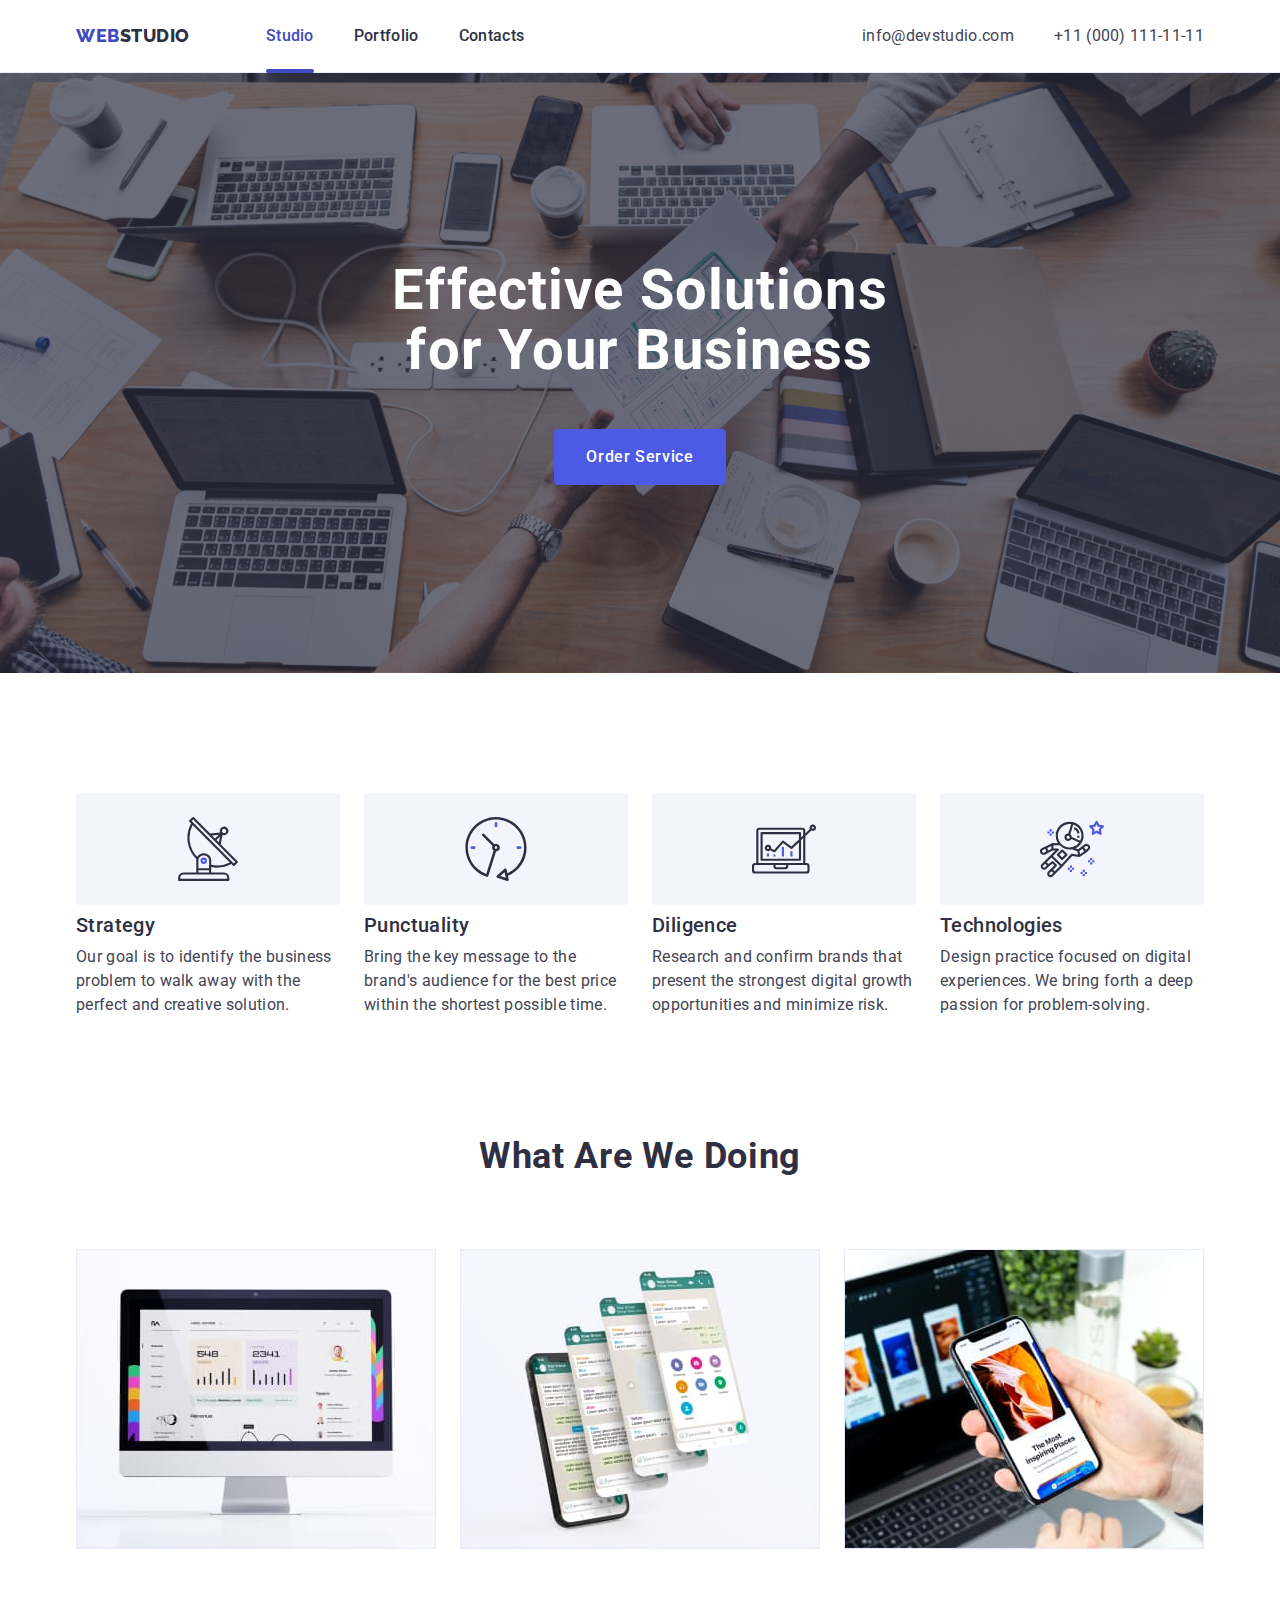
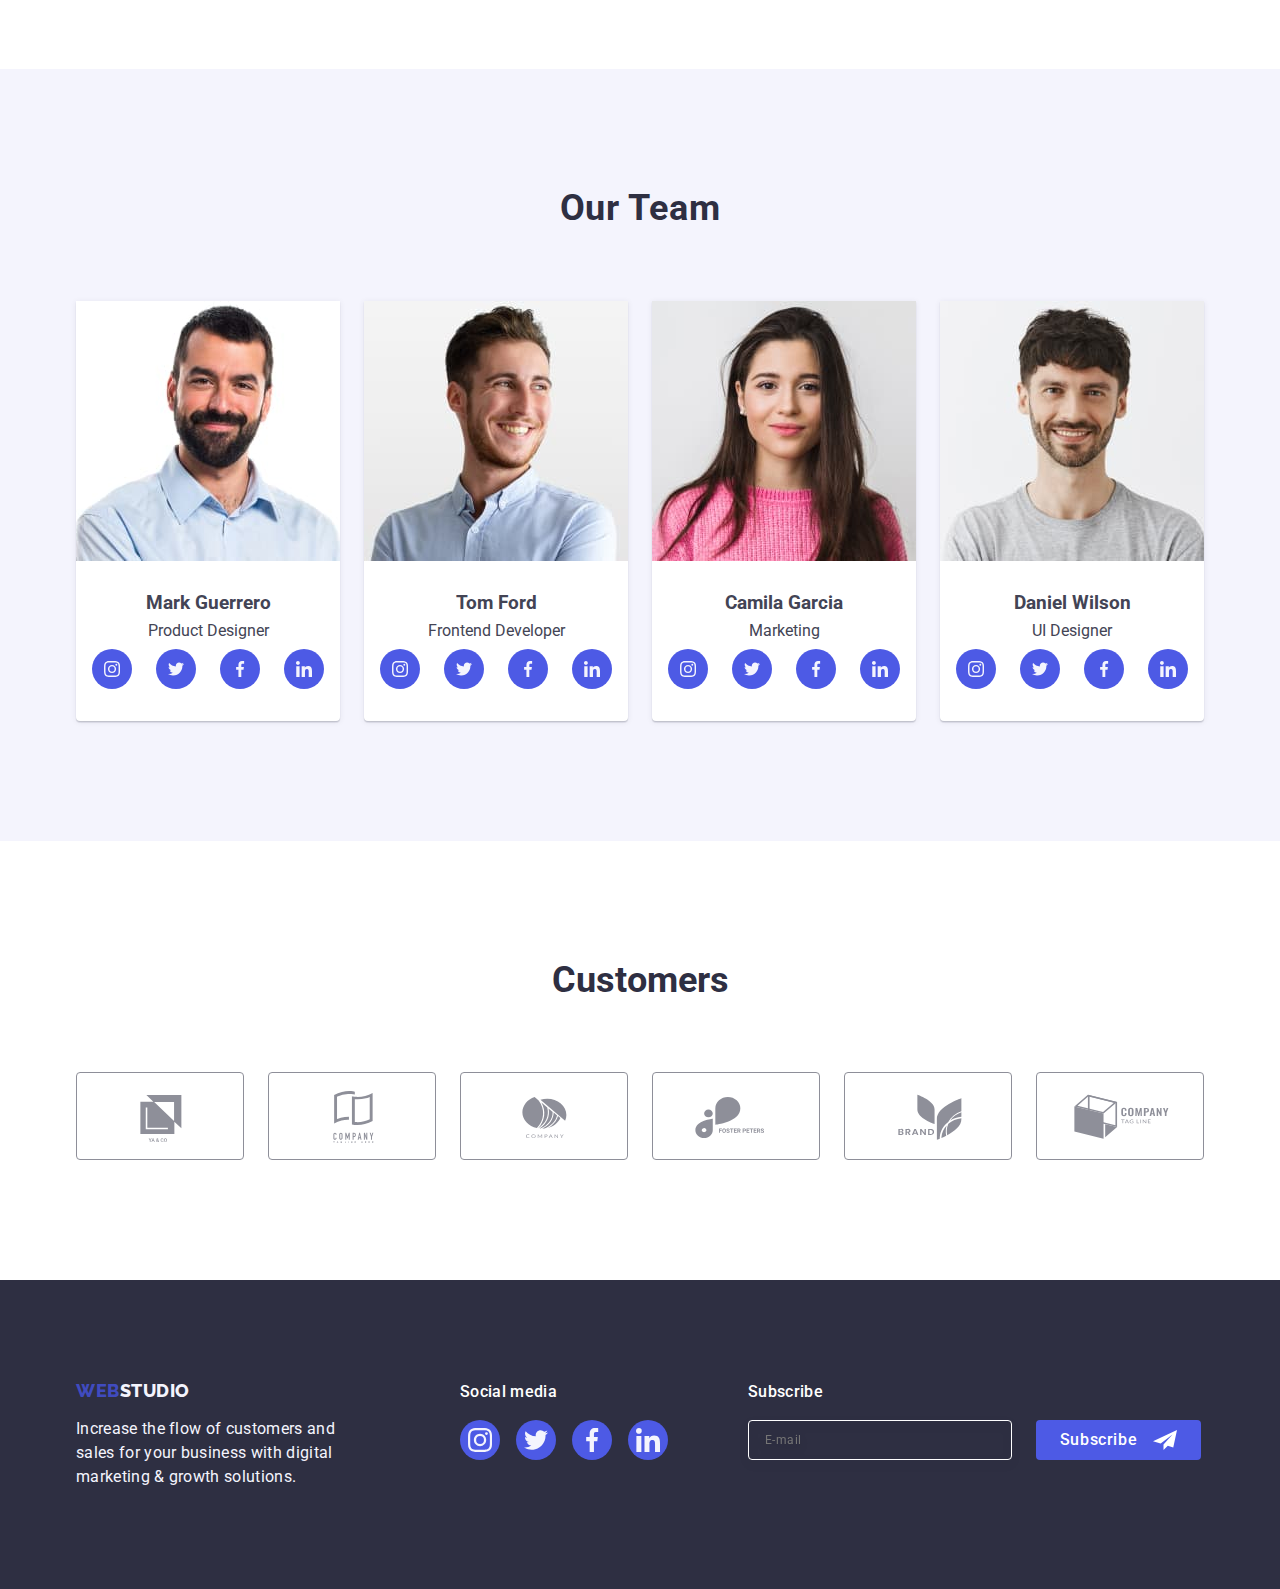
==== index.html @ 28d5193e "up" ====
<!DOCTYPE html>
<html lang="en">
<head>
    <meta charset="UTF-8">
    <meta http-equiv="X-UA-Compatible" content="IE=edge">
    <meta name="viewport" content="width=device-width, initial-scale=1.0">
    <title>Main-Page</title>
    <link rel="preconnect" href="https://fonts.googleapis.com">
    <link rel="preconnect" href="https://fonts.gstatic.com" crossorigin>
    <link href="https://fonts.googleapis.com/css2?family=Raleway:wght@800&family=Roboto:wght@400;500;700;900&display=swap"
        rel="stylesheet">
        <link rel="stylesheet" href="https://cdnjs.cloudflare.com/ajax/libs/modern-normalize/1.1.0/modern-normalize.min.css">
    <link rel="stylesheet" href="./css/styles.css">
</head>
<body>
        <header class="page-header">
            <div class="container page-header-container">
                <nav class="page-navigation">
                <a class="logo link" href="./index.html">Web<span class="logo-st">Studio</span></a>
                <ul class="menu list">
                <li class="menu-item"><a class="menu-link link line" href="./index.html">Studio</a></li>
                <li class="menu-item"><a class="menu-link link" href="./portfolio.html">Portfolio</a></li>
                <li class="menu-item"><a class="menu-link link " href="">Contacts</a></li>
            </ul>
        </nav>
            
        <address class="header-contact-list">
                <ul class="contact-list list">
                <li><a class="contact-link link" href="mailto:info@devstudio.com">info@devstudio.com</a></li>
                <li><a class="contact-link link" href="tel:+110001111111">+11 (000) 111-11-11</a></li>
            </ul>
            
        </address></div>
                
        </header>
        <main>
                <section class="hero">
                    <div class="container">
                        <h1 class="text-hero">Effective Solutions <br>
            for Your Business</h1>
                <button class="button-hero button" type="button" data-modal-open>Order Service</button></div>
               
            </section>
            
            <!--Наш напрямок-->
                <section class="our-way">
                    <div class="container">
                        <h2 hidden class="our-way-text visually-hidden">features</h2>
                <ul class="our-direction list">
                    <li class="list-our-way">
                    
                            <div class="icon-item">
                                <svg  width="64" height="64">
                                <use href="./images/icons.svg#icon-antenna"></use>
                            </svg></div>
                            
                        
                        <h3 class="text-main-our-way">Strategy</h3>
                        <p class="text-minor-our-way">Our goal is to identify the business
                        problem to walk away with the perfect and creative solution.</p>
                    </li>
                    <li class="list-our-way">
                        
                            <div class="icon-item">
                                <svg  width="64" height="64">
                                <use href="./images/icons.svg#icon-clock"></use>
                            </svg></div>
                            
                        
                        <h3 class="text-main-our-way">Punctuality</h3>
                        <p class="text-minor-our-way">Bring the key message to the brand's audience for the best price within the shortest possible time.</p>
                    </li>
                    <li class="list-our-way">
                        <div class="icon-item">
                            <svg  width="64" height="64">
                                <use href="./images/icons.svg#icon-diagram"></use>
                            </svg></div>
                            
                        
                        <h3 class="text-main-our-way">Diligence</h3>
                        <p class="text-minor-our-way">Research and confirm brands that present the strongest digital growth opportunities and minimize risk.</p>
                    </li>
                    <li class="list-our-way">
                        <div class="icon-item">
                            <svg  width="64" height="64">
                                <use href="./images/icons.svg#icon-astronaut"></use>
                            </svg></div>
                            
                        
                        <h3 class="text-main-our-way">Technologies</h3>
                        <p class="text-minor-our-way">Design practice focused on digital experiences. We bring forth a deep passion for problem-solving.</p>
                    </li>
                </ul></div>
                

            </section>
            
            <!--Що ми робимо-->
                <section class="section-our-works">
                    <div class="container">
                        <h2 class="our-works">  What are we doing </h2>
                <ul class="list list-our-work">
                    <li class="our-works-photo"><img src="./images/what-we-are-douing/rectangle.jpg" alt="що ми робимо" 
                        width="360" 
                        height="300">
                    </li>
                    <li class="our-works-photo"><img src="./images/what-we-are-douing/rectangle1.jpg" alt="що ми робимо"
                        width="360"
                         height="300">
                    </li>
                    <li class="our-works-photo"><img src="./images/what-we-are-douing/rectangle2.jpg" alt="що ми робимо"
                        width="360" 
                        height="300"></li>
                </ul></div>
            </section>
            
           <!--Наша команда-->
            <section class="main-team section-our-team">
                <div class="container">
                    <h2 class="text-main-team">Our Team</h2>
                 <ul class="list list-our-team">
                    <li class="team-list-item">
                        <img src="./images/our-team/mark.jpg" alt="наша команда" width="264"
                         height="260">
                         <div class="team-name">
                            <h3 class="text-main-our-team">Mark Guerrero</h3>
                        <p class="text-minor-our-team">Product Designer</p>
                    <ul class="list social-list social-list-team">
                        <li class="social-list-item">
                            <a  href="" class="social-list-link social-list-link-team">
                                <svg class="icons-social" width="16"
                        height="16">
                                <use href="./images/icons.svg#icon-instagram">
                                </use>
                            </svg></a>
                        </li>
                        <li class="social-list-item">
                            <a href="" class="social-list-link social-list-link-team">
                                <svg class="icons-social" width="16"
                        height="16">
                                <use href="./images/icons.svg#icon-twitter"></use>
                            </svg></a>
                            
                        </li>
                        <li class="social-list-item">
                            <a href="" class="social-list-link social-list-link-team"><svg class="icons-social" width="16"
                        height="16">
                                <use href="./images/icons.svg#icon-facebook"></use>
                            </svg></a>
                            
                        </li>
                        <li class="social-list-item">
                            <a href="" class="social-list-link social-list-link-team"><svg class="icons-social" width="16"
                        height="16">
                                <use href="./images/icons.svg#icon-linkedin"></use>
                            </svg></a>
                           
                        </li>
                    </ul>
                    </div>
                        
                        </li>
                    
                    <li class="team-list-item">
                        <img src="./images/our-team/tom.jpg" alt="наша команда"
                        width="264" 
                        height="260">
                        <div class="team-name">
                            <h3 class="text-main-our-team">Tom Ford</h3>
                        <p class="text-minor-our-team">Frontend Developer</p>
                        <ul class="list social-list social-list-team">
                            <li class="social-list-item">
                                <a href="" class="social-list-link social-list-link-team">
                                    <svg class="icons-social" width="16" height="16">
                                        <use href="./images/icons.svg#icon-instagram">
                                        </use>
                                    </svg></a>
                            </li>
                            <li class="social-list-item">
                                <a href="" class="social-list-link social-list-link-team">
                                    <svg class="icons-social" width="16" height="16">
                                        <use href="./images/icons.svg#icon-twitter"></use>
                                    </svg></a>
                        
                            </li>
                            <li class="social-list-item">
                                <a href="" class="social-list-link social-list-link-team"><svg class="icons-social" width="16" height="16">
                                        <use href="./images/icons.svg#icon-facebook"></use>
                                    </svg></a>
                        
                            </li>
                            <li class="social-list-item">
                                <a href="" class="social-list-link social-list-link-team"><svg class="icons-social" width="16" height="16">
                                        <use href="./images/icons.svg#icon-linkedin"></use>
                                    </svg></a>
                        
                            </li>
                        </ul>
                    </div>
                        
                    </li>
                    
                    <li class="team-list-item"><img src="./images/our-team/camila.jpg" alt="наша команда"
                        width="264" 
                        height="260">
                        <div class="team-name">
                            <h3 class="text-main-our-team">Camila Garcia</h3>
                        <p class="text-minor-our-team">Marketing</p>
                        <ul class="list social-list social-list-team">
                            <li class="social-list-item">
                                <a href="" class="social-list-link social-list-link-team">
                                    <svg class="icons-social" width="16" height="16">
                                        <use href="./images/icons.svg#icon-instagram">
                                        </use>
                                    </svg></a>
                            </li>
                            <li class="social-list-item">
                                <a href="" class="social-list-link social-list-link-team">
                                    <svg class="icons-social" width="16" height="16">
                                        <use href="./images/icons.svg#icon-twitter"></use>
                                    </svg></a>
                        
                            </li>
                            <li class="social-list-item">
                                <a href="" class="social-list-link social-list-link-team"><svg class="icons-social" width="16" height="16">
                                        <use href="./images/icons.svg#icon-facebook"></use>
                                    </svg></a>
                        
                            </li>
                            <li class="social-list-item">
                                <a href="" class="social-list-link social-list-link-team"><svg class="icons-social" width="16" height="16">
                                        <use href="./images/icons.svg#icon-linkedin"></use>
                                    </svg></a>
                        
                            </li>
                        </ul>
                    </div>
                        
                    </li>
                    
                    <li class="team-list-item"><img src="./images/our-team/daniel.jpg" alt="наша команда"
                        width="264" 
                        height="260">
                        <div class="team-name">
                            <h3 class="text-main-our-team">Daniel Wilson</h3>
                        <p class="text-minor-our-team">UI Designer</p>
                        <ul class="list social-list social-list-team">
                            <li class="social-list-item">
                                <a href="" class="social-list-link social-list-link-team">
                                    <svg class="icons-social" width="16" height="16">
                                        <use href="./images/icons.svg#icon-instagram">
                                        </use>
                                    </svg></a>
                            </li>
                            <li class="social-list-item">
                                <a href="" class="social-list-link social-list-link-team">
                                    <svg class="icons-social" width="16" height="16">
                                        <use href="./images/icons.svg#icon-twitter"></use>
                                    </svg></a>
                        
                            </li>
                            <li class="social-list-item">
                                <a href="" class="social-list-link social-list-link-team"><svg class="icons-social" width="16" height="16">
                                        <use href="./images/icons.svg#icon-facebook"></use>
                                    </svg></a>
                        
                            </li>
                            <li class="social-list-item">
                                <a href="" class="social-list-link social-list-link-team"><svg class="icons-social" width="16" height="16">
                                        <use href="./images/icons.svg#icon-linkedin"></use>
                                    </svg></a>
                        
                            </li>
                        </ul>
                    </div>
                        
                    </li>
                    
                 </ul></div>
            </section>

          <!--Клієнти-->
            <section class="customers">
                <div class="container">
                    <h2 class="customers-main">Customers</h2>
                    <ul class="list customers-list">
                        <li class="customers-item"> 
                            <a class="customers-id" href=""> <svg class="customers-bt" width="104"
                            height="56">
                            <use href="./images/icons.svg#icon-Logo">
                            </use>
                        </svg></a></li>
                        <li class="customers-item">
                            <a class="customers-id" href=""> <svg class="customers-bt" width="104"
                            height="56">
                            <use  href="./images/icons.svg#icon-Logo1"></use>
                        </svg></a></li>
                        <li class="customers-item">
                             <a class="customers-id" href=""> <svg class="customers-bt" width="104"
                            height="56">
                            <use  href="./images/icons.svg#icon-Logo2"></use>
                        </svg></a></li>
                        <li class="customers-item"> 
                            <a class="customers-id" href=""> <svg class="customers-bt" width="104"
                            height="56">
                            <use  href="./images/icons.svg#icon-Logo3"></use>
                        </svg></a></li>
                        <li class="customers-item"> 
                            <a class="customers-id" href=""> <svg class="customers-bt" width="104"
                            height="56">
                            <use  href="./images/icons.svg#icon-Logo4"></use>
                        </svg></a></li>
                        <li class="customers-item">
                            <a class="customers-id" href=""> <svg class="customers-bt" width="104"
                            height="56">
                            <use  href="./images/icons.svg#icon-Logo5"></use>
                        </svg></a></li>
                    </ul>
                </div>

            </section>
            
        </main>
            <footer class="page-footer">
                <div class="container footer-container">
                    <div class="footer-item">
                        <a class="logo link logo-footer-page " href="./index.html">Web<span class="logo-footer">Studio</span></a>
            <p class="text-footer">Increase the flow of customers and sales for your business with digital marketing & growth solutions.</p>
                    </div>
                   
                    <div>
                         <p class="footer-icon-title">Social media</p> 
                        <ul class="list footer-socials  social-list">
                            <li class="social-list-item">
                                <a href="" class="social-list-link social-list-link-footer">
                                    <svg class="icons-social" width="24" height="24">
                                        <use href="./images/icons.svg#icon-instagram">
                                        </use>
                                    </svg></a>
                            </li>
                            <li class="social-list-item">
                                <a href="" class="social-list-link social-list-link-footer">
                                    <svg class="icons-social" width="24" height="24">
                                        <use href="./images/icons.svg#icon-twitter"></use>
                                    </svg></a>
                        
                            </li>
                            <li class="social-list-item">
                                <a href="" class="social-list-link social-list-link-footer"><svg class="icons-social" width="24" height="24">
                                        <use href="./images/icons.svg#icon-facebook"></use>
                                    </svg></a>
                        
                            </li>
                            <li class="social-list-item">
                                <a href="" class="social-list-link social-list-link-footer"><svg class="icons-social" width="24" height="24">
                                        <use href="./images/icons.svg#icon-linkedin"></use>
                                    </svg></a>
                        
                            </li>
                        </ul>

                    </div>
                    <div class="subscribe-footer">
                        <p class="footer-icon-title">Subscribe</p>
                        <form class="form-subscribe-input">
                            <label class="subscribe-send">
                                <input class="contact-form-footer-input" type="email" name="user-email" required title="Email" placeholder="E-mail">
                        </label>
                        <button class="button-subscribe button-subscribe-footer" type="submit">Subscribe <svg class="icon-frame" width="24" height="24">
                            <use class="" href="./images/icons.svg#icon-Frame"></use>
                        </svg></button></form>
                        
                    </div>
                    </div>
            
                
        </footer>
        
        <div class="backdrop is-hidden " data-modal>
            <div class="modal-window">
                <button type="button" class="modal-close-btn button" data-modal-close><svg class="modal-close-icon" width="8" height="8">
                    <use href="./images/icons.svg#icon-x-end"></use>
                </svg></button>
                <p class="contact-form-text-main">Leave your contacts and we will call you back</p>
                <form class="contact-form">
                    <div class="label-contact"><label for="user-name" class="contact-form-field-wrapper" >Name</label>
                        <div class="contact-form-input-wrapper">
                        <input class="contact-form-input"
                        id="user-name"
                        type="text"
                        name="user-name"
                        required
                        pattern="[a-zA-Zа-яА-ЯЇІіїєЄ]+">
                        <svg class="svg-persona" width="18" height="24"><use href="./images/icons.svg#icon-person-black"></use></svg></div></div>
                        
                    <div class="label-contact"><label for="user-tel" class="contact-form-field-wrapper">Phone</label>
                        <div class="contact-form-input-wrapper">
                        <input class="contact-form-input" 
                        id="user-tel"
                        type="tel" 
                        name="usertel" 
                        required 
                        pattern="[0-9]{3}-[0-9]{3}-[0-9]{2}-[0-9]{2}"
                        title="xxx-xxx-xx-xx">
                        <svg class="svg-persona" width="18" height="24"><use href="./images/icons.svg#icon-phone-black"></use></svg></div></div>
                    
                        
                    <div class="label-contact"><label for="user-email" class="contact-form-field-wrapper">Email</label>
                        <div class="contact-form-input-wrapper">
                        <input class="contact-form-input" 
                        id="user-email"
                        type="tel" 
                        name="user-email" 
                        required
                        title="">
                        <svg class="svg-persona" width="18" height="24"><use href="./images/icons.svg#icon-email-black"></use></svg></div></div>
                        
                    <div class="label-contact-message"><label for="user-comment" class="contact-form-field-wrapper">Comment</label>
                        <textarea class="contact-form-message"
                       name="user-comment"
                       id="user-comment"
                       placeholder="Text input"></textarea>
                       </div>  

                    <div class="label-contact-checkbox">
                        <input class="contact-form-checkbox visually-hidden" 
                        value="true"
                        type="checkbox"
                        id="user-privacy"
                        name="user-privacy"
                        required>
                        <label for="user-privacy" class="contact-form-checkbox-wrapper ">
                        <span class="icon-checkbox">
                            <svg class="contact-form-own-chekbox" width="10" height="8"><use class="contact-form-checkmark-icon" href="./images/icons.svg#icon-checkbox"></use> </svg></span>
                        I accept the terms and conditions of the   
                        <a class="contact-privacy" href="">Privacy Policy</a>
                        </label>
                    </div>
                    <button class="contact-form-btn" type="submit">Send</button>
            
        </form>
                </div>

        </div>
        <script src="./js/modal.js"></script>
</body>
</html>
---- css/styles.css ----
:root {
    --previous-color-text: #2E2F42;
    --secondary-color-text: #434455;
    --third-color-text:#FFFFFF; 
    --footer-text-color:#F4F4FD;
    --button-color-text: #4D5AE5;
    --button-color-bg: #F4F4FD;
    --main-background-color: #FFFFFF;
    --hero-background-color:#2E2F42;
    --main-but-pf-border:#e7e9fc;
    --menu-contact-link-color:#404BBF;
    --color-lable-modal:#8e8f99;
    --transition-duration-and-func: 250ms cubic-bezier(0.4, 0, 0.2, 1); 
    --contact-form-text-main-color:#2E2F42;
    --contact-form-checkbox-wrapper-color:#8e8f99;
    --contact-form-btn-color:#ffffff;
    --contact-form-btn-background:#4D5AE5;
    --main-but-pf-color:#FFFFFF;
    --main-but-pf-background-color:#404BBF;
    --button-subscribe-color:#FFFFFF;
    --button-subscribe-color-background:#4D5AE5;

 }


h1,
h2,
h3,
h4,
p { margin-top: 0;
margin-bottom: 0;}
ul,
ol {margin-top: 0;
margin-bottom: 0;
padding-left: 0;}

img {display: block;}


body {font-family: 'Roboto', sans-serif;
color: var(--secondary-color-text);
background-color: var(--main-background-color);}

.list {list-style: none;}

.link{text-decoration: none;}

.button{cursor: pointer;}

.logo {font-family: 'Raleway',sans-serif;
font-weight: 800;
font-size: 18px;
letter-spacing: 0.03em;
line-height: 1.17;
margin-right: 76px;}

.logo {color: #404bbf;
text-transform: uppercase;}

.logo-st {color: #2E2F42;}

.header-contact-list{font-style:normal;}

.contact-link {font-size: 16px;
line-height: 1.5;
letter-spacing: 0.02em;
 padding: 24px 0;
margin-left: auto;
color: var(--secondary-color-text);
transition: color var(--transition-duration-and-func);}

.contact-link:hover,
.contact-link:focus{color: var(--menu-contact-link-color);}

.menu-link {
     position: relative;
    font-weight: 500;
font-size: 16px;
line-height: 1.5;
letter-spacing: 0.02em;
padding: 24px 0;
display: block;
color: #2e2f42;
transition: color var(--transition-duration-and-func);
}


.menu-link:hover,
.menu-link:focus{color: var(--menu-contact-link-color);}

.line::after{
   position: absolute;
    content: "";
    bottom: -1px;
        left: 0px;
    display: block;
    width: 100%;
        height: 4px;
        border-radius: 2px;
        background-color:#404BBF;
}

.line{
color: #404bbf;
}




.menu-link:hover,
.menu-link:focus{
    transition: transform;
}


.button-hero:hover,
.button-hero:focus{background-color: #404BBF; }

/* ================= HEADER ================= */
.page-header {display: flex;
align-items: center;
border-bottom: 1px solid #e7e9fc;
box-shadow:0px 2px 1px rgba(46, 47, 66, 0.08),
    0px 1px 1px rgba(46, 47, 66, 0.16),
    0px 1px 6px rgba(46, 47, 66, 0.08);
}

.page-header-container {display: flex;
align-items: center;
justify-content: space-between;}



.contact-list {display: flex;
align-items: center;
gap: 40px;}

.page-navigation {display: flex;
align-items: center;}

.menu {display: flex;
gap: 40px;}

/* ================= HERO ================= */


/*line::after {
    content: "";
    width: 100%;
    height: 4px;
    left: 0;
    bottom: 0;
    display: block;
    background-color: var(--button-h-f);
    border-radius: 2px;
    transition: var(--curent-color);
    margin-top: 24px;}*/


/*наш напрямок*/

.page-our-way {display: flex;
align-items: center;}

.list-our-way{width: calc((100% - 72px) / 4);}

.our-way-text{margin-bottom: 8px;}

.our-way{
padding-top: 120px;
padding-bottom: 120px;}

.our-direction {display: flex;
gap: 24px;}


/*наш напрямок*/

.icon-item {display: flex;
align-items: center;
height: 112px;
justify-content:center;
background: #F4F4FD;
border-radius: 4px;
margin-bottom: 8px;}



.text-main-our-way {font-weight: 500;
font-size: 20px;
line-height: 1.2;
letter-spacing: 0.02em;
margin-bottom: 8px;
color: var(--previous-color-text);}

.text-minor-our-way{
font-size: 16px;
line-height: 1.5;
letter-spacing: 0.02em;
color: var(--secondary-color-text);}

.visually-hidden {position: absolute;
white-space: nowrap;
width: 1px;
height: 1px;
overflow: hidden;
border: 0;
padding: 0;
clip: rect(0 0 0 0);
clip-path: inset(50%);
margin: -1px;}


.container{
width: 1158px;
margin-left: auto;
margin-right: auto;
padding-left: 15px;
padding-right: 15px;}


.text-hero{
font-weight: 700;
font-size: 56px;
line-height: 1.07;
letter-spacing: 0.02em;
text-align: center;
color: var(--third-color-text);
margin-left: auto;
margin-right: auto;
max-width: 496px;}

/*секція-герой-головна*/

.hero{
text-align: center;
padding: 188px 0 188px 0;
background-image: linear-gradient(rgba(46, 47, 66, 0.7), rgba(46, 47, 66, 0.7)), url('../images/people-office.jpg');
background-repeat: no-repeat;
background-position: center; 
background-size: cover;
max-width: 1440px;
margin-left: auto;
margin-right: auto;
background-color:var(--hero-background-color);}

/*кнопка-головна*/

.button-hero{
display: block;
min-width: 169px;
margin-left: auto;
margin-right: auto;
font-family: 'Roboto', sans-serif;
font-weight: 500;
font-size: 16px;
line-height: 1.5;
letter-spacing: 0.04em;
padding: 16px 32px;
border: none;
border-radius: 4px ;
color: #FFFFFF;
background-color: #4D5AE5;
transition: background-color 250ms cubic-bezier(0.4, 0, 0.2, 1);}


/*головний текст на банері*/

.text-hero{
margin-bottom: 48px;
color: var(--third-color-text);}


/*Що ми робимо*/

.list-our-work{
display: flex;
gap: 24px;}

.section-our-works {
padding-bottom: 120px;}

.our-works-photo{
 
}

.our-works{
font-weight: 700;
font-size: 36px;
line-height: 1.11;
text-align: center;
letter-spacing: 0.02em;
text-transform: capitalize;
margin-bottom: 72px;
color: var(--previous-color-text);}

/*Наша команда*/

.team-name{
padding: 32px 0;
text-align: center;}

.text-main-our-team{
}

.text-minor-our-team{
margin-top: 8px;}

.section-our-team{
padding-bottom: 120px;
padding-top: 120px;}

.list-our-team{
display: flex;
gap: 24px;
align-items: center;}

.team-list-item{
box-shadow: 0px 1px 6px rgba(46, 47, 66, 0.08),
    0px 1px 1px rgba(46, 47, 66, 0.16),
    0px 2px 1px rgba(46, 47, 66, 0.08);;
border-radius: 0px 0px 4px 4px;}


.text-main-team{
font-weight: 700;
font-size: 36px;
line-height: 1.11;
text-align: center;
letter-spacing: 0.02em;
text-transform: capitalize;
margin-bottom:72px;
color: var(--previous-color-text);}

.main-team{
background: #F4F4FD;}

.social-list{
display: flex;
justify-content: center;
gap: 24px;}

.social-list-link-team:hover ,
.social-list-link-team:focus {background-color:  #404BBF;}

.social-list-item{
width: 40px;
height: 40px;}

.social-list-team{
margin-top: 8px;}

.social-list-link{
display: flex;
align-items: center;
justify-content: center;
width: 100%;
height: 100%;
border-radius: 50%;
background-color:#4D5AE5;
transition: background-color 250ms cubic-bezier(0.4, 0, 0.2, 1);}

.our-team-icons{
display: flex;
align-items: center;
padding: 0px;
gap: 24px;
width: 232px;
height: 40px;}

.icons-social{
fill: #F4F4FD;}


/* Клієнти*/

.customers{
    padding-top: 120px;
    padding-bottom: 120px;
}

.customers-main{
display: flex;
align-items: center;
justify-content: center;
font-family: 'Roboto' sans-serif;
font-style: normal;
font-weight: 700;
font-size: 36px;
line-height: 1.1;
margin-bottom: 72px;
color: var(--previous-color-text);}

.customers-list{
display: flex;
flex-direction: row;
align-items: flex-start;
align-items: center;
justify-content:center;
padding: 0px;
gap: 24px;
margin-top: 72px;}

.customers-id{
display: flex;
align-items: center;
justify-content: center;
border: 1px solid rgb(142, 143, 153);
border-radius: 4px;
color: rgb(142, 143, 153);
height: 100%;
width: 100%;
transition: border-color 250ms cubic-bezier(0.4, 0, 0.2, 1),
    color 250ms cubic-bezier(0.4, 0, 0.2, 1);
}

.customers-item{
width: calc((100% - 120px) / 6);
height: 88px;}

.customers-bt{fill: currentColor;}

.customers-id:hover,
.customers-id:focus{border-color: rgb(64, 75, 191);color:rgb(64, 75, 191);;}

        
/*текст футера*/
.footer-item{
margin-right: 120px;}

.footer-container{
display: flex;
flex-direction: row;
align-items: baseline;}

.footer-icon-title{
font-weight: 500;
font-size: 16px;
line-height: 1.5;
letter-spacing: 0.02em;
margin-bottom: 16px;
color: var(--third-color-text);}

.social-list-link-footer {
    
    
}
.social-list-link-footer:hover,
.social-list-link-footer:focus{ background-color: rgb(49, 208, 170);;}

.footer-socials{margin-top: 16px;
gap: 16px;}

.subscribe-footer{
margin-left: 80px;
}

.subscribe-send{
margin-right: 24px;
}

.button-subscribe{
    font-weight: 500;
    line-height: 1.5;
    width: 165px;
    height: 40px;    
    border: none;
    border-radius: 4px;
    cursor: pointer;
    color: var(--button-subscribe-color);
    background-color: var(--button-subscribe-color-background);
    transition: background-color 250ms cubic-bezier(0.4, 0, 0.2, 1);}

    .form-subscribe-input{
        display: flex;
    }
.icon-frame{
    margin-left: 16px;
}

.button-subscribe-footer{
    display: flex;
    justify-content: center;
    min-width: 165px;
    align-items: center;
    text-align: center;
    letter-spacing: 0.04em;  
}

.contact-form-footer-input{
    padding: 16px;
    width: 264px;
    height: 40px;
    border: 1px solid #FFFFFF;
    font-size: 12px;
    line-height: 1.5;
    letter-spacing: 0.04em;
    filter: drop-shadow(0px 4px 4px rgba(0, 0, 0, 0.15));
    border-radius: 4px;
    background-color:rgb(46, 47, 66);
    color:#FFFFFF;
    background-color: transparent;
    
}

.contact-form-footer{
    padding-left: 38px;
        width: 100%;
        height: 40px;
        border: 1px solid rgba(46, 47, 66, 0.4);
        border-radius: 4px;
}
    



.text-footer{
font-size: 16px;
line-height: 1.5;
letter-spacing: 0.02em;
max-width: 264px;
color: var(--footer-text-color);}

.page-footer{
padding-top: 100px ;
padding-bottom: 100px ;
background-color: #2e2f42;}

.logo-footer{color: #F4F4FD;}

.logo-footer-page{
margin-bottom: 16px;
display: inline-block;}

/* модальне вікно*/

.backdrop{
    position: fixed;
    top: 0;
    left: 0;
    width: 100%;
    height: 100%;
    transition: opacity 250ms cubic-bezier(0.4, 0, 0.2, 1), visibility 250ms cubic-bezier(0.4, 0, 0.2, 1);
    background-color: rgba(46, 47, 66, 0.4);;
}

.modal-window{
    position: absolute;
    width: 408px;
    min-height: 576px;
    top: 50%;
    left: 50%;
    transform: translate(-50%, -50%) scale(1) rotate(1turn);
    padding: 72px 24px 24px 24px;
    background-color: rgb(252, 252, 252);
    border-radius: 4px;
    transition: transform 250ms cubic-bezier(0.4, 0, 0.2, 1);
    box-shadow: 0px 1px 1px rgba(0, 0, 0, 0.14),
        0px 1px 3px rgba(0, 0, 0, 0.12),
        0px 2px 1px rgba(0, 0, 0, 0.2);;
    
}

    .modal-close-btn{
    position: absolute;
    top: 24px;
    right: 24px;
    display: flex;
    align-items: center;
    justify-content: center;
    border-radius: 50%;
    width: 24px;
    height: 24px;
    padding: 0;
    color: rgb(46, 47, 66);
    background: rgb(231, 233, 252);
    border: 1px solid rgba(0, 0, 0, 0.1);
    transition: background-color 250ms cubic-bezier(0.4, 0, 0.2, 1),
        border 250ms cubic-bezier(0.4, 0, 0.2, 1);
    }

    .modal-close-btn:hover ,
    .modal-close-btn:focus{
        border: none;
        color: rgb(255, 255, 255);
        background-color: rgb(64, 75, 191);
    }

    .modal-close-icon{
       
        fill: currentColor;
         transition: fill 250ms cubic-bezier(0.4, 0, 0.2, 1);
    }

    .is-hidden{
        opacity: 0;
        visibility: hidden;
        pointer-events: none;
    }

    .backdrop.is-hidden .modal-window{
    transform: translate(-50%, -50%) scale(1.5) ;
    }


/*кнопки-портфоліо*/

.button-pf{color: #4D5AE5;}
.main-but{
font-family: 'Roboto',sans-serif;
font-style: normal;
font-weight: 500;
font-size: 16px;
line-height: 1.5;
display: flex;
align-items: center;
text-align: center;
letter-spacing: 0.04em;
color: var(--button-color-text);
background-color: var(--button-color-bg);}

/* Портфоліо*/
.employees-list-img-wrapper{
    position: relative;
    overflow: hidden;
}

.img-pf-item:hover .overlay,
.img-pf-item:focus .overlay{
    transform: translateY(0%);
}

.overlay{
    position: absolute;
    top: 0;
    left: 0;
    width: 100%;
    height: 100%;
    font-family: 'Roboto',sans-serif;
    font-style: normal;
    font-weight: 400;
    font-size: 16px;
    line-height: 24px;
    letter-spacing: 0.02em;
    padding: 40px 32px;
    color: rgb(244, 244, 253);
    background: rgb(77, 90, 229);
    overflow: auto;
    transform: translate(0px,100%);
    transition:transform 250ms cubic-bezier(0.4, 0, 0.2, 1);
}

.pf-main-but{padding: 72px;}

.text-main-pf{
font-weight: 500;
font-size: 20px;
line-height: 1.2;
letter-spacing: 0.02em;
margin-bottom: 8px;
color: var(--previous-color-text);}

.text-minor{
       
}


.text-minor-pf{
margin-top: 8px;
font-size: 16px;
line-height: 1.5;
letter-spacing: 0.02em;
color: var(--previous-color-text);}


.list-portfolio-buttom{
display: flex;
gap: 24px;
justify-content: center;
margin-bottom: 72px;}

.item {flex-basis: calc((100% - 48px) / 3);}


.button-pf{
align-items: center;
text-align: center;      
letter-spacing: 0.04em;
padding: 12px 24px;
border: 1px;
border-radius: 4px;
flex-direction: row;}

.list-portfolio{
display: flex;
flex-wrap: wrap;
gap: 24px;
row-gap: 48px;}

.list-pf{
border-width: 1px ;
border-style: solid ;
border-top: none;
border-color: #E7E9FC;
padding: 32px 16px;}

.hero-portfolio{
    
}

.img-pf-item{
    display: block;
    transition: box-shadow 250ms cubic-bezier(0.4, 0, 0.2, 1);
}

.img-pf-item:hover,
.img-pf-item:focus{
    box-shadow: 0px 1px 6px rgba(46, 47, 66, 0.08),
        0px 1px 1px rgba(46, 47, 66, 0.16),
        0px 2px 1px rgba(46, 47, 66, 0.08);;
}

.img-pf{
padding-top: 96px;
padding-bottom: 120px;}


.main-but-pf{
font-family: 'Roboto', sans-serif;
font-style: normal;
font-weight: 500;
font-size: 16px;
line-height: 1.5;
display: flex;
align-items: center;
text-align: center;
letter-spacing: 0.04em;
border: 1px solid var(--main-but-pf-border);
color: var(--button-color-text);
background-color: var(--button-color-bg);
transition: color 250ms cubic-bezier(0.4, 0, 0.2, 1),
    background-color 250ms cubic-bezier(0.4, 0, 0.2, 1),
    border-color 250ms cubic-bezier(0.4, 0, 0.2, 1),
    box-shadow 250ms cubic-bezier(0.4, 0, 0.2, 1);
}

.team-list-item{ background-color: var(--main-background-color);}

.main-but-pf:hover,
.main-but-pf:focus{
box-shadow: 0px 3px 1px rgba(0, 0, 0, 0.1),
    0px 2px 1px rgba(0, 0, 0, 0.08),
    0px 2px 2px rgba(0, 0, 0, 0.12);
    border-color: transparent;
color: var(--main-but-pf-color);
background-color: var(--main-but-pf-background-color);}



.contact-form{
   
}

.label-contact{
margin-bottom: 8px;
}

.label-contact-message{
margin-bottom: 16px;
}
.label-contact-checkbox{
    margin-bottom: 24px;
}


.contact-form-input{
    padding-left:38px;
    width: 100%;
    height: 40px;
    outline: transparent;
    border: 1px solid rgba(46, 47, 66, 0.4);
    border-radius: 4px;
    transition: border-color 250ms cubic-bezier(0.4, 0, 0.2, 1);
    background-color: transparent;

}

.contact-form-input:focus{
    outline: none;
    border-color: rgb(77, 90, 229);
}

.contact-form-input:focus+.svg-persona{
    fill: #4D5AE5;
}

.contact-form-input-wrapper{
    position: relative;
    display: block;
}

.contact-form-field-desc{
    
    
}

.contact-form-message{
width: 100%;
height: 120px;
font-size: 12px;
line-height: 1.17;
letter-spacing: 0.04em;
border-radius: 4px;
outline: transparent;
resize: none;
padding: 8px 16px;
border: 1px solid rgba(46, 47, 66, 0.2);
color: rgba(46, 47, 66, 0.4);
background-color: transparent;
transition: border-color 250ms cubic-bezier(0.4, 0, 0.2, 1);

}

.contact-form-message::placeholder{
}

.contact-form-message:focus{
    outline: none;
    border-color:rgb(77, 90, 229); 

}

.contact-form-btn-wrapper{
    display: flex;
justify-content: center;
}
.contact-form-field-wrapper{
    display: block;
    font-size: 12px;
    line-height: 14px;
    line-height: 1.17;
    letter-spacing: 0.04em;
    margin-bottom: 4px;
    color:var(--color-lable-modal);

}

.contact-form-checkbox{
    appearance: none;
    position: absolute;
}

.icon-checkbox{
    margin-right: 8px;
    display: inline-flex;
    align-items: center;
    justify-content: center;
    width: 16px;
    height: 16px;
    border: 1px solid rgba(46, 47, 66, 0.4);
    border-radius: 2px;
    fill: transparent;

}

.contact-form-own-chekbox{
    cursor: pointer;
    
}

.contact-form-checkmark-icon{
}

.contact-privacy{
    color: rgba(77, 90, 229, 1);
}
    


.contact-form-checkbox-wrapper{
    font-size: 13px;
    font-size: 12px;
    line-height: 1.17;
    letter-spacing: 0.04em;
    color: var(--contact-form-checkbox-wrapper-color);
}

.contact-form-checkbox:checked + .contact-form-checkbox-wrapper .icon-checkbox {
   border: none;
    background-color:#404bbf;
    fill:#ffffff;
    border-color:#404bbf;
}

.contact-form-field-wrapper,
.contact-form-chekbox-wrapper{
    /*display: block;*/
}

.svg-persona{
    position: absolute;
    display: block;
    top: 50%;
    left: 16px;
    transform: translateY(-50%);
    width: 18px;
    height: 24px;
    transition: fill 250ms cubic-bezier(0.4, 0, 0.2, 1);
    fill: #2E2F42;
    
}

.contact-form-btn{
    display: block;
    margin-left: auto;
    margin-right: auto;
        cursor: pointer;
        min-width: 169px;
        height: 56px;
        font-family: "Roboto", sans-serif;
        font-size: 16px;
        font-weight: 500;
        line-height: 1.5;
        letter-spacing: 0.04em;
        padding: 16px 32px;
        border: none;
        gap: 10px;
        color: var(--contact-form-btn-color);
        background: var(--contact-form-btn-background);
        box-shadow: 0px 4px 4px rgba(0, 0, 0, 0.15);
        border-radius: 4px;
        transition: background-color 250ms cubic-bezier(0.4, 0, 0.2, 1);

}

.contact-form-text-main{
        font-weight: 500;
        font-size: 16px;
        line-height: 1.5;
        text-align: center;
        letter-spacing: 0.02em;
        margin-bottom: 16px;
        color: var(--contact-form-text-main-color);
}
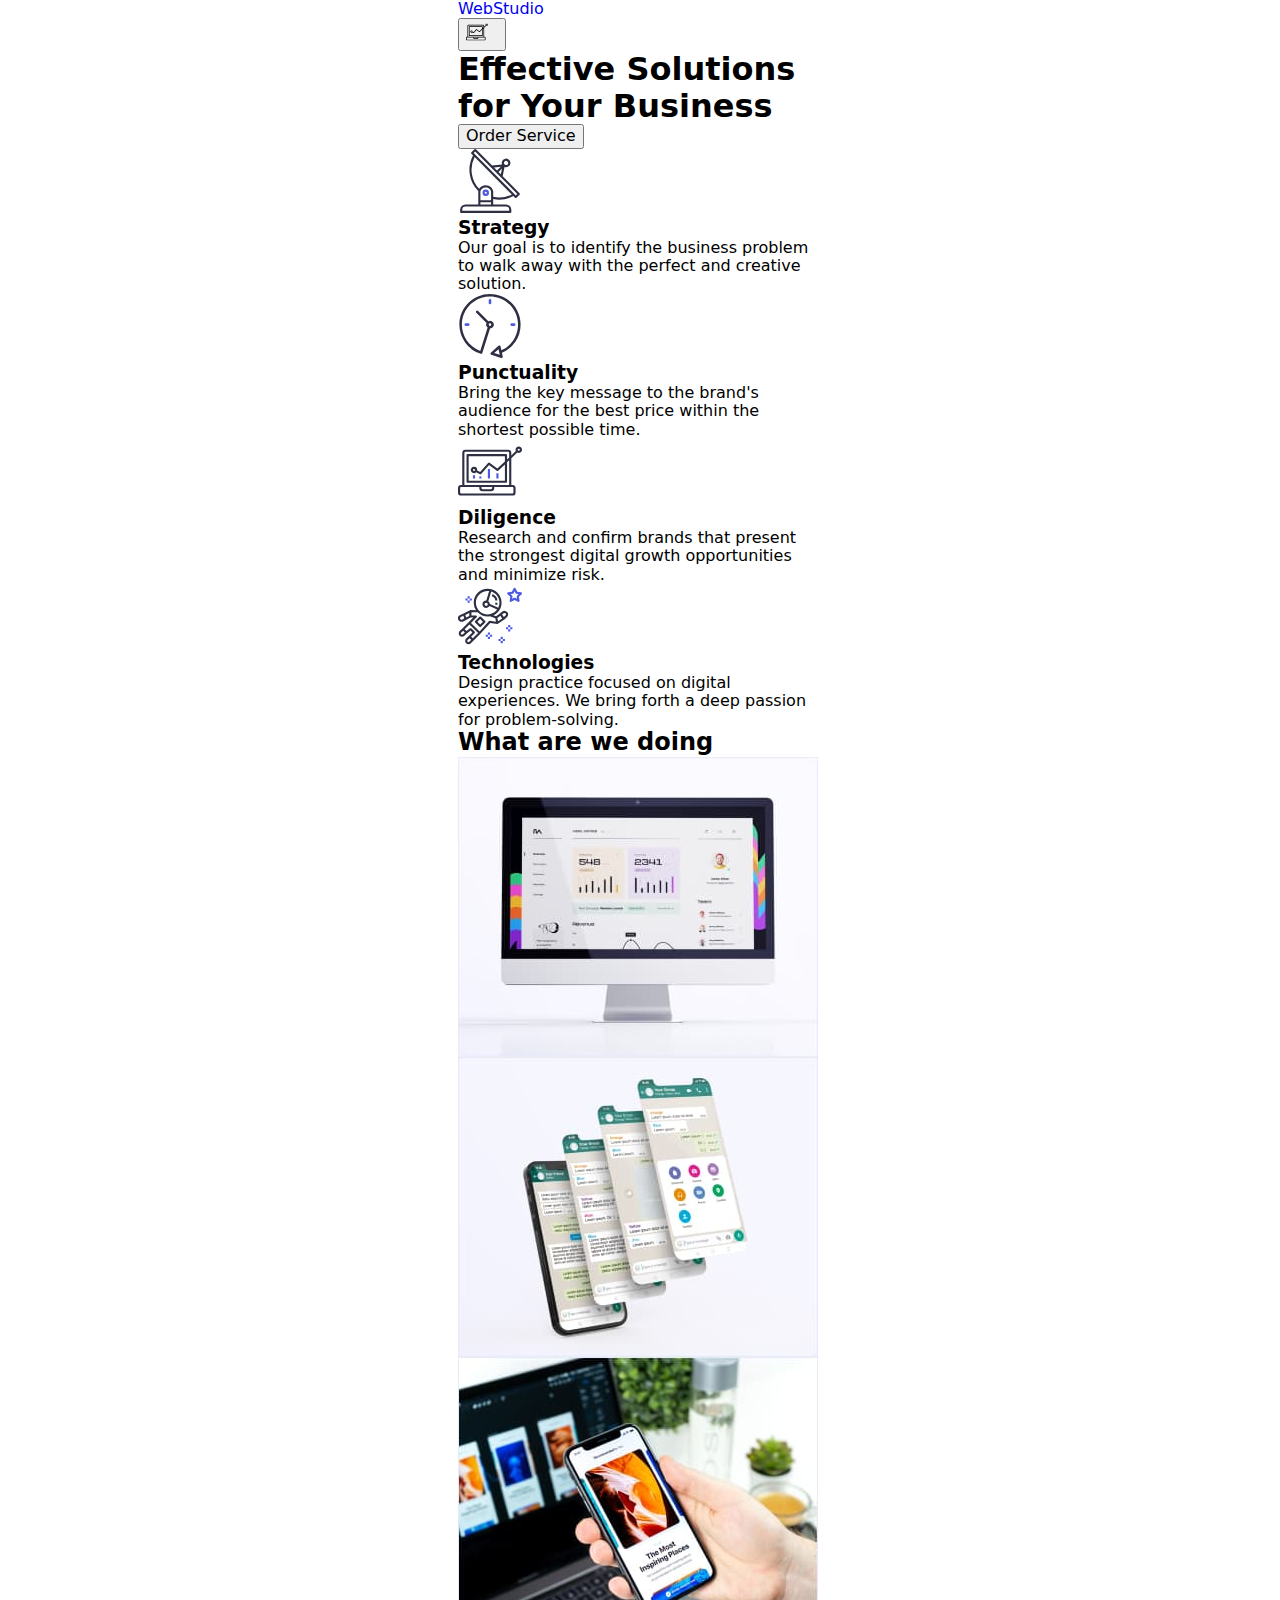
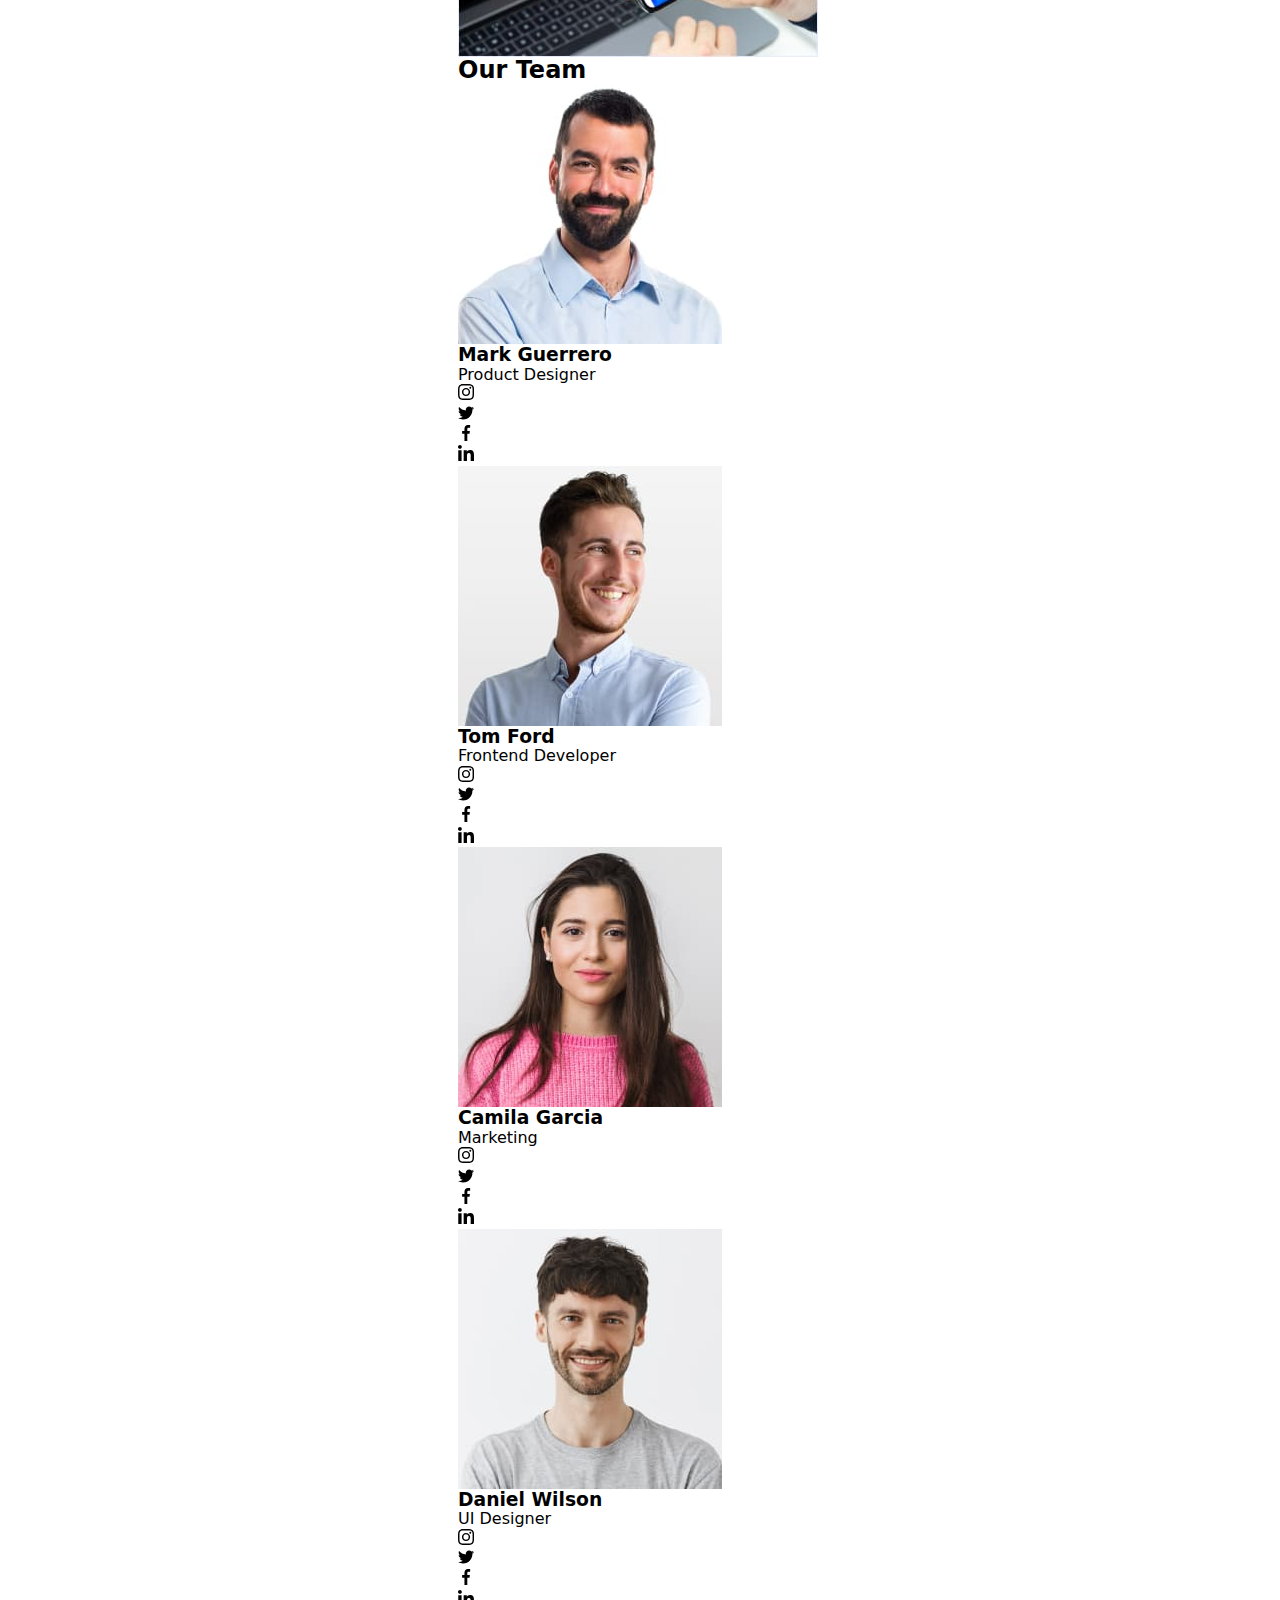
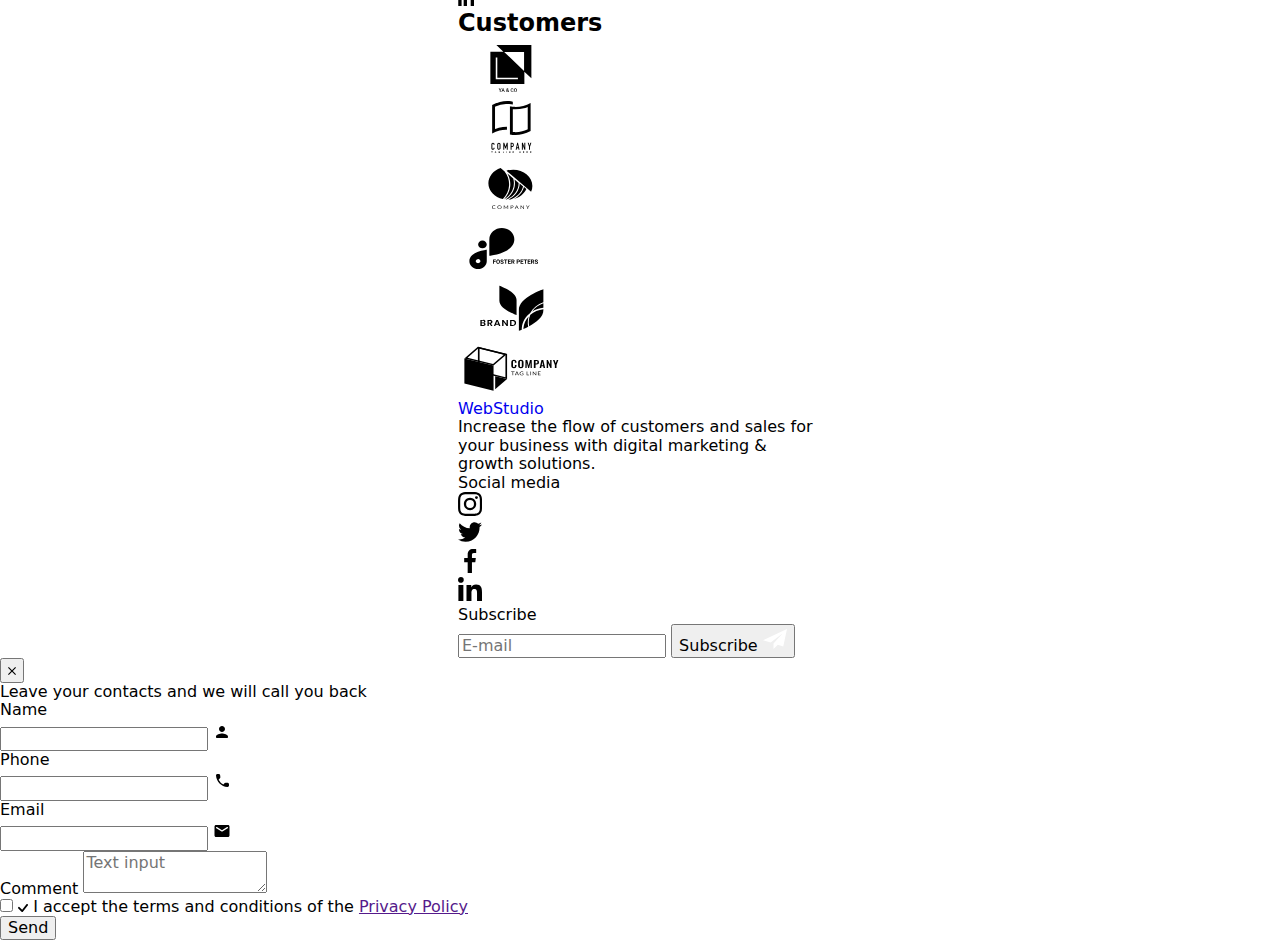
==== commit 93e60cd4: "update" ====
--- a/index.html
+++ b/index.html
@@ -13,6 +13,7 @@
     <link rel="stylesheet" href="./css/styles.css">
 </head>
 <body>
+    <!--Header-->
         <header class="page-header">
             <div class="container page-header-container">
                 <nav class="page-navigation">
@@ -23,6 +24,10 @@
                 <li class="menu-item"><a class="menu-link link " href="">Contacts</a></li>
             </ul>
         </nav>
+        <button type="button" class="mobile-menu-open-btn" >
+            <svg class="mobile-menu-open-btn-icon"width="32" height="22">
+            <use href="./images/icons.svg#icon-menu-hamburger"></use>
+        </svg></button>
             
         <address class="header-contact-list">
                 <ul class="contact-list list">
--- a/css/styles.css
+++ b/css/styles.css
@@ -1,945 +1,49 @@
-:root {
-    --previous-color-text: #2E2F42;
-    --secondary-color-text: #434455;
-    --third-color-text:#FFFFFF; 
-    --footer-text-color:#F4F4FD;
-    --button-color-text: #4D5AE5;
-    --button-color-bg: #F4F4FD;
-    --main-background-color: #FFFFFF;
-    --hero-background-color:#2E2F42;
-    --main-but-pf-border:#e7e9fc;
-    --menu-contact-link-color:#404BBF;
-    --color-lable-modal:#8e8f99;
-    --transition-duration-and-func: 250ms cubic-bezier(0.4, 0, 0.2, 1); 
-    --contact-form-text-main-color:#2E2F42;
-    --contact-form-checkbox-wrapper-color:#8e8f99;
-    --contact-form-btn-color:#ffffff;
-    --contact-form-btn-background:#4D5AE5;
-    --main-but-pf-color:#FFFFFF;
-    --main-but-pf-background-color:#404BBF;
-    --button-subscribe-color:#FFFFFF;
-    --button-subscribe-color-background:#4D5AE5;
-
- }
-
-
 h1,
 h2,
 h3,
 h4,
-p { margin-top: 0;
-margin-bottom: 0;}
+p { margin-top: 0; margin-bottom: 0;}
+
 ul,
-ol {margin-top: 0;
+ol {
+margin-top: 0;
 margin-bottom: 0;
 padding-left: 0;}
 
 img {display: block;}
 
-
-body {font-family: 'Roboto', sans-serif;
-color: var(--secondary-color-text);
-background-color: var(--main-background-color);}
-
 .list {list-style: none;}
 
-.link{text-decoration: none;}
+.link {text-decoration: none;}
 
-.button{cursor: pointer;}
+.button {cursor: pointer;}
 
-.logo {font-family: 'Raleway',sans-serif;
-font-weight: 800;
-font-size: 18px;
-letter-spacing: 0.03em;
-line-height: 1.17;
-margin-right: 76px;}
-
-.logo {color: #404bbf;
-text-transform: uppercase;}
-
-.logo-st {color: #2E2F42;}
-
-.header-contact-list{font-style:normal;}
-
-.contact-link {font-size: 16px;
-line-height: 1.5;
-letter-spacing: 0.02em;
- padding: 24px 0;
-margin-left: auto;
-color: var(--secondary-color-text);
-transition: color var(--transition-duration-and-func);}
-
-.contact-link:hover,
-.contact-link:focus{color: var(--menu-contact-link-color);}
-
-.menu-link {
-     position: relative;
-    font-weight: 500;
-font-size: 16px;
-line-height: 1.5;
-letter-spacing: 0.02em;
-padding: 24px 0;
-display: block;
-color: #2e2f42;
-transition: color var(--transition-duration-and-func);
+.container{
+    padding-left: 16px;
+    padding-right: 16px;
 }
 
-
-.menu-link:hover,
-.menu-link:focus{color: var(--menu-contact-link-color);}
-
-.line::after{
-   position: absolute;
-    content: "";
-    bottom: -1px;
-        left: 0px;
-    display: block;
-    width: 100%;
-        height: 4px;
-        border-radius: 2px;
-        background-color:#404BBF;
-}
-
-.line{
-color: #404bbf;
-}
-
-
-
-
-.menu-link:hover,
-.menu-link:focus{
-    transition: transform;
-}
-
-
-.button-hero:hover,
-.button-hero:focus{background-color: #404BBF; }
-
-/* ================= HEADER ================= */
-.page-header {display: flex;
-align-items: center;
-border-bottom: 1px solid #e7e9fc;
-box-shadow:0px 2px 1px rgba(46, 47, 66, 0.08),
-    0px 1px 1px rgba(46, 47, 66, 0.16),
-    0px 1px 6px rgba(46, 47, 66, 0.08);
-}
-
-.page-header-container {display: flex;
-align-items: center;
-justify-content: space-between;}
-
-
-
-.contact-list {display: flex;
-align-items: center;
-gap: 40px;}
-
-.page-navigation {display: flex;
-align-items: center;}
-
-.menu {display: flex;
-gap: 40px;}
-
-/* ================= HERO ================= */
-
-
-/*line::after {
-    content: "";
-    width: 100%;
-    height: 4px;
-    left: 0;
-    bottom: 0;
-    display: block;
-    background-color: var(--button-h-f);
-    border-radius: 2px;
-    transition: var(--curent-color);
-    margin-top: 24px;}*/
-
-
-/*наш напрямок*/
-
-.page-our-way {display: flex;
-align-items: center;}
-
-.list-our-way{width: calc((100% - 72px) / 4);}
-
-.our-way-text{margin-bottom: 8px;}
-
-.our-way{
-padding-top: 120px;
-padding-bottom: 120px;}
-
-.our-direction {display: flex;
-gap: 24px;}
-
-
-/*наш напрямок*/
-
-.icon-item {display: flex;
-align-items: center;
-height: 112px;
-justify-content:center;
-background: #F4F4FD;
-border-radius: 4px;
-margin-bottom: 8px;}
-
-
-
-.text-main-our-way {font-weight: 500;
-font-size: 20px;
-line-height: 1.2;
-letter-spacing: 0.02em;
-margin-bottom: 8px;
-color: var(--previous-color-text);}
-
-.text-minor-our-way{
-font-size: 16px;
-line-height: 1.5;
-letter-spacing: 0.02em;
-color: var(--secondary-color-text);}
-
-.visually-hidden {position: absolute;
-white-space: nowrap;
-width: 1px;
-height: 1px;
-overflow: hidden;
-border: 0;
-padding: 0;
-clip: rect(0 0 0 0);
-clip-path: inset(50%);
-margin: -1px;}
-
-
-.container{
-width: 1158px;
-margin-left: auto;
-margin-right: auto;
-padding-left: 15px;
-padding-right: 15px;}
-
-
-.text-hero{
-font-weight: 700;
-font-size: 56px;
-line-height: 1.07;
-letter-spacing: 0.02em;
-text-align: center;
-color: var(--third-color-text);
-margin-left: auto;
-margin-right: auto;
-max-width: 496px;}
-
-/*секція-герой-головна*/
-
-.hero{
-text-align: center;
-padding: 188px 0 188px 0;
-background-image: linear-gradient(rgba(46, 47, 66, 0.7), rgba(46, 47, 66, 0.7)), url('../images/people-office.jpg');
-background-repeat: no-repeat;
-background-position: center; 
-background-size: cover;
-max-width: 1440px;
-margin-left: auto;
-margin-right: auto;
-background-color:var(--hero-background-color);}
-
-/*кнопка-головна*/
-
-.button-hero{
-display: block;
-min-width: 169px;
-margin-left: auto;
-margin-right: auto;
-font-family: 'Roboto', sans-serif;
-font-weight: 500;
-font-size: 16px;
-line-height: 1.5;
-letter-spacing: 0.04em;
-padding: 16px 32px;
-border: none;
-border-radius: 4px ;
-color: #FFFFFF;
-background-color: #4D5AE5;
-transition: background-color 250ms cubic-bezier(0.4, 0, 0.2, 1);}
-
-
-/*головний текст на банері*/
-
-.text-hero{
-margin-bottom: 48px;
-color: var(--third-color-text);}
-
-
-/*Що ми робимо*/
-
-.list-our-work{
-display: flex;
-gap: 24px;}
-
-.section-our-works {
-padding-bottom: 120px;}
-
-.our-works-photo{
- 
-}
-
-.our-works{
-font-weight: 700;
-font-size: 36px;
-line-height: 1.11;
-text-align: center;
-letter-spacing: 0.02em;
-text-transform: capitalize;
-margin-bottom: 72px;
-color: var(--previous-color-text);}
-
-/*Наша команда*/
-
-.team-name{
-padding: 32px 0;
-text-align: center;}
-
-.text-main-our-team{
-}
-
-.text-minor-our-team{
-margin-top: 8px;}
-
-.section-our-team{
-padding-bottom: 120px;
-padding-top: 120px;}
-
-.list-our-team{
-display: flex;
-gap: 24px;
-align-items: center;}
-
-.team-list-item{
-box-shadow: 0px 1px 6px rgba(46, 47, 66, 0.08),
-    0px 1px 1px rgba(46, 47, 66, 0.16),
-    0px 2px 1px rgba(46, 47, 66, 0.08);;
-border-radius: 0px 0px 4px 4px;}
-
-
-.text-main-team{
-font-weight: 700;
-font-size: 36px;
-line-height: 1.11;
-text-align: center;
-letter-spacing: 0.02em;
-text-transform: capitalize;
-margin-bottom:72px;
-color: var(--previous-color-text);}
-
-.main-team{
-background: #F4F4FD;}
-
-.social-list{
-display: flex;
-justify-content: center;
-gap: 24px;}
-
-.social-list-link-team:hover ,
-.social-list-link-team:focus {background-color:  #404BBF;}
-
-.social-list-item{
-width: 40px;
-height: 40px;}
-
-.social-list-team{
-margin-top: 8px;}
-
-.social-list-link{
-display: flex;
-align-items: center;
-justify-content: center;
-width: 100%;
-height: 100%;
-border-radius: 50%;
-background-color:#4D5AE5;
-transition: background-color 250ms cubic-bezier(0.4, 0, 0.2, 1);}
-
-.our-team-icons{
-display: flex;
-align-items: center;
-padding: 0px;
-gap: 24px;
-width: 232px;
-height: 40px;}
-
-.icons-social{
-fill: #F4F4FD;}
-
-
-/* Клієнти*/
-
-.customers{
-    padding-top: 120px;
-    padding-bottom: 120px;
-}
-
-.customers-main{
-display: flex;
-align-items: center;
-justify-content: center;
-font-family: 'Roboto' sans-serif;
-font-style: normal;
-font-weight: 700;
-font-size: 36px;
-line-height: 1.1;
-margin-bottom: 72px;
-color: var(--previous-color-text);}
-
-.customers-list{
-display: flex;
-flex-direction: row;
-align-items: flex-start;
-align-items: center;
-justify-content:center;
-padding: 0px;
-gap: 24px;
-margin-top: 72px;}
-
-.customers-id{
-display: flex;
-align-items: center;
-justify-content: center;
-border: 1px solid rgb(142, 143, 153);
-border-radius: 4px;
-color: rgb(142, 143, 153);
-height: 100%;
-width: 100%;
-transition: border-color 250ms cubic-bezier(0.4, 0, 0.2, 1),
-    color 250ms cubic-bezier(0.4, 0, 0.2, 1);
-}
-
-.customers-item{
-width: calc((100% - 120px) / 6);
-height: 88px;}
-
-.customers-bt{fill: currentColor;}
-
-.customers-id:hover,
-.customers-id:focus{border-color: rgb(64, 75, 191);color:rgb(64, 75, 191);;}
-
-        
-/*текст футера*/
-.footer-item{
-margin-right: 120px;}
-
-.footer-container{
-display: flex;
-flex-direction: row;
-align-items: baseline;}
-
-.footer-icon-title{
-font-weight: 500;
-font-size: 16px;
-line-height: 1.5;
-letter-spacing: 0.02em;
-margin-bottom: 16px;
-color: var(--third-color-text);}
-
-.social-list-link-footer {
-    
-    
-}
-.social-list-link-footer:hover,
-.social-list-link-footer:focus{ background-color: rgb(49, 208, 170);;}
-
-.footer-socials{margin-top: 16px;
-gap: 16px;}
-
-.subscribe-footer{
-margin-left: 80px;
-}
-
-.subscribe-send{
-margin-right: 24px;
-}
-
-.button-subscribe{
-    font-weight: 500;
-    line-height: 1.5;
-    width: 165px;
-    height: 40px;    
-    border: none;
-    border-radius: 4px;
-    cursor: pointer;
-    color: var(--button-subscribe-color);
-    background-color: var(--button-subscribe-color-background);
-    transition: background-color 250ms cubic-bezier(0.4, 0, 0.2, 1);}
-
-    .form-subscribe-input{
-        display: flex;
+@media screen and (min-width: 428px) {
+    .container{
+        width: 396px;
+        margin-left: auto;
+        margin-right: auto;
     }
-.icon-frame{
-    margin-left: 16px;
-}
-
-.button-subscribe-footer{
-    display: flex;
-    justify-content: center;
-    min-width: 165px;
-    align-items: center;
-    text-align: center;
-    letter-spacing: 0.04em;  
-}
-
-.contact-form-footer-input{
-    padding: 16px;
-    width: 264px;
-    height: 40px;
-    border: 1px solid #FFFFFF;
-    font-size: 12px;
-    line-height: 1.5;
-    letter-spacing: 0.04em;
-    filter: drop-shadow(0px 4px 4px rgba(0, 0, 0, 0.15));
-    border-radius: 4px;
-    background-color:rgb(46, 47, 66);
-    color:#FFFFFF;
-    background-color: transparent;
     
 }
 
-.contact-form-footer{
-    padding-left: 38px;
-        width: 100%;
-        height: 40px;
-        border: 1px solid rgba(46, 47, 66, 0.4);
-        border-radius: 4px;
-}
-    
+/*Header*/
 
-
-
-.text-footer{
-font-size: 16px;
-line-height: 1.5;
-letter-spacing: 0.02em;
-max-width: 264px;
-color: var(--footer-text-color);}
-
-.page-footer{
-padding-top: 100px ;
-padding-bottom: 100px ;
-background-color: #2e2f42;}
-
-.logo-footer{color: #F4F4FD;}
-
-.logo-footer-page{
-margin-bottom: 16px;
-display: inline-block;}
-
-/* модальне вікно*/
-
-.backdrop{
-    position: fixed;
-    top: 0;
-    left: 0;
-    width: 100%;
-    height: 100%;
-    transition: opacity 250ms cubic-bezier(0.4, 0, 0.2, 1), visibility 250ms cubic-bezier(0.4, 0, 0.2, 1);
-    background-color: rgba(46, 47, 66, 0.4);;
+.mobile-menu-open-btn-icon{
+    stroke-width: 3px;
+    stroke-linecap: round;
+    stroke-linejoin: round;
+    color: rgba(46, 47, 66, 1);
 }
 
-.modal-window{
-    position: absolute;
-    width: 408px;
-    min-height: 576px;
-    top: 50%;
-    left: 50%;
-    transform: translate(-50%, -50%) scale(1) rotate(1turn);
-    padding: 72px 24px 24px 24px;
-    background-color: rgb(252, 252, 252);
-    border-radius: 4px;
-    transition: transform 250ms cubic-bezier(0.4, 0, 0.2, 1);
-    box-shadow: 0px 1px 1px rgba(0, 0, 0, 0.14),
-        0px 1px 3px rgba(0, 0, 0, 0.12),
-        0px 2px 1px rgba(0, 0, 0, 0.2);;
-    
+.menu{
+    display: none;
 }
-
-    .modal-close-btn{
-    position: absolute;
-    top: 24px;
-    right: 24px;
-    display: flex;
-    align-items: center;
-    justify-content: center;
-    border-radius: 50%;
-    width: 24px;
-    height: 24px;
-    padding: 0;
-    color: rgb(46, 47, 66);
-    background: rgb(231, 233, 252);
-    border: 1px solid rgba(0, 0, 0, 0.1);
-    transition: background-color 250ms cubic-bezier(0.4, 0, 0.2, 1),
-        border 250ms cubic-bezier(0.4, 0, 0.2, 1);
-    }
-
-    .modal-close-btn:hover ,
-    .modal-close-btn:focus{
-        border: none;
-        color: rgb(255, 255, 255);
-        background-color: rgb(64, 75, 191);
-    }
-
-    .modal-close-icon{
-       
-        fill: currentColor;
-         transition: fill 250ms cubic-bezier(0.4, 0, 0.2, 1);
-    }
-
-    .is-hidden{
-        opacity: 0;
-        visibility: hidden;
-        pointer-events: none;
-    }
-
-    .backdrop.is-hidden .modal-window{
-    transform: translate(-50%, -50%) scale(1.5) ;
-    }
-
-
-/*кнопки-портфоліо*/
-
-.button-pf{color: #4D5AE5;}
-.main-but{
-font-family: 'Roboto',sans-serif;
-font-style: normal;
-font-weight: 500;
-font-size: 16px;
-line-height: 1.5;
-display: flex;
-align-items: center;
-text-align: center;
-letter-spacing: 0.04em;
-color: var(--button-color-text);
-background-color: var(--button-color-bg);}
-
-/* Портфоліо*/
-.employees-list-img-wrapper{
-    position: relative;
-    overflow: hidden;
-}
-
-.img-pf-item:hover .overlay,
-.img-pf-item:focus .overlay{
-    transform: translateY(0%);
-}
-
-.overlay{
-    position: absolute;
-    top: 0;
-    left: 0;
-    width: 100%;
-    height: 100%;
-    font-family: 'Roboto',sans-serif;
-    font-style: normal;
-    font-weight: 400;
-    font-size: 16px;
-    line-height: 24px;
-    letter-spacing: 0.02em;
-    padding: 40px 32px;
-    color: rgb(244, 244, 253);
-    background: rgb(77, 90, 229);
-    overflow: auto;
-    transform: translate(0px,100%);
-    transition:transform 250ms cubic-bezier(0.4, 0, 0.2, 1);
-}
-
-.pf-main-but{padding: 72px;}
-
-.text-main-pf{
-font-weight: 500;
-font-size: 20px;
-line-height: 1.2;
-letter-spacing: 0.02em;
-margin-bottom: 8px;
-color: var(--previous-color-text);}
-
-.text-minor{
-       
-}
-
-
-.text-minor-pf{
-margin-top: 8px;
-font-size: 16px;
-line-height: 1.5;
-letter-spacing: 0.02em;
-color: var(--previous-color-text);}
-
-
-.list-portfolio-buttom{
-display: flex;
-gap: 24px;
-justify-content: center;
-margin-bottom: 72px;}
-
-.item {flex-basis: calc((100% - 48px) / 3);}
-
-
-.button-pf{
-align-items: center;
-text-align: center;      
-letter-spacing: 0.04em;
-padding: 12px 24px;
-border: 1px;
-border-radius: 4px;
-flex-direction: row;}
-
-.list-portfolio{
-display: flex;
-flex-wrap: wrap;
-gap: 24px;
-row-gap: 48px;}
-
-.list-pf{
-border-width: 1px ;
-border-style: solid ;
-border-top: none;
-border-color: #E7E9FC;
-padding: 32px 16px;}
-
-.hero-portfolio{
-    
-}
-
-.img-pf-item{
-    display: block;
-    transition: box-shadow 250ms cubic-bezier(0.4, 0, 0.2, 1);
-}
-
-.img-pf-item:hover,
-.img-pf-item:focus{
-    box-shadow: 0px 1px 6px rgba(46, 47, 66, 0.08),
-        0px 1px 1px rgba(46, 47, 66, 0.16),
-        0px 2px 1px rgba(46, 47, 66, 0.08);;
-}
-
-.img-pf{
-padding-top: 96px;
-padding-bottom: 120px;}
-
-
-.main-but-pf{
-font-family: 'Roboto', sans-serif;
-font-style: normal;
-font-weight: 500;
-font-size: 16px;
-line-height: 1.5;
-display: flex;
-align-items: center;
-text-align: center;
-letter-spacing: 0.04em;
-border: 1px solid var(--main-but-pf-border);
-color: var(--button-color-text);
-background-color: var(--button-color-bg);
-transition: color 250ms cubic-bezier(0.4, 0, 0.2, 1),
-    background-color 250ms cubic-bezier(0.4, 0, 0.2, 1),
-    border-color 250ms cubic-bezier(0.4, 0, 0.2, 1),
-    box-shadow 250ms cubic-bezier(0.4, 0, 0.2, 1);
-}
-
-.team-list-item{ background-color: var(--main-background-color);}
-
-.main-but-pf:hover,
-.main-but-pf:focus{
-box-shadow: 0px 3px 1px rgba(0, 0, 0, 0.1),
-    0px 2px 1px rgba(0, 0, 0, 0.08),
-    0px 2px 2px rgba(0, 0, 0, 0.12);
-    border-color: transparent;
-color: var(--main-but-pf-color);
-background-color: var(--main-but-pf-background-color);}
-
-
-
-.contact-form{
-   
-}
-
-.label-contact{
-margin-bottom: 8px;
-}
-
-.label-contact-message{
-margin-bottom: 16px;
-}
-.label-contact-checkbox{
-    margin-bottom: 24px;
-}
-
-
-.contact-form-input{
-    padding-left:38px;
-    width: 100%;
-    height: 40px;
-    outline: transparent;
-    border: 1px solid rgba(46, 47, 66, 0.4);
-    border-radius: 4px;
-    transition: border-color 250ms cubic-bezier(0.4, 0, 0.2, 1);
-    background-color: transparent;
-
-}
-
-.contact-form-input:focus{
-    outline: none;
-    border-color: rgb(77, 90, 229);
-}
-
-.contact-form-input:focus+.svg-persona{
-    fill: #4D5AE5;
-}
-
-.contact-form-input-wrapper{
-    position: relative;
-    display: block;
-}
-
-.contact-form-field-desc{
-    
-    
-}
-
-.contact-form-message{
-width: 100%;
-height: 120px;
-font-size: 12px;
-line-height: 1.17;
-letter-spacing: 0.04em;
-border-radius: 4px;
-outline: transparent;
-resize: none;
-padding: 8px 16px;
-border: 1px solid rgba(46, 47, 66, 0.2);
-color: rgba(46, 47, 66, 0.4);
-background-color: transparent;
-transition: border-color 250ms cubic-bezier(0.4, 0, 0.2, 1);
-
-}
-
-.contact-form-message::placeholder{
-}
-
-.contact-form-message:focus{
-    outline: none;
-    border-color:rgb(77, 90, 229); 
-
-}
-
-.contact-form-btn-wrapper{
-    display: flex;
-justify-content: center;
-}
-.contact-form-field-wrapper{
-    display: block;
-    font-size: 12px;
-    line-height: 14px;
-    line-height: 1.17;
-    letter-spacing: 0.04em;
-    margin-bottom: 4px;
-    color:var(--color-lable-modal);
-
-}
-
-.contact-form-checkbox{
-    appearance: none;
-    position: absolute;
-}
-
-.icon-checkbox{
-    margin-right: 8px;
-    display: inline-flex;
-    align-items: center;
-    justify-content: center;
-    width: 16px;
-    height: 16px;
-    border: 1px solid rgba(46, 47, 66, 0.4);
-    border-radius: 2px;
-    fill: transparent;
-
-}
-
-.contact-form-own-chekbox{
-    cursor: pointer;
-    
-}
-
-.contact-form-checkmark-icon{
-}
-
-.contact-privacy{
-    color: rgba(77, 90, 229, 1);
-}
-    
-
-
-.contact-form-checkbox-wrapper{
-    font-size: 13px;
-    font-size: 12px;
-    line-height: 1.17;
-    letter-spacing: 0.04em;
-    color: var(--contact-form-checkbox-wrapper-color);
-}
-
-.contact-form-checkbox:checked + .contact-form-checkbox-wrapper .icon-checkbox {
-   border: none;
-    background-color:#404bbf;
-    fill:#ffffff;
-    border-color:#404bbf;
-}
-
-.contact-form-field-wrapper,
-.contact-form-chekbox-wrapper{
-    /*display: block;*/
-}
-
-.svg-persona{
-    position: absolute;
-    display: block;
-    top: 50%;
-    left: 16px;
-    transform: translateY(-50%);
-    width: 18px;
-    height: 24px;
-    transition: fill 250ms cubic-bezier(0.4, 0, 0.2, 1);
-    fill: #2E2F42;
-    
-}
-
-.contact-form-btn{
-    display: block;
-    margin-left: auto;
-    margin-right: auto;
-        cursor: pointer;
-        min-width: 169px;
-        height: 56px;
-        font-family: "Roboto", sans-serif;
-        font-size: 16px;
-        font-weight: 500;
-        line-height: 1.5;
-        letter-spacing: 0.04em;
-        padding: 16px 32px;
-        border: none;
-        gap: 10px;
-        color: var(--contact-form-btn-color);
-        background: var(--contact-form-btn-background);
-        box-shadow: 0px 4px 4px rgba(0, 0, 0, 0.15);
-        border-radius: 4px;
-        transition: background-color 250ms cubic-bezier(0.4, 0, 0.2, 1);
-
-}
-
-.contact-form-text-main{
-        font-weight: 500;
-        font-size: 16px;
-        line-height: 1.5;
-        text-align: center;
-        letter-spacing: 0.02em;
-        margin-bottom: 16px;
-        color: var(--contact-form-text-main-color);
-}
-    +.header-contact-list{
+    display: none;
+}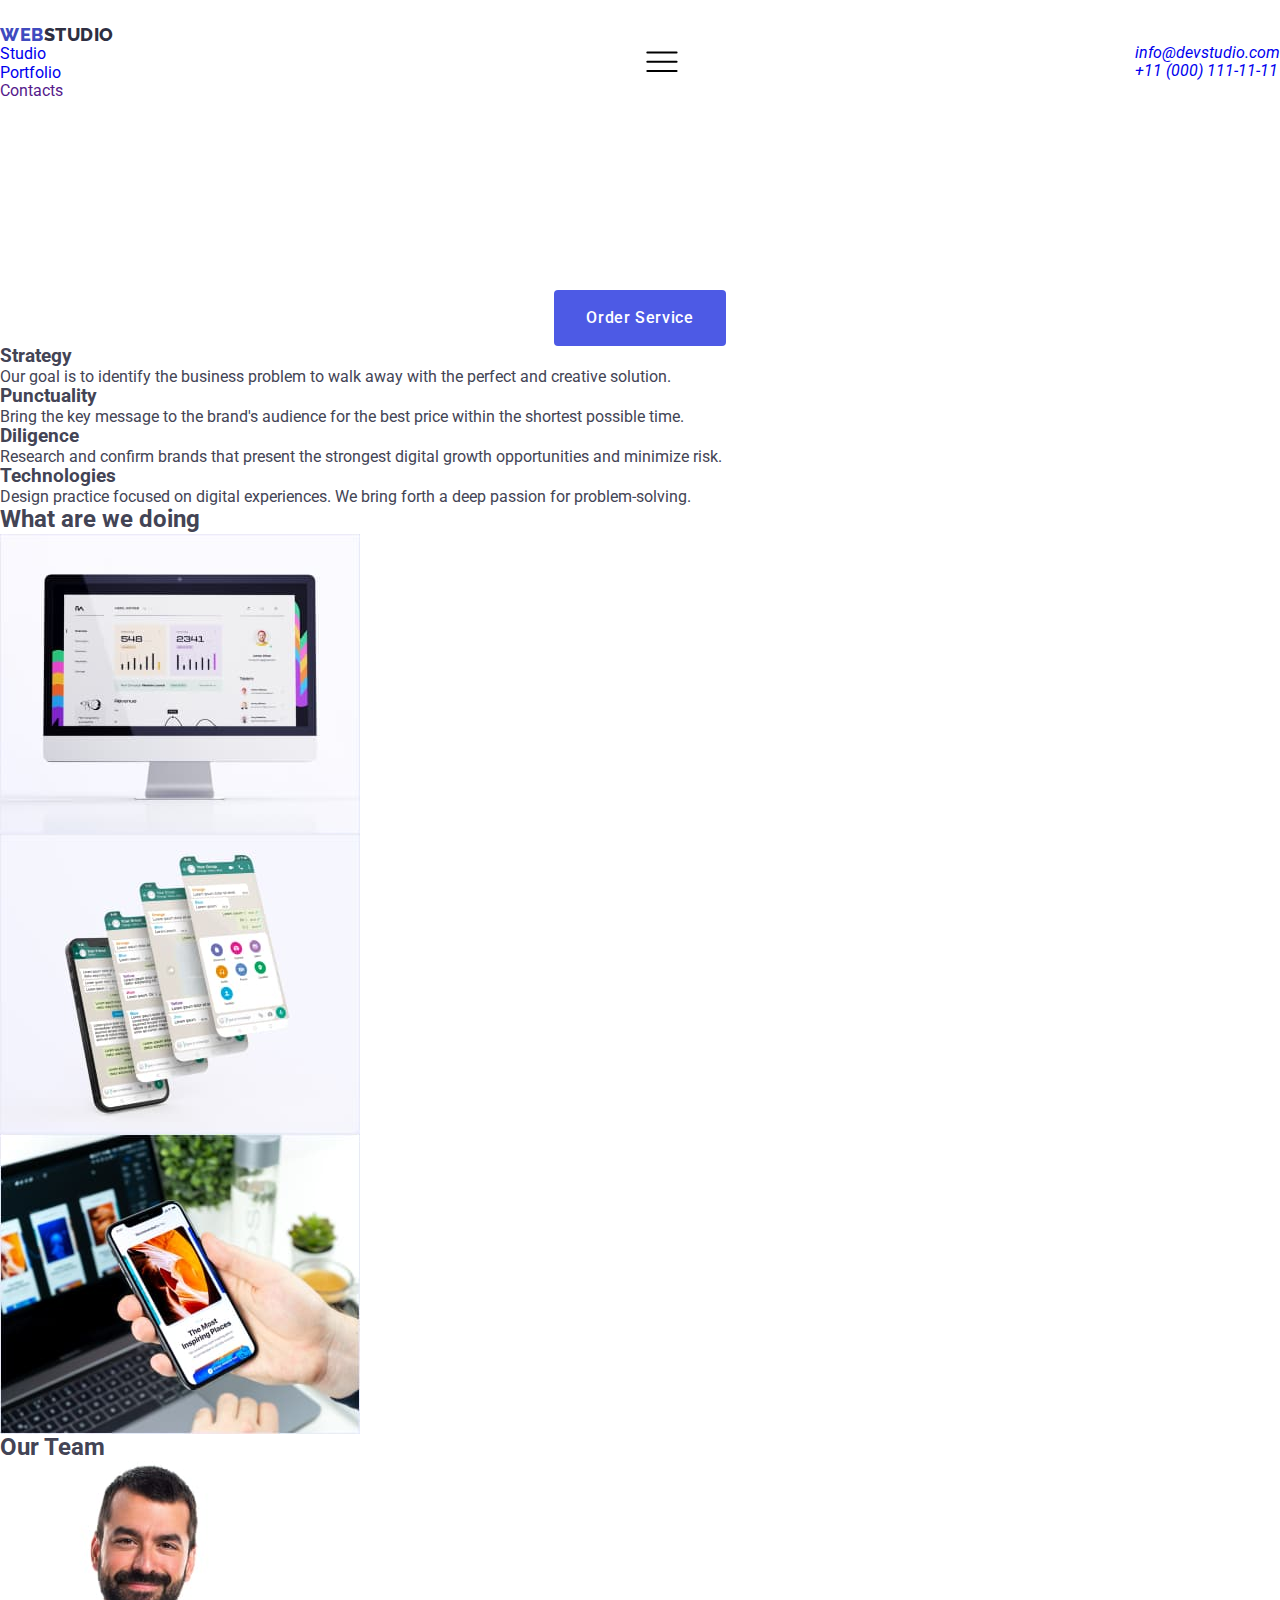
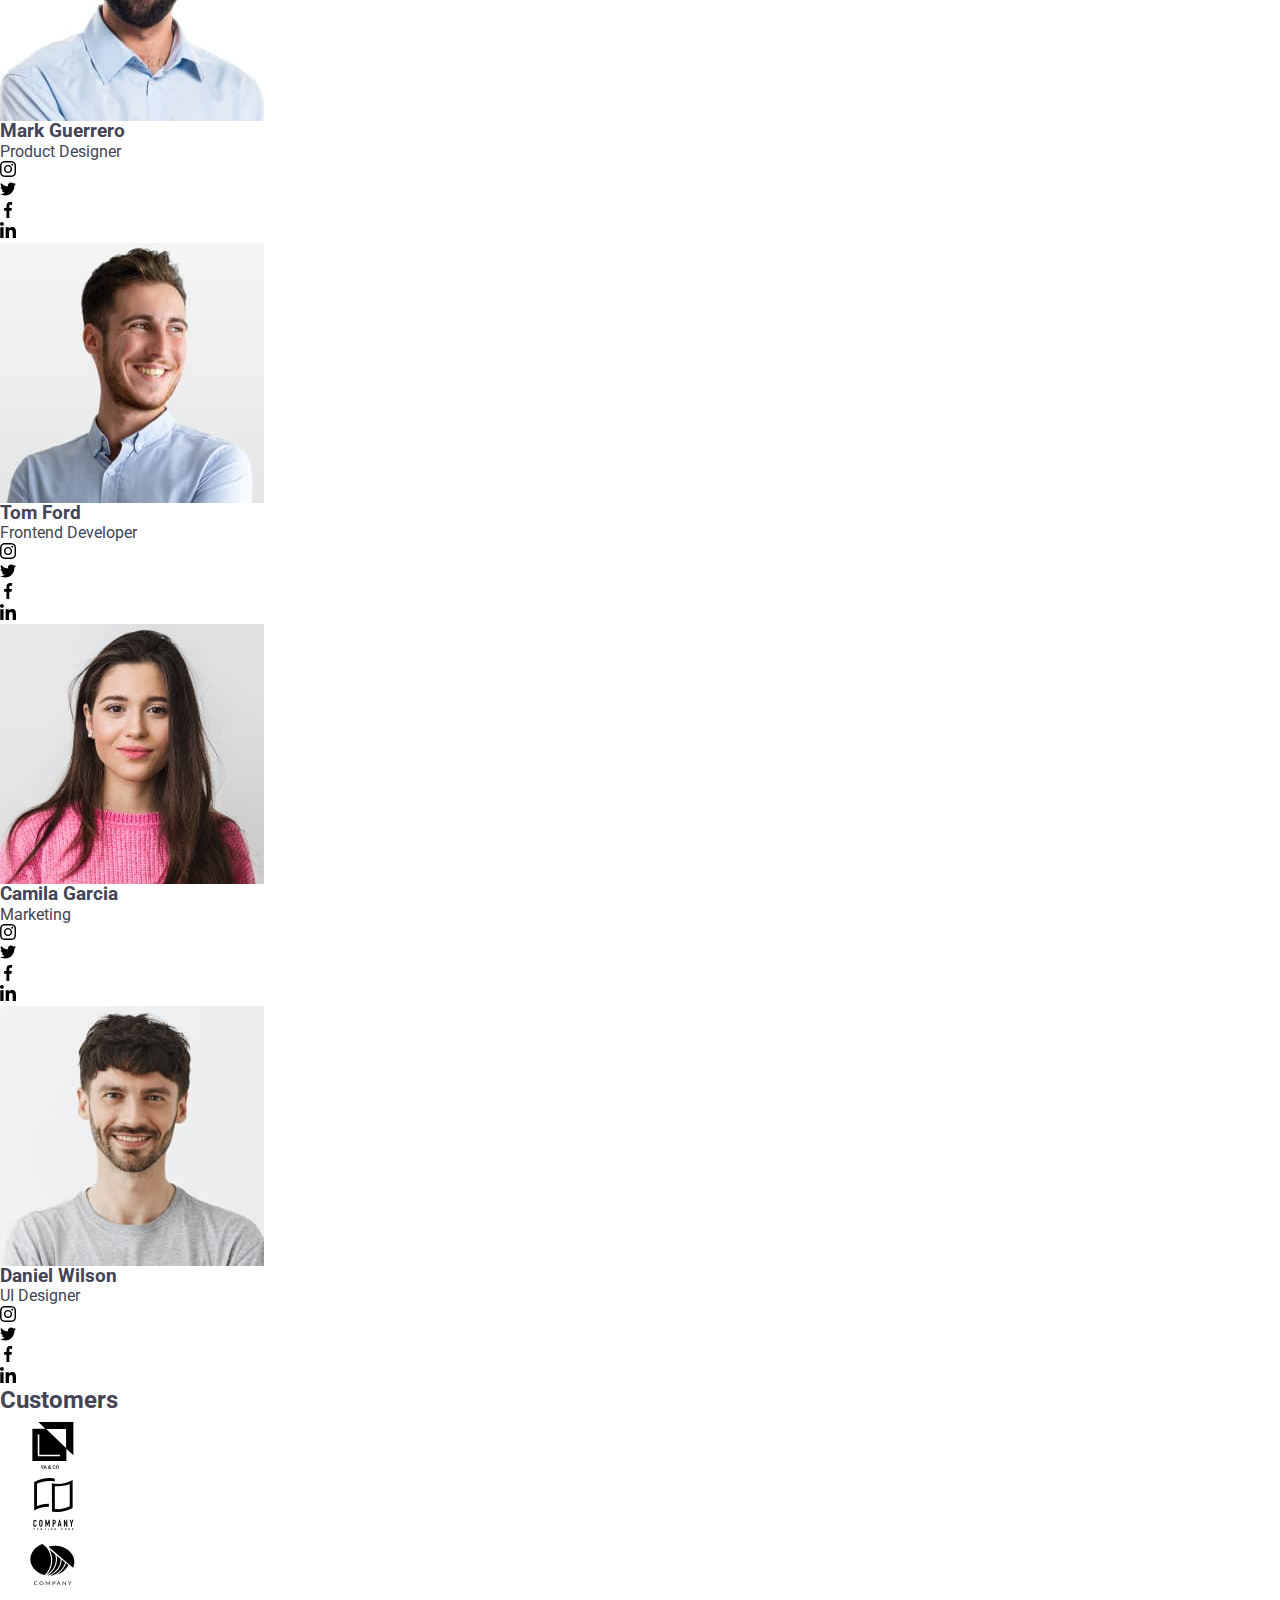
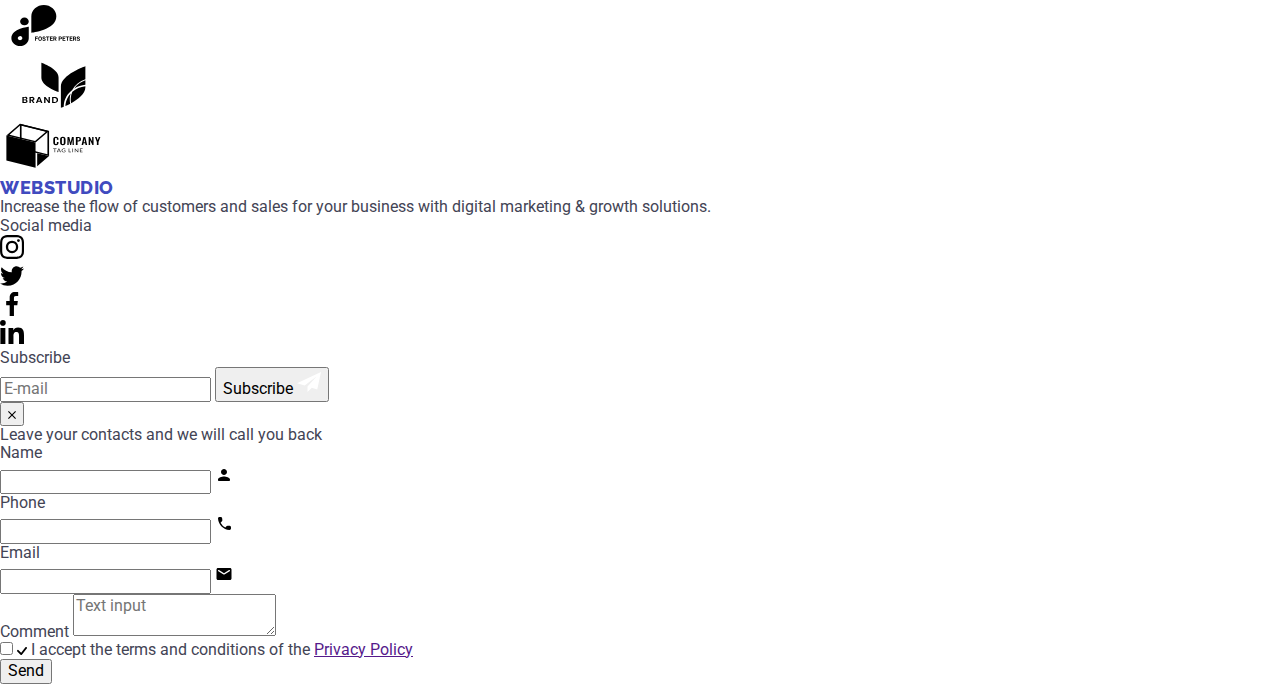
==== commit 688002a8: "update" ====
--- a/index.html
+++ b/index.html
@@ -24,8 +24,8 @@
                 <li class="menu-item"><a class="menu-link link " href="">Contacts</a></li>
             </ul>
         </nav>
-        <button type="button" class="mobile-menu-open-btn" >
-            <svg class="mobile-menu-open-btn-icon"width="32" height="22">
+        <button type="button" class="mobile-menu-open-btn js-open-menu" aria-expanded="false" aria-controls="mobile-menu" >
+            <svg class="mobile-menu-open-btn-icon" width="32" height="22">
             <use href="./images/icons.svg#icon-menu-hamburger"></use>
         </svg></button>
             
@@ -36,12 +36,60 @@
             </ul>
             
         </address></div>
+        <div class="mobile-menu js-menu-container">
+            <div class="container mobile-menu-container">
+            <button type="button" class="mobile-menu-close-btn js-close-menu">
+            <svg class="menu-mobile-close-icon" width="8" height="8">
+            <use href="./images/icons.svg#icon-x-end"></use>
+            </svg>
+            </button>
+            <ul class="mobile-menu-list list">
+            <li class="mobile-menu-item"><a class="link" href="./index.html">Studio</a></li>
+            <li class="mobile-menu-item"><a class="link" href="./portfolio.html">Portfolio</a></li>
+            <li class="mobile-menu-item"><a class="link" href="">Contacts</a></li>
+            </ul>
+            <div>
+            <ul class="mobile-contact-list list">
+            <li><a class="contact-link link" href="mailto:info@devstudio.com">info@devstudio.com</a></li>
+            <li><a class="contact-link link" href="tel:+110001111111">+11 (000) 111-11-11</a></li>
+            </ul>
+            <ul class="list social-list social-list-team">
+                <li class="social-list-item">
+                    <a href="" class="social-list-link social-list-link-team">
+                        <svg class="icons-social" width="16" height="16">
+                            <use href="./images/icons.svg#icon-instagram">
+                            </use>
+                        </svg></a>
+                </li>
+                <li class="social-list-item">
+                    <a href="" class="social-list-link social-list-link-team">
+                        <svg class="icons-social" width="16" height="16">
+                            <use href="./images/icons.svg#icon-twitter"></use>
+                        </svg></a>
+            
+                </li>
+                <li class="social-list-item">
+                    <a href="" class="social-list-link social-list-link-team"><svg class="icons-social" width="16" height="16">
+                            <use href="./images/icons.svg#icon-facebook"></use>
+                        </svg></a>
+            
+                </li>
+                <li class="social-list-item">
+                    <a href="" class="social-list-link social-list-link-team"><svg class="icons-social" width="16" height="16">
+                            <use href="./images/icons.svg#icon-linkedin"></use>
+                        </svg></a>
+            
+                </li>
+            </ul>
+            </div>
+            </div>
+        </div>
                 
         </header>
         <main>
                 <section class="hero">
                     <div class="container">
-                        <h1 class="text-hero">Effective Solutions <br>
+                        <h1 class="text-hero mobile-text-hero">Effective Solutions <br>
             for Your Business</h1>
                 <button class="button-hero button" type="button" data-modal-open>Order Service</button></div>
                
@@ -384,7 +432,7 @@
         <div class="backdrop is-hidden " data-modal>
             <div class="modal-window">
                 <button type="button" class="modal-close-btn button" data-modal-close><svg class="modal-close-icon" width="8" height="8">
-                    <use href="./images/icons.svg#icon-x-end"></use>
+                <use href="./images/icons.svg#icon-x-end"></use>
                 </svg></button>
                 <p class="contact-form-text-main">Leave your contacts and we will call you back</p>
                 <form class="contact-form">
@@ -448,5 +496,6 @@
 
         </div>
         <script src="./js/modal.js"></script>
+        <script src="./js/mobile-menu.js"></script>
 </body>
 </html>--- a/css/styles.css
+++ b/css/styles.css
@@ -1,49 +1,244 @@
-h1,
-h2,
-h3,
-h4,
-p { margin-top: 0; margin-bottom: 0;}
-
-ul,
-ol {
+:root {
+    --previous-color-text: #2E2F42;
+    --secondary-color-text: #434455;
+    --third-color-text: #FFFFFF;
+    --footer-text-color: #F4F4FD;
+    --button-color-text: #4D5AE5;
+    --button-color-bg: #F4F4FD;
+    --main-background-color: #FFFFFF;
+    --hero-background-color: #2E2F42;
+    --main-but-pf-border: #e7e9fc;
+    --menu-contact-link-color: #404BBF;
+    --color-lable-modal: #8e8f99;
+    --transition-duration-and-func: 250ms cubic-bezier(0.4, 0, 0.2, 1);
+    --contact-form-text-main-color: #2E2F42;
+    --contact-form-checkbox-wrapper-color: #8e8f99;
+    --contact-form-btn-color: #ffffff;
+    --contact-form-btn-background: #4D5AE5;
+    --main-but-pf-color: #FFFFFF;
+    --main-but-pf-background-color: #404BBF;
+    --button-subscribe-color: #FFFFFF;
+    --button-subscribe-color-background: #4D5AE5;
+
+}
+h1,h2,h3,h4,p { margin-top: 0; margin-bottom: 0;}
+
+ul,ol {
 margin-top: 0;
 margin-bottom: 0;
 padding-left: 0;}
 
 img {display: block;}
 
+body {
+    font-family: 'Roboto', sans-serif;
+    color: var(--secondary-color-text);
+    background-color: var(--main-background-color);
+}
+
 .list {list-style: none;}
 
 .link {text-decoration: none;}
 
 .button {cursor: pointer;}
 
+
+/* Стилі загальні */
 .container{
-    padding-left: 16px;
+    margin-left: auto;
+    margin-right: auto;
+    
+}
+/*Header*/
+
+.page-header-container{
+    display: flex;
+    justify-content: space-between;
+    align-items: center;
+}
+
+.logo {
+    font-family: 'Raleway', sans-serif;
+    font-weight: 800;
+    font-size: 18px;
+    letter-spacing: 0.03em;
+    line-height: 1.17;
+    margin-right: 76px;
+    color: #404bbf;
+    text-transform: uppercase;
+}
+
+.logo-st { color: #2E2F42;}
+
+.button-hero {
+    display: block;
+    min-width: 169px;
+    margin-left: auto;
+    margin-right: auto;
+    font-family: 'Roboto', sans-serif;
+    font-weight: 500;
+    font-size: 16px;
+    line-height: 1.5;
+    letter-spacing: 0.04em;
+    padding: 16px 32px;
+    border: none;
+    border-radius: 4px;
+    color: #FFFFFF;
+    background-color: #4D5AE5;
+    transition: background-color 250ms cubic-bezier(0.4, 0, 0.2, 1);
+}
+
+.button-hero:hover,
+.button-hero:focus {
+    background-color: #404BBF;
+}
+
+
+/* Стилі мобілка */
+@media screen and (max-width: 767px) {
+    /*загальні*/
+    .container {
+    max-width: 428px;
+     }
+    /*header*/
+    .menu {display: none;}
+    .header-contact-list {display: none;}
+.mobile-text-hero{
+    font-family: 'Roboto';
+        font-style: normal;
+        font-weight: 700;
+        font-size: 56px;
+        line-height: 60px;
+        text-align: center;
+        letter-spacing: 0.02em;
+        color: #FFFFFF;
+}
+
+
+
+}
+
+/* Стилі мобілка+планшет */
+@media screen and (max-width: 1157px) {
+    .container {
+     padding-left: 16px;
     padding-right: 16px;
-}
-
-@media screen and (min-width: 428px) {
+        
+    }
+}
+/* Стилі decktop */
+@media screen and (min-width:1158px) {
     .container{
-        width: 396px;
-        margin-left: auto;
-        margin-right: auto;
+        
     }
-    
-}
-
-/*Header*/
+    .text-hero {
+    font-weight: 700;
+    font-size: 56px;
+    line-height: 1.07;
+    letter-spacing: 0.02em;
+    text-align: center;
+    color: var(--third-color-text);
+    margin-left: auto;
+    margin-right: auto;
+    max-width: 496px;
+    margin-bottom: 48px;
+    color: var(--third-color-text);}
+}
+
+
+
+.page-header{
+    padding-top: 24px;
+    padding-bottom: 22px;
+}
+/*mobile-menu*/
+.mobile-menu-open-btn{
+     border: none;
+     background-color: transparent;
+     padding: 0;
+     line-height: 0;
+}
 
 .mobile-menu-open-btn-icon{
     stroke-width: 3px;
     stroke-linecap: round;
     stroke-linejoin: round;
-    color: rgba(46, 47, 66, 1);
-}
-
-.menu{
-    display: none;
-}
-.header-contact-list{
+    stroke:black;
+}
+
+.mobile-menu{
+    position: fixed;
+    top: 0;
+    left: 0;
+    width: 100%;
+    height: 100%;
+    background: #FFFFFF;
+    box-shadow: 0px 2px 1px rgba(46, 47, 66, 0.08), 0px 1px 1px rgba(46, 47, 66, 0.16), 0px 1px 6px rgba(46, 47, 66, 0.08);
+    
+    opacity: 0;
+    visibility: hidden;
+    pointer-events: none;
+}
+
+.mobile-menu.is-open{
+    opacity: 1;
+        visibility:visible;
+        pointer-events:auto;
+
+}
+
+.mobile-menu-container{
+    position: relative;
+    padding-top: 80px;
+    padding-left: 24px;
+}
+
+.menu-mobile-close-icon{
+    fill: currentColor;
+    transition: fill 250ms cubic-bezier(0.4, 0, 0.2, 1);
+}
+
+.mobile-menu-close-btn{
+    position: absolute;
+    top: 24px;
+    right: 23px;
+    display: flex;
+    align-items: center;
+    justify-content: center;
+    width: 24px;
+    height: 24px;
+    padding: 0;
+    border-radius: 50%;
+    background: #E7E9FC;
+    opacity: 0.1;
+    border: 1px solid #2E2F42;
+
+}
+
+.mobile-menu-list{
+    display: flex;
+        flex-direction: column;
+        align-items: flex-start;
+        padding: 0px;
+        gap: 40px;
+}
+
+.mobile-menu-item{
+font-family: 'Roboto';
+    font-style: normal;
+    font-weight: 700;
+    font-size: 36px;
+    line-height: 40px;
+    letter-spacing: 0.02em;
+    color: #2E2F42;
+}
+
+.mobile-contact-list{
+    display: flex;
+
+
+}
+
+.icon-item{
     display: none;
 }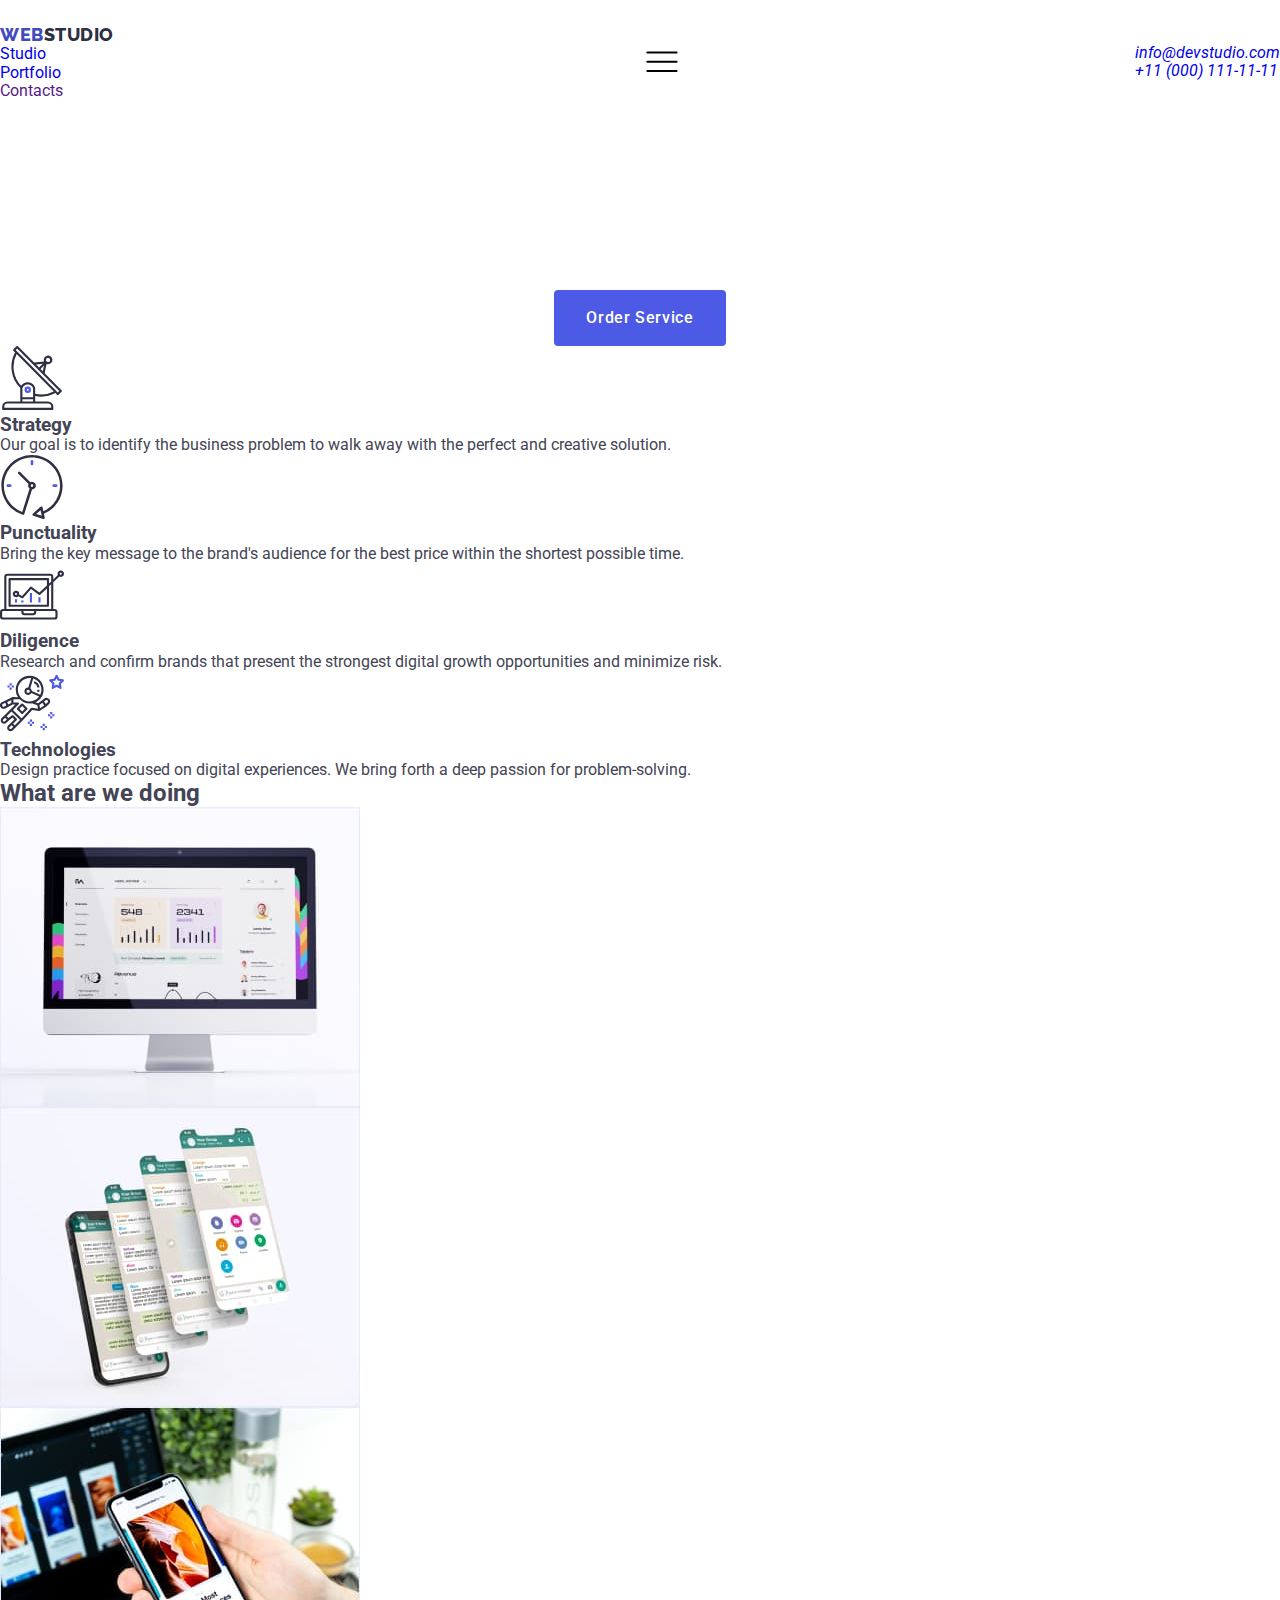
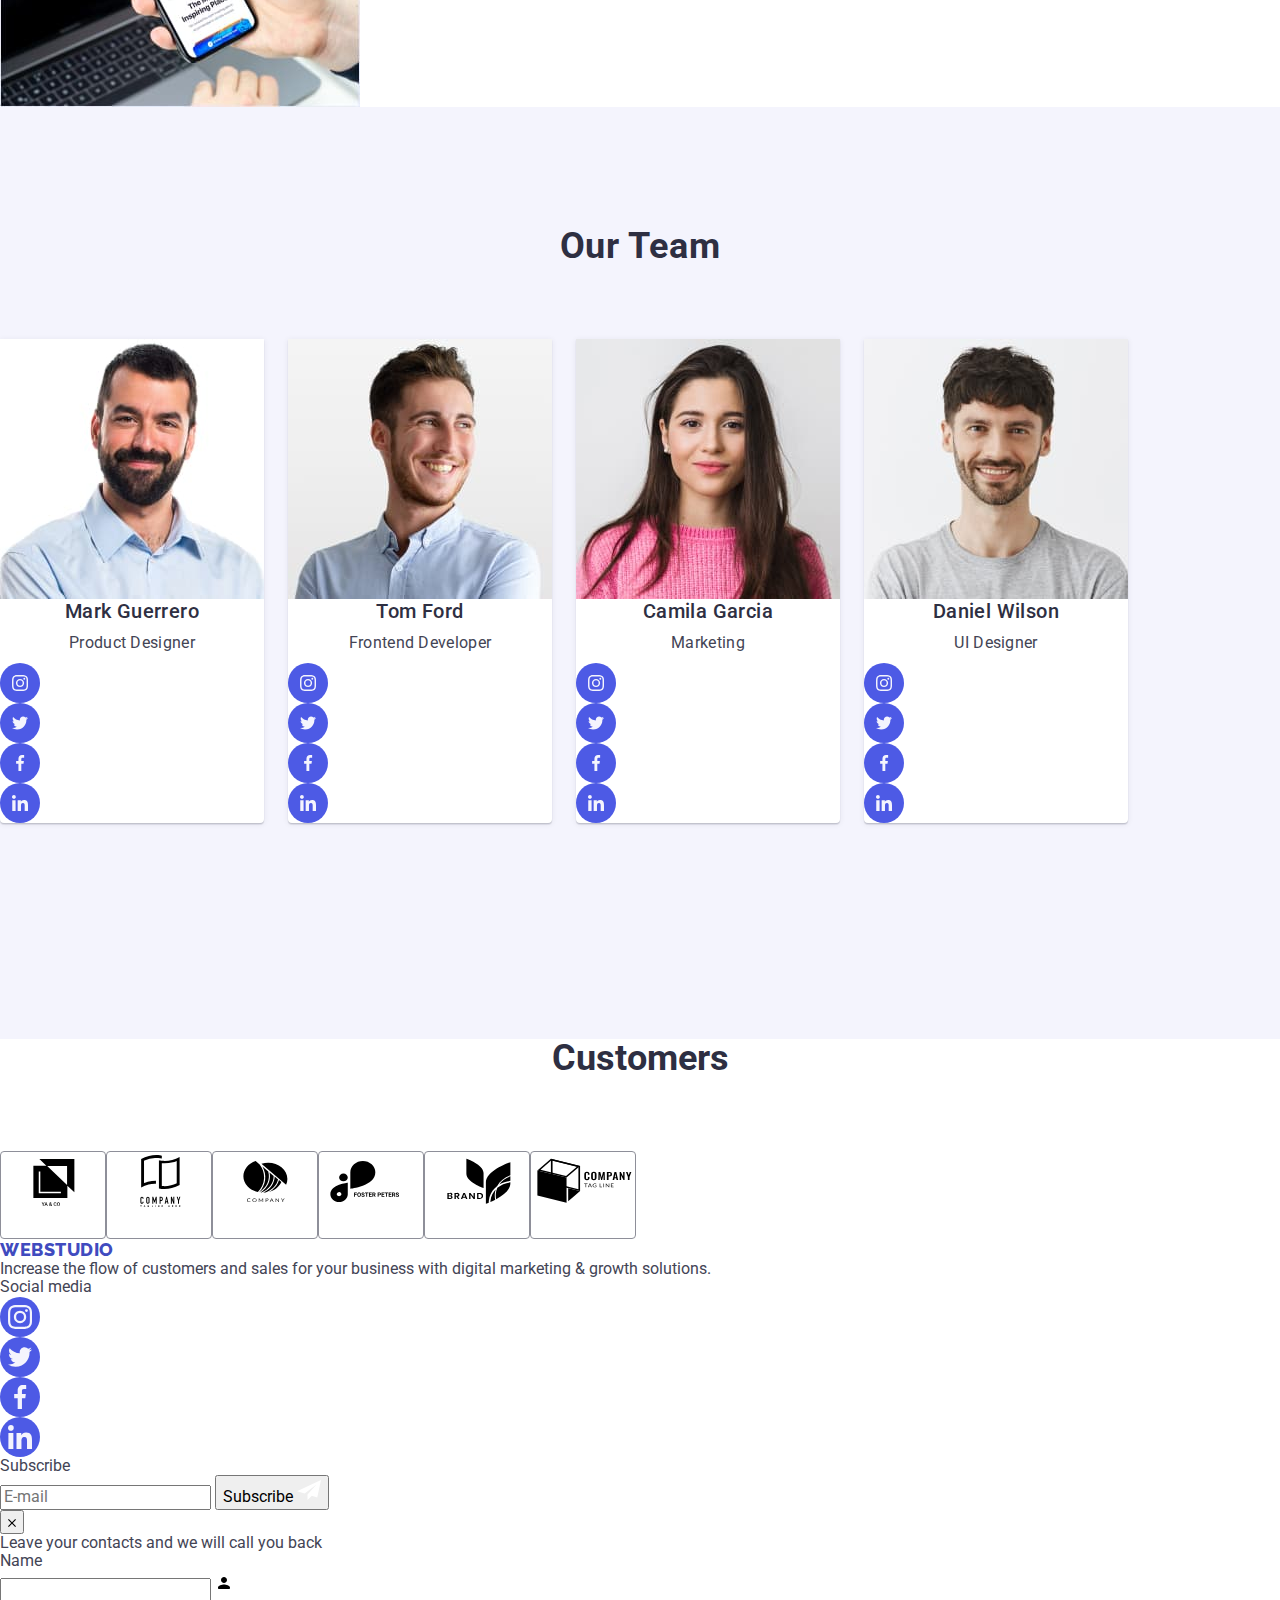
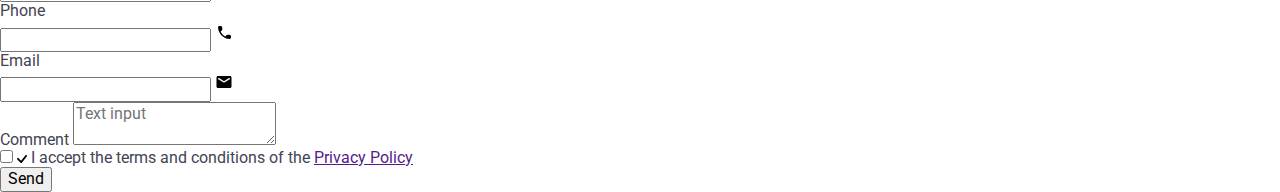
==== commit b0eec61f: "update" ====
--- a/index.html
+++ b/index.html
@@ -87,15 +87,15 @@
                 
         </header>
         <main>
-                <section class="hero">
+                <section class="hero mobile-hero">
                     <div class="container">
                         <h1 class="text-hero mobile-text-hero">Effective Solutions <br>
-            for Your Business</h1>
+            For Your Business</h1>
                 <button class="button-hero button" type="button" data-modal-open>Order Service</button></div>
                
             </section>
             
-            <!--Наш напрямок-->
+            <!--Наш напрямок Our-Direction-->
                 <section class="our-way">
                     <div class="container">
                         <h2 hidden class="our-way-text visually-hidden">features</h2>
@@ -167,7 +167,7 @@
                 </ul></div>
             </section>
             
-           <!--Наша команда-->
+           <!--Наша команда Our-Team-->
             <section class="main-team section-our-team">
                 <div class="container">
                     <h2 class="text-main-team">Our Team</h2>
--- a/css/styles.css
+++ b/css/styles.css
@@ -43,12 +43,43 @@
 .button {cursor: pointer;}
 
 
-/* Стилі загальні */
+/* СТИЛІ ЗАГАЛЬНІ */
 .container{
     margin-left: auto;
     margin-right: auto;
     
 }
+/*Social-icon*/
+.social-list-link-team:hover,
+.social-list-link-team:focus {
+    background-color: #404BBF;
+}
+
+.social-list-item {
+    width: 40px;
+    height: 40px;
+}
+
+.social-list-team {
+    margin-top: 8px;
+}
+
+.social-list-link {
+    display: flex;
+    align-items: center;
+    justify-content: center;
+    width: 100%;
+    height: 100%;
+    border-radius: 50%;
+    background-color: #4D5AE5;
+    transition: background-color 250ms cubic-bezier(0.4, 0, 0.2, 1);
+}
+
+.list-our-team{
+    padding-bottom: 96px;
+}
+.icons-social {fill: #F4F4FD;}
+
 /*Header*/
 
 .page-header-container{
@@ -92,28 +123,175 @@
 .button-hero:focus {
     background-color: #404BBF;
 }
-
-
+ /*Our-Team*/
+
+.text-main-team{
+    font-weight: 700;
+    font-size: 36px;
+    line-height: 1.11;
+    text-align: center;
+    letter-spacing: 0.02em;
+    text-transform: capitalize;
+    margin-bottom: 72px;
+    color: var(--previous-color-text);}
+
+    .team-list-item {
+    box-shadow: 0px 1px 6px rgba(46, 47, 66, 0.08),
+    0px 1px 1px rgba(46, 47, 66, 0.16),
+    0px 2px 1px rgba(46, 47, 66, 0.08);
+    border-radius: 0px 0px 4px 4px;
+    background-color: var(--main-background-color);}
+
+
+    .main-team {background: #F4F4FD;}
+
+    .text-main-team {
+    font-weight: 700;
+    font-size: 36px;
+    line-height: 1.11;
+    text-align: center;
+    letter-spacing: 0.02em;
+    text-transform: capitalize;
+    margin-bottom: 72px;
+    color: var(--previous-color-text);
+    }
+
+    .text-main-our-team{
+    font-family: 'Roboto';
+    font-weight: 500;
+    font-style: normal;
+    font-size: 20px;
+    line-height: 24px;
+    text-align: center;
+    letter-spacing: 0.02em;
+    color: #2E2F42;
+    }
+
+    .text-minor-our-team{
+    margin-top: 8px;
+    font-family: 'Roboto' , sans-serif;
+    font-style: normal;
+    font-weight: 400;
+    font-size: 16px;
+    line-height: 24px;
+    text-align: center;
+    letter-spacing: 0.02em;
+    color: #434455;
+    }
+
+    /*Customers Клієнти*/
+
+    .customers-main{
+        display: flex;
+            align-items: center;
+            justify-content: center;
+            font-family: 'Roboto' , sans-serif;
+            font-style: normal;
+            font-weight: 700;
+            font-size: 36px;
+            line-height: 1.1;
+            margin-bottom: 72px;
+            color: var(--previous-color-text);
+    }
+        .customers-list {display: flex;}
+
+    .customers-item{height: 88px;}
+
+        .customers-id {
+            display: block;
+            border: 1px solid rgb(142, 143, 153);
+            border-radius: 4px;
+            color: rgb(142, 143, 153);
+            height: 100%;
+            width: 100%;
+            transition: border-color 250ms cubic-bezier(0.4, 0, 0.2, 1),
+                color 250ms cubic-bezier(0.4, 0, 0.2, 1);
+        }
+
+        .customers-bt{
+            display: flex;
+            align-items: center;
+        }
+
+    
 /* Стилі мобілка */
+
 @media screen and (max-width: 767px) {
     /*загальні*/
-    .container {
-    max-width: 428px;
-     }
+    .container {max-width: 428px;}
     /*header*/
-    .menu {display: none;}
+    .menu {display: none;} 
+
     .header-contact-list {display: none;}
-.mobile-text-hero{
+
+        /*Hero*/
+    .mobile-text-hero{
+        padding-top: 112px;
     font-family: 'Roboto';
-        font-style: normal;
-        font-weight: 700;
-        font-size: 56px;
-        line-height: 60px;
-        text-align: center;
-        letter-spacing: 0.02em;
-        color: #FFFFFF;
-}
-
+    font-style: normal;
+    font-weight: 700;
+    font-size: 36px;
+    line-height: 40px;
+    text-align: center;
+    letter-spacing: 0.02em;
+    color: #FFFFFF;}
+
+    .mobile-hero{height: 432px; background: rgba(46, 47, 66, 0.7);}
+    .button-hero{margin-top: 72px; }
+
+        /*Our-Direction*/
+    .our-direction{
+    display: flex;
+    flex-direction: column;
+    align-items: flex-start;
+    padding: 0px;
+    gap: 72px;
+    margin-top: 96px;
+    margin-bottom: 96px;}
+
+        /*Our-Team*/
+        .team-list-item{
+            display: flex;
+                flex-direction: column;
+                justify-content: center;
+                align-items: center;
+                padding: 0px 0px 32px;
+                gap: 32px;
+}
+    .list-our-team{
+    display: flex;
+    flex-direction: column;
+    align-items: center;
+    gap: 72px;
+}
+    .team-name {
+    display: flex;
+    flex-direction: column;
+    justify-content: center;
+    align-items: center;
+    padding: 0px;
+    gap: 8px;
+}
+.social-list{
+    display: flex;
+        flex-direction: row;
+        justify-content: center;
+        align-items: center;
+        padding: 0px;
+        gap: 24px;
+}
+
+/*Customers Клієнти*/
+
+.customers-list{
+    display: flex;
+    column-gap: 16px;
+    
+}
+.customers-item{
+    width: calc((100% - 16px) / 2);
+    
+}
 
 
 }
@@ -122,14 +300,52 @@
 @media screen and (max-width: 1157px) {
     .container {
      padding-left: 16px;
-    padding-right: 16px;
-        
-    }
-}
-/* Стилі decktop */
+    padding-right: 16px;}
+
+    .icon-item{display: none;}
+
+    .section-our-works{display: none;}
+
+    .text-main-our-way{
+    font-family: 'Roboto';
+    font-style: normal;
+    font-weight: 700;
+    font-size: 36px;
+    line-height: 40px;
+    text-align: center;
+    letter-spacing: 0.02em;
+    color: #2E2F42;}
+
+    .text-minor-our-way {
+    font-family: 'Roboto';
+    font-style: normal;
+    font-weight: 500;
+    font-size: 16px;
+    line-height: 24px;
+    letter-spacing: 0.02em;}
+
+    .text-main-team{
+        padding-top: 96px;
+
+    }
+
+        /*Customers Клієнти*/
+    .customers{
+        padding-top: 96px;
+        padding-bottom: 96px;
+    }
+        /*Customers Клієнти*/
+    
+        .customers-list {
+            display: flex;
+            row-gap: 72px;
+            flex-wrap: wrap;
+            }
+        }
+/* Стилі desktop*/
 @media screen and (min-width:1158px) {
     .container{
-        
+
     }
     .text-hero {
     font-weight: 700;
@@ -143,6 +359,16 @@
     max-width: 496px;
     margin-bottom: 48px;
     color: var(--third-color-text);}
+
+     /*Our-Team*/
+    .section-our-team {
+    padding-bottom: 120px;
+    padding-top: 120px;}
+
+        .list-our-team {
+        display: flex;
+        gap: 24px;
+        align-items: center;}
 }
 
 
@@ -239,6 +465,3 @@
 
 }
 
-.icon-item{
-    display: none;
-}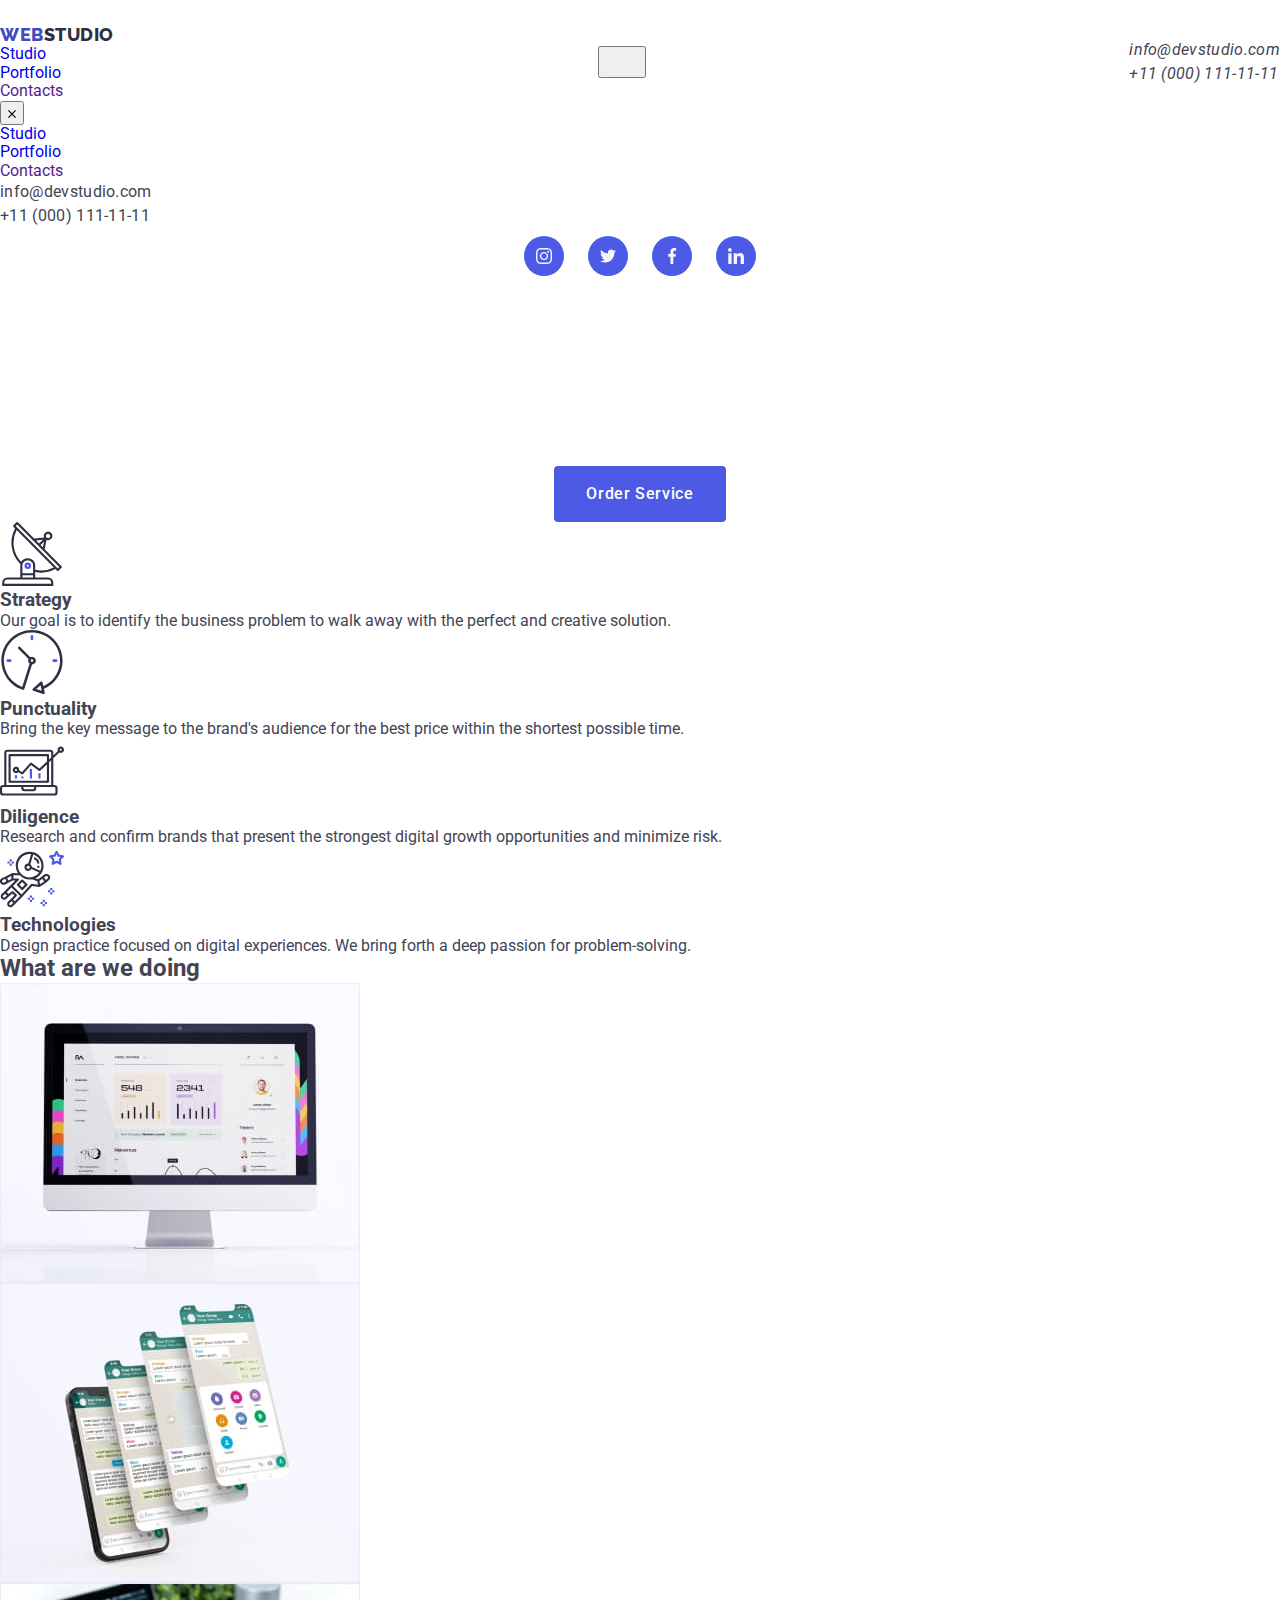
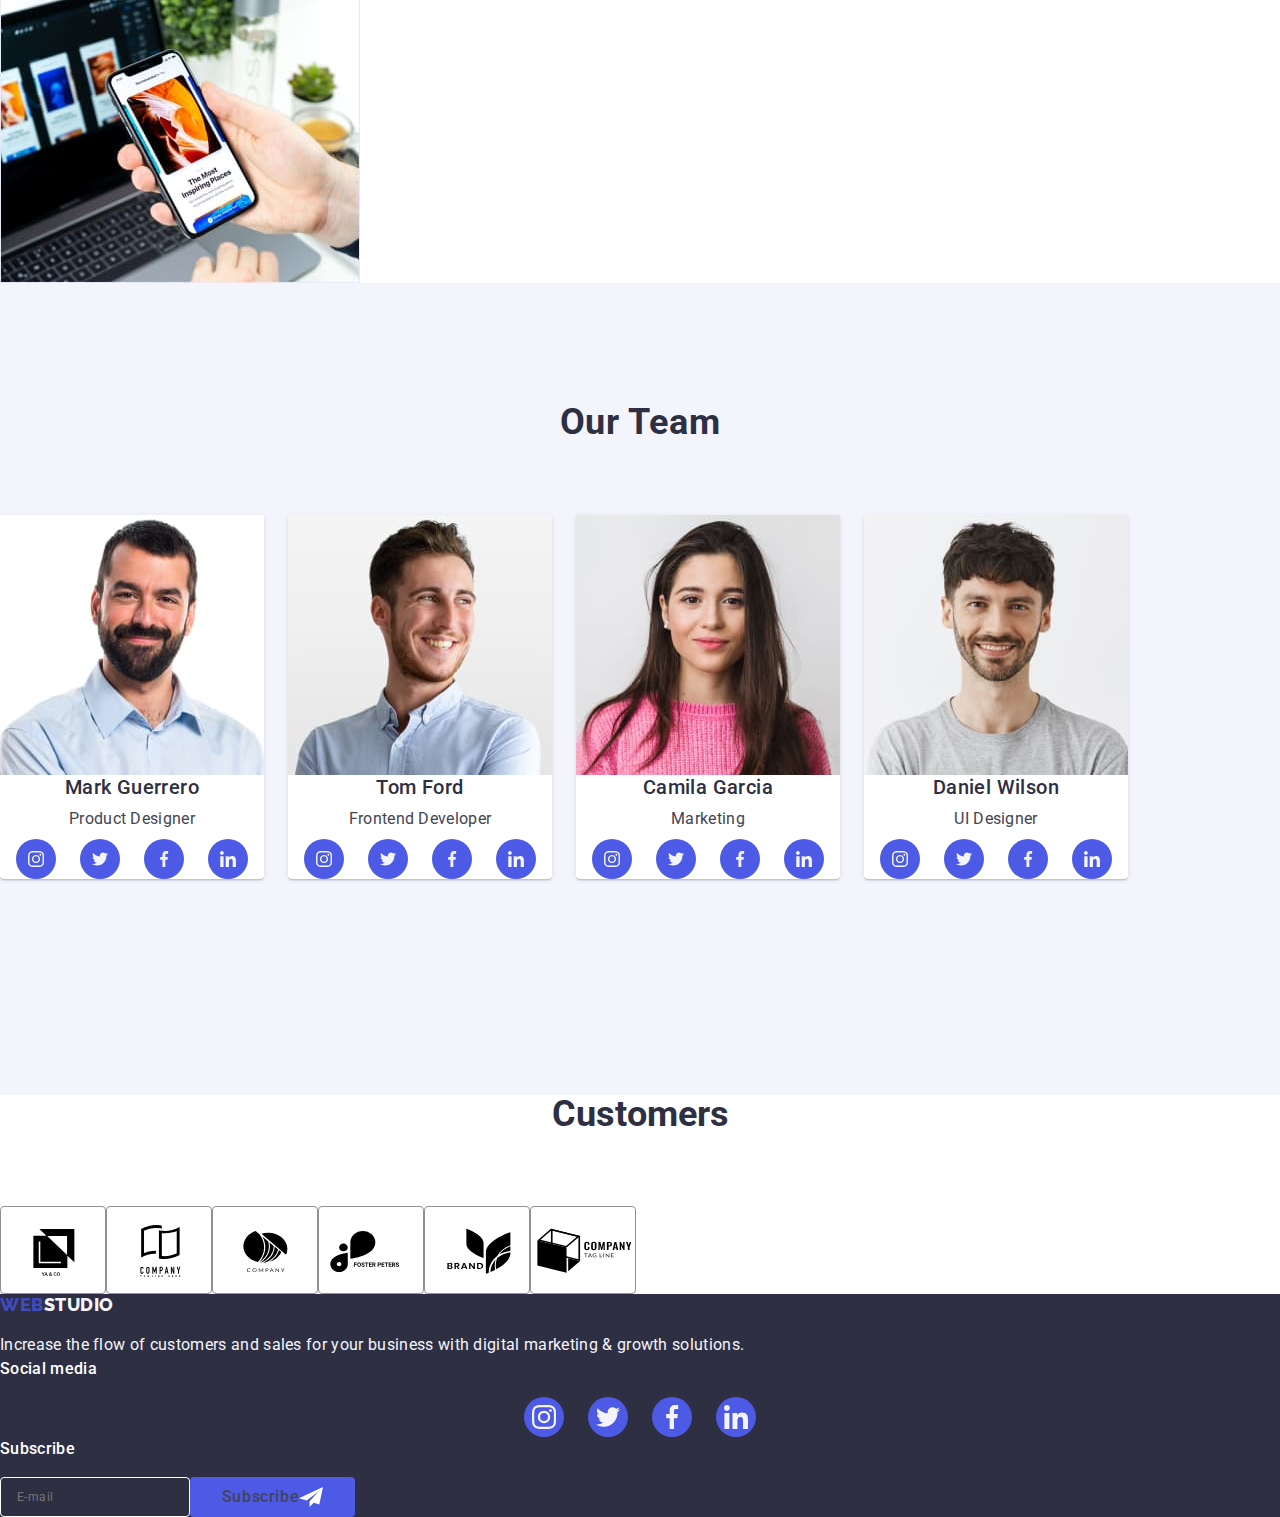
==== commit 11916f1e: "update" ====
--- a/index.html
+++ b/index.html
@@ -48,12 +48,12 @@
             <li class="mobile-menu-item"><a class="link" href="./portfolio.html">Portfolio</a></li>
             <li class="mobile-menu-item"><a class="link" href="">Contacts</a></li>
             </ul>
-            <div>
+            <div class="mobile-menu-contact-list">
             <ul class="mobile-contact-list list">
-            <li><a class="contact-link link" href="mailto:info@devstudio.com">info@devstudio.com</a></li>
-            <li><a class="contact-link link" href="tel:+110001111111">+11 (000) 111-11-11</a></li>
+            <li><a class="contact-link mobile-contact-link link" href="mailto:info@devstudio.com">info@devstudio.com</a></li>
+            <li><a class="contact-link mobile-contact-link link" href="tel:+110001111111">+11 (000) 111-11-11</a></li>
             </ul>
-            <ul class="list social-list social-list-team">
+            <ul class="list social-list social-list-team mobile-menu-social-list">
                 <li class="social-list-item">
                     <a href="" class="social-list-link social-list-link-team">
                         <svg class="icons-social" width="16" height="16">
--- a/css/styles.css
+++ b/css/styles.css
@@ -75,10 +75,18 @@
     transition: background-color 250ms cubic-bezier(0.4, 0, 0.2, 1);
 }
 
-.list-our-team{
-    padding-bottom: 96px;
-}
+.list-our-team{padding-bottom: 96px;}
+
 .icons-social {fill: #F4F4FD;}
+
+.social-list {
+    display: flex;
+    flex-direction: row;
+    justify-content: center;
+    align-items: center;
+    padding: 0px;
+    gap: 24px;
+}
 
 /*Header*/
 
@@ -94,13 +102,25 @@
     font-size: 18px;
     letter-spacing: 0.03em;
     line-height: 1.17;
-    margin-right: 76px;
     color: #404bbf;
     text-transform: uppercase;
 }
 
 .logo-st { color: #2E2F42;}
 
+
+/*Контакти*/
+
+.contact-link {font-size: 16px;
+line-height: 1.5;
+letter-spacing: 0.02em;
+color: var(--secondary-color-text);
+transition: color var(--transition-duration-and-func);}
+
+.contact-link:hover,
+.contact-link:focus{color: var(--menu-contact-link-color);}
+
+/*Кнопка Героя*/
 .button-hero {
     display: block;
     min-width: 169px;
@@ -121,8 +141,10 @@
 
 .button-hero:hover,
 .button-hero:focus {
-    background-color: #404BBF;
-}
+    background-color: #404BBF;}
+
+
+    
  /*Our-Team*/
 
 .text-main-team{
@@ -182,39 +204,277 @@
     /*Customers Клієнти*/
 
     .customers-main{
-        display: flex;
-            align-items: center;
-            justify-content: center;
-            font-family: 'Roboto' , sans-serif;
-            font-style: normal;
-            font-weight: 700;
-            font-size: 36px;
-            line-height: 1.1;
-            margin-bottom: 72px;
-            color: var(--previous-color-text);
-    }
-        .customers-list {display: flex;}
+    display: flex;
+    align-items: center;
+    justify-content: center;
+    font-family: 'Roboto' , sans-serif;
+    font-style: normal;
+    font-weight: 700;
+    font-size: 36px;
+    line-height: 1.1;
+    margin-bottom: 72px;
+    color: var(--previous-color-text);}
+
+    .customers-list {display: flex;}
 
     .customers-item{height: 88px;}
 
-        .customers-id {
-            display: block;
-            border: 1px solid rgb(142, 143, 153);
-            border-radius: 4px;
-            color: rgb(142, 143, 153);
-            height: 100%;
-            width: 100%;
-            transition: border-color 250ms cubic-bezier(0.4, 0, 0.2, 1),
-                color 250ms cubic-bezier(0.4, 0, 0.2, 1);
-        }
-
-        .customers-bt{
-            display: flex;
-            align-items: center;
-        }
-
+    .customers-id {
+    display: flex;
+    align-items: center;
+    justify-content: center;
+    border: 1px solid rgb(142, 143, 153);
+    border-radius: 4px;
+    color: rgb(142, 143, 153);
+    height: 100%;
+    width: 100%;
+    transition: border-color 250ms cubic-bezier(0.4, 0, 0.2, 1),
+    color 250ms cubic-bezier(0.4, 0, 0.2, 1);}
+
+    .customers-bt{display: flex;}
+
+
+   /* Footer */
+
+   .logo-footer {color: #F4F4FD;}
+
+   .footer-container {background: #2E2F42;}
+
+   .text-footer {
+    text-align: start;
+    font-family: 'Roboto', sans-serif;
+    font-style: normal;
+    font-weight: 400;
+    font-size: 16px;
+    line-height: 1.5;
+    letter-spacing: 0.02em;
+    margin-top: 17.5px;
+    color: var(--footer-text-color); }
+
+    .footer-icon-title {
+    font-weight: 500;
+    font-size: 16px;
+    line-height: 1.5;
+    letter-spacing: 0.02em;
+    margin-bottom: 16px;
+    color: var(--third-color-text);}
+
+    .form-subscribe-input {display: flex;}
+
+    .contact-form-footer-input {
+    display: flex;
+    height: 40px;
+    padding: 16px;
+    border: 1px solid #FFFFFF;
+    font-size: 12px;
+    line-height: 1.5;
+    letter-spacing: 0.04em;
+    filter: drop-shadow(0px 4px 4px rgba0, 0.15));
+    border-radius: 4px;
+    background-color: rgb(46, 47, 66);
+    color: #FFFFFF;
+    background-color: transparent;}
+
+    /* Footer-Button */
+
+    .button-subscribe {
+    font-weight: 500;
+    line-height: 1.5;
+    width: 165px;
+    height: 40px;
+    border: none;
+    border-radius: 4px;
+    cursor: pointer;
+    color: var(--button-social-list-teamribe-color);
+    background-color: var(--button-subscribe-color-background);
+    transition: background-color 250ms cubic-bezier(0.4, 0, 0.2, 1);}
+
+    .button-subscribe-footer {
+    display: flex;
+    justify-content: center;
+    min-width: 165px;
+    align-items: center;
+    text-align: center;
+    letter-spacing: 0.04em;}
+
+
+
+
+/* МОДАЛЬНЕ ВІКНО*/
+
+.backdrop {
+    position: fixed;
+    top: 0;
+    left: 0;
+    width: 100%;
+    height: 100%;
+    transition: opacity 250ms cubic-bezier(0.4, 0, 0.2, 1), visibility 250ms cubic-bezier(0.4, 0, 0.2, 1);
+    background-color: rgba(46, 47, 66, 0.4);}
+
+.modal-window {
+    position: absolute;
+    width: 408px;
+    min-height: 576px;
+    top: 50%;
+    left: 50%;
+    transform: translate(-50%, -50%) scale(1) rotate(1turn);
+    padding: 72px 24px 24px 24px;
+    background-color: rgb(252, 252, 252);
+    border-radius: 4px;
+    transition: transform 250ms cubic-bezier(0.4, 0, 0.2, 1);
+    box-shadow: 0px 1px 1px rgba(0, 0, 0, 0.14),
+        0px 1px 3px rgba(0, 0, 0, 0.12),
+        0px 2px 1px rgba(0, 0, 0, 0.2);}
+
+.modal-close-btn {
+    position: absolute;
+    top: 24px;
+    right: 24px;
+    display: flex;
+    align-items: center;
+    justify-content: center;
+    border-radius: 50%;
+    width: 24px;
+    height: 24px;
+    padding: 0;
+    color: rgb(46, 47, 66);
+    background: rgb(231, 233, 252);
+    border: 1px solid rgba(0, 0, 0, 0.1);
+    transition: background-color 250ms cubic-bezier(0.4, 0, 0.2, 1),
+    border 250ms cubic-bezier(0.4, 0, 0.2, 1);}
+
+.modal-close-btn:hover,
+.modal-close-btn:focus {
+    border: none;
+    color: rgb(255, 255, 255);
+    background-color: rgb(64, 75, 191);}
+
+.modal-close-icon {
+    fill: currentColor;
+    transition: fill 250ms cubic-bezier(0.4, 0, 0.2, 1);}
+
+.is-hidden {
+    opacity: 0;
+    visibility: hidden;
+    pointer-events: none;}
+
+.backdrop.is-hidden .modal-window {transform: translate(-50%, -50%) scale(1.5);}
+
+.contact-form-text-main{
+    font-weight: 500;
+    font-size: 16px;
+    line-height: 1.5;
+    text-align: center;
+    letter-spacing: 0.02em;
+    margin-bottom: 16px;
+    color: var(--contact-form-text-main-color);}
     
-/* Стилі мобілка */
+.contact-form-own-chekbox{cursor: pointer;}
+
+.label-contact{margin-bottom: 8px;}
+
+.label-contact-message{ margin-bottom: 16px;}
+
+.label-contact-checkbox{  margin-bottom: 24px;}
+
+.contact-form-field-wrapper {
+    display: block;
+    font-size: 12px;
+    line-height: 14px;
+    line-height: 1.17;
+    letter-spacing: 0.04em;
+    margin-bottom: 4px;
+    color: var(--color-lable-modal);}
+
+.contact-form-input-wrapper {
+     position: relative;
+    display: block; }
+
+.contact-form-input {
+    padding-left: 38px;
+    width: 100%;
+    height: 40px;
+    outline: transparent;
+    border: 1px solid rgba(46, 47, 66, 0.4);
+    border-radius: 4px;
+    transition: border-color 250ms cubic-bezier(0.4, 0, 0.2, 1);
+    background-color: transparent;}
+
+.contact-form-input:focus {
+    outline: none;
+    border-color: rgb(77, 90, 229);}
+
+.contact-form-input:focus+.svg-persona {fill: #4D5AE5;}
+
+.contact-form-message{
+width: 100%;
+height: 120px;
+font-size: 12px;
+line-height: 1.17;
+letter-spacing: 0.04em;
+border-radius: 4px;
+outline: transparent;
+resize: none;
+padding: 8px 16px;
+border: 1px solid rgba(46, 47, 66, 0.2);
+color: rgba(46, 47, 66, 0.4);
+background-color: transparent;
+transition: border-color 250ms cubic-bezier(0.4, 0, 0.2, 1);}
+
+.contact-form-message:focus{
+    outline: none;
+    border-color:rgb(77, 90, 229);}
+
+.contact-form-checkbox {
+    appearance: none;
+    position: absolute;}
+
+.contact-form-checkbox:checked + .contact-form-checkbox-wrapper .icon-checkbox {
+   border: none;
+    background-color:#404bbf;
+    fill:#ffffff;
+    border-color:#404bbf;}
+
+.contact-form-checkbox-wrapper {
+    font-size: 13px;
+    font-size: 12px;
+    line-height: 1.17;
+    letter-spacing: 0.04em;
+    color: var(--contact-form-checkbox-wrapper-color);}
+
+.contact-privacy {color: rgba(77, 90, 229, 1);}
+
+.contact-form-btn{
+    display: block;
+    margin-left: auto;
+    margin-right: auto;
+    cursor: pointer;
+    min-width: 169px;
+    height: 56px;
+    font-family: "Roboto", sans-serif;
+    font-size: 16px;
+    font-weight: 500;
+    line-height: 1.5;
+    letter-spacing: 0.04em;
+    padding: 16px 32px;
+    border: none;
+    gap: 10px;
+    color: var(--contact-form-btn-color);
+    background: var(--contact-form-btn-background);
+    box-shadow: 0px 4px 4px rgba(0, 0, 0, 0.15);
+    border-radius: 4px;
+    transition: background-color 250ms cubic-bezier(0.4, 0, 0.2, 1);}
+
+.contact-form-btn-wrapper{
+    display: flex;
+    justify-content: center;}    
+
+
+
+
+
+
+   /* Стилі мобілка */
 
 @media screen and (max-width: 767px) {
     /*загальні*/
@@ -224,9 +484,9 @@
 
     .header-contact-list {display: none;}
 
-        /*Hero*/
+    /*Hero*/
     .mobile-text-hero{
-        padding-top: 112px;
+    padding-top: 112px;
     font-family: 'Roboto';
     font-style: normal;
     font-weight: 700;
@@ -234,12 +494,106 @@
     line-height: 40px;
     text-align: center;
     letter-spacing: 0.02em;
-    color: #FFFFFF;}
+    color: #FFFFFF;    }
+
 
     .mobile-hero{height: 432px; background: rgba(46, 47, 66, 0.7);}
-    .button-hero{margin-top: 72px; }
-
-        /*Our-Direction*/
+    .button-hero {margin-top: 72px; }
+
+    /*Button-Gamburger-Mobile-Menu*/
+
+    .mobile-menu-open-btn {
+    border: none;
+    background-color: transparent;
+    padding: 0;
+    line-height: 0;}
+
+    .mobile-menu-open-btn-icon {
+    stroke-width: 3px;
+    stroke-linecap: round;
+    stroke-linejoin: round;
+    stroke: black;}
+    
+    .mobile-menu {
+    position: fixed;
+    top: 0;
+    left: 0;
+    width: 100%;
+    height: 100%;
+    background: #FFFFFF;
+    box-shadow: 0px 2px 1px rgba(46, 47, 66, 0.08), 0px 1px 1px rg(46, 47, 66, 0.16), 0px 1px 6px rgba(46, 47, 66, 0.08);
+    opacity: 0;
+    visibility: hidden;
+    pointer-events: none;}
+    
+    .mobile-menu.is-open {
+    opacity: 1;
+    visibility: visible;
+    pointer-events: auto;}
+
+    .mobile-menu-container {
+    position: relative;
+    padding-top: 80px;
+    padding-left: 24px;}
+
+    .menu-mobile-close-icon {
+    fill: currentColor;
+    transition: fill 250ms cubic-bezier(0.4, 0, 0.2, 1);}
+
+    .mobile-menu-close-btn {
+    position: absolute;
+    top: 24px;
+    right: 23px;
+    display: flex;
+    align-items: center;
+    justify-content: center;
+    width: 24px;
+    height: 24px;
+    padding: 0;
+    border-radius: 50%;
+    background: #E7E9FC;
+    opacity: 0.1;
+    border: 1px solid #2E2F42;}
+
+
+    .mobile-menu-list {
+    display: flex;
+    flex-direction: column;
+    align-items: flex-start;
+    padding: 0px;
+    gap: 40px;}
+    
+    .mobile-menu-item {
+    font-family: 'Roboto';
+    font-style: normal;
+    font-weight: 700;
+    font-size: 36px;
+    line-height: 40px;
+    letter-spacing: 0.02em;
+    color: #2E2F42;}
+
+    .mobile-menu-contact-list{ 
+    display: flex;
+    flex-direction: column;}
+
+    .mobile-contact-link{
+        
+    }
+
+    .mobile-menu-social-list{
+    gap: 56px;
+    padding-top: 48px;
+        }
+
+    .social-list-team{
+    margin-top: 0px;
+        }
+
+    .mobile-contact-list {
+    display: flex;
+    flex-direction: column;}
+
+    /*Our-Direction*/
     .our-direction{
     display: flex;
     flex-direction: column;
@@ -250,51 +604,69 @@
     margin-bottom: 96px;}
 
         /*Our-Team*/
-        .team-list-item{
-            display: flex;
-                flex-direction: column;
-                justify-content: center;
-                align-items: center;
-                padding: 0px 0px 32px;
-                gap: 32px;
-}
-    .list-our-team{
-    display: flex;
-    flex-direction: column;
-    align-items: center;
-    gap: 72px;
-}
-    .team-name {
+    .team-list-item{
     display: flex;
     flex-direction: column;
     justify-content: center;
     align-items: center;
+    padding: 0px 0px 32px;
+    gap: 32px;}
+
+    .list-our-team{
+    display: flex;
+    flex-direction: column;
+    align-items: center;
+    gap: 72px;}
+
+    .team-name {
+    display: flex;
+    flex-direction: column;
+    justify-content: center;
+    align-items: center;
     padding: 0px;
-    gap: 8px;
-}
-.social-list{
-    display: flex;
-        flex-direction: row;
-        justify-content: center;
-        align-items: center;
-        padding: 0px;
-        gap: 24px;
-}
+    gap: 8px;}
+
+
 
 /*Customers Клієнти*/
-
 .customers-list{
-    display: flex;
-    column-gap: 16px;
-    
-}
-.customers-item{
-    width: calc((100% - 16px) / 2);
-    
-}
-
-
-}
+display: flex;
+column-gap: 16px;}
+
+.customers-item{width: calc((100% - 16px) / 2);}
+
+/*Footer*/
+.text-footer{
+max-width: 268px;
+margin-left: auto;
+margin-right: auto;}
+
+.footer-item {text-align: center;}
+
+.footer-icon-title{
+text-align: center;
+margin-top: 72px;}
+
+.contact-form-footer-input{
+    width: 100%;}
+
+  
+.form-subscribe-input{
+display: flex;
+flex-direction: column;
+}
+
+/*Footer-Button*/
+.button-subscribe{
+    display: flex;
+    margin-left: auto;
+    margin-right: auto;
+margin-top: 16px;}
+
+
+
+}
+
 
 /* Стилі мобілка+планшет */
 @media screen and (max-width: 1157px) {
@@ -341,12 +713,28 @@
             row-gap: 72px;
             flex-wrap: wrap;
             }
-        }
+
+
+/*Footer*/
+
+    .text-footer { margin-bottom: 72px;}
+
+    .footer-item{}
+
+    .footer-container{
+    padding-bottom: 96px;
+    padding-top: 97.5px;}
+
+    
+
+}
+
+
 /* Стилі desktop*/
 @media screen and (min-width:1158px) {
-    .container{
-
-    }
+
+    .container {}
+
     .text-hero {
     font-weight: 700;
     font-size: 56px;
@@ -360,108 +748,66 @@
     margin-bottom: 48px;
     color: var(--third-color-text);}
 
-     /*Our-Team*/
+    /*Our-Team*/
     .section-our-team {
     padding-bottom: 120px;
     padding-top: 120px;}
 
-        .list-our-team {
-        display: flex;
-        gap: 24px;
-        align-items: center;}
-}
-
-
-
-.page-header{
+    .list-our-team {
+    display: flex;
+    gap: 24px;
+    align-items: center;}
+    .page-header {
     padding-top: 24px;
-    padding-bottom: 22px;
-}
-/*mobile-menu*/
-.mobile-menu-open-btn{
-     border: none;
-     background-color: transparent;
-     padding: 0;
-     line-height: 0;
-}
-
-.mobile-menu-open-btn-icon{
-    stroke-width: 3px;
-    stroke-linecap: round;
-    stroke-linejoin: round;
-    stroke:black;
-}
-
-.mobile-menu{
-    position: fixed;
-    top: 0;
-    left: 0;
-    width: 100%;
-    height: 100%;
-    background: #FFFFFF;
-    box-shadow: 0px 2px 1px rgba(46, 47, 66, 0.08), 0px 1px 1px rgba(46, 47, 66, 0.16), 0px 1px 6px rgba(46, 47, 66, 0.08);
+    padding-bottom: 22px;}
+
+.visually-hidden {
+    position: absolute;
+    white-space: nowrap;
+    width: 1px;
+    height: 1px;
+    overflow: hidden;
+    border: 0;
+    padding: 0;
+    clip: rect(0 0 0 0);
+    clip-path: inset(50%);
+    margin: -1px;}
+
+    .contact-link{
+       padding: 24px 0;
+margin-left: auto; 
+    }
+
+}
+
+
+/* Стилі планшет */
+
+@media screen and (min width: 768px) and (max-width: 1157px) {
+    .container {
+
+    }
+
+}
+
+/* Стилі планшет+десктоп */
+
+@media screen and (min width: 768px) {
+    .container {
+ }
+
+ .subscribe-send {margin-right: 24px;}
+
+ .contact-form-footer-input {
+    width: 264px;
+    height: 40px;}
     
-    opacity: 0;
-    visibility: hidden;
-    pointer-events: none;
-}
-
-.mobile-menu.is-open{
-    opacity: 1;
-        visibility:visible;
-        pointer-events:auto;
-
-}
-
-.mobile-menu-container{
-    position: relative;
-    padding-top: 80px;
-    padding-left: 24px;
-}
-
-.menu-mobile-close-icon{
-    fill: currentColor;
-    transition: fill 250ms cubic-bezier(0.4, 0, 0.2, 1);
-}
-
-.mobile-menu-close-btn{
-    position: absolute;
-    top: 24px;
-    right: 23px;
-    display: flex;
-    align-items: center;
-    justify-content: center;
-    width: 24px;
-    height: 24px;
-    padding: 0;
-    border-radius: 50%;
-    background: #E7E9FC;
-    opacity: 0.1;
-    border: 1px solid #2E2F42;
-
-}
-
-.mobile-menu-list{
-    display: flex;
-        flex-direction: column;
-        align-items: flex-start;
-        padding: 0px;
-        gap: 40px;
-}
-
-.mobile-menu-item{
-font-family: 'Roboto';
-    font-style: normal;
-    font-weight: 700;
-    font-size: 36px;
-    line-height: 40px;
-    letter-spacing: 0.02em;
-    color: #2E2F42;
-}
-
-.mobile-contact-list{
-    display: flex;
-
-
-}
-
+
+
+
+}
+
+
+
+
+
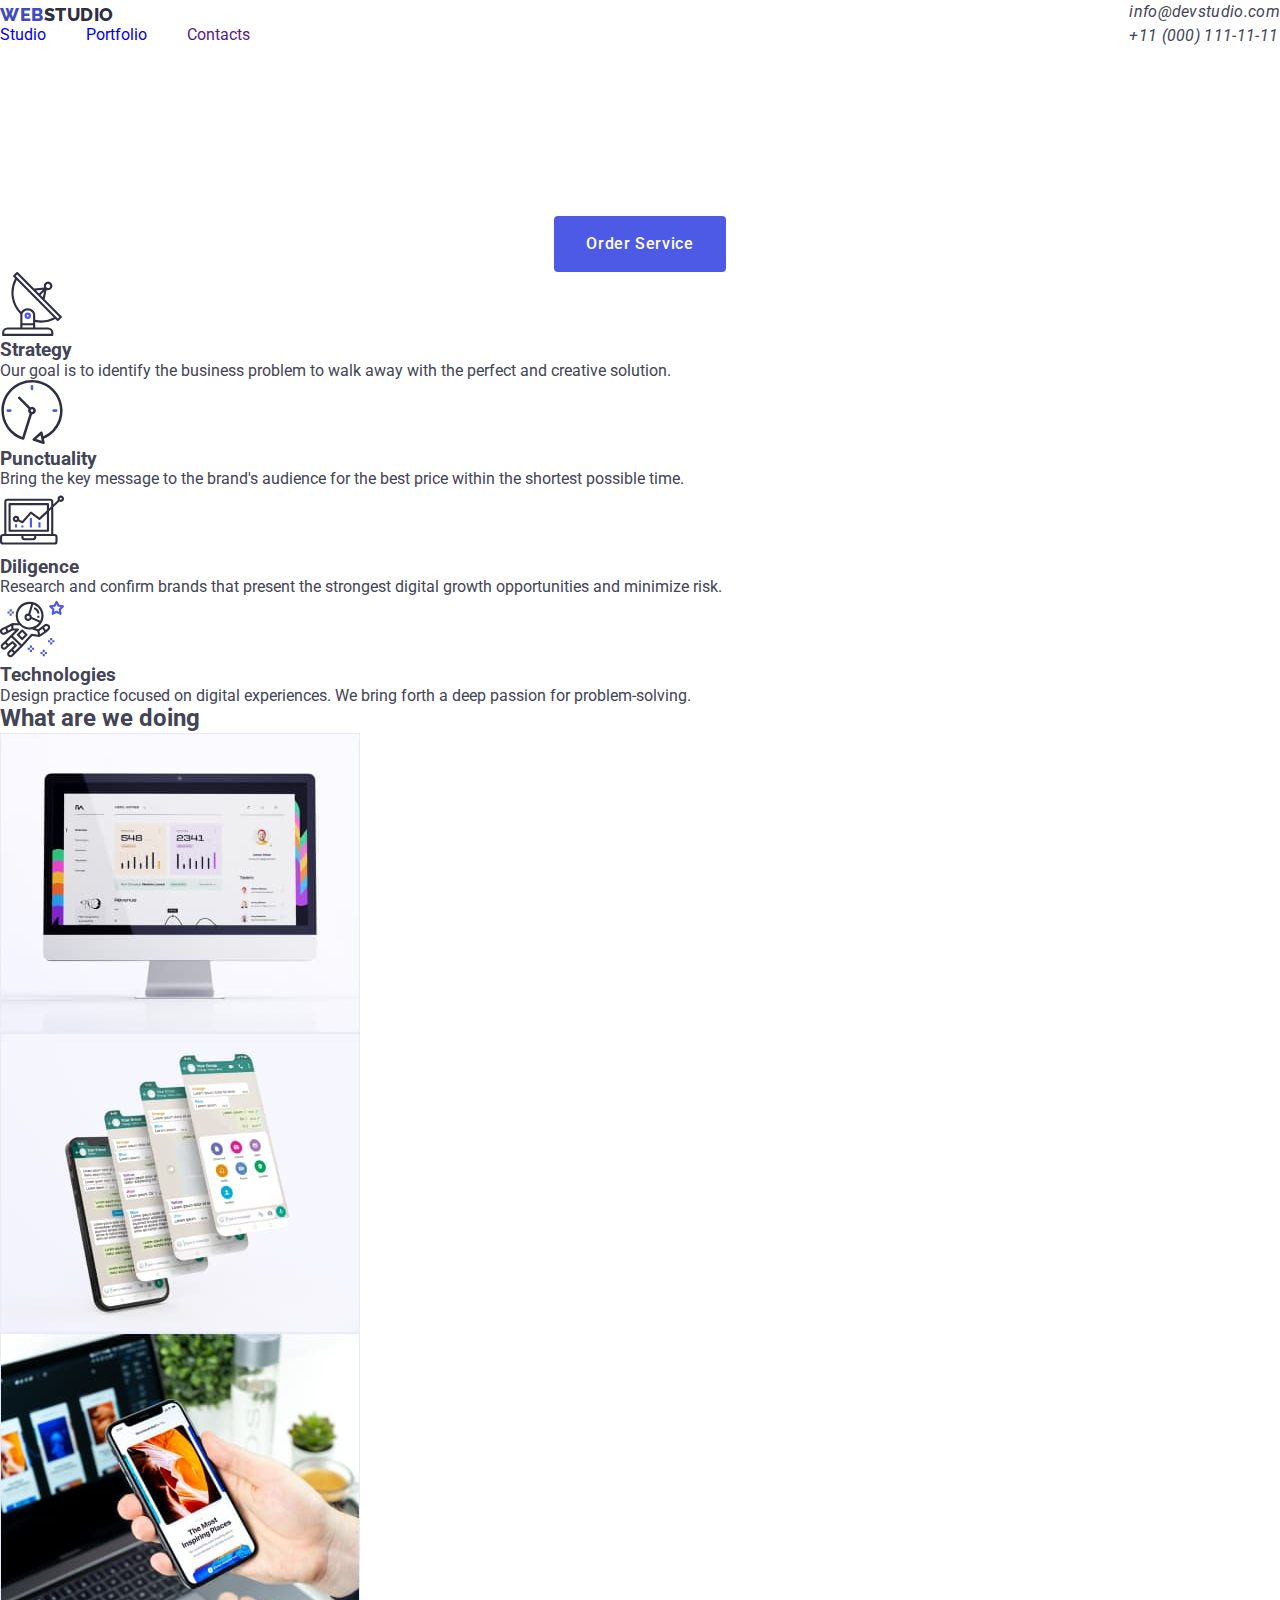
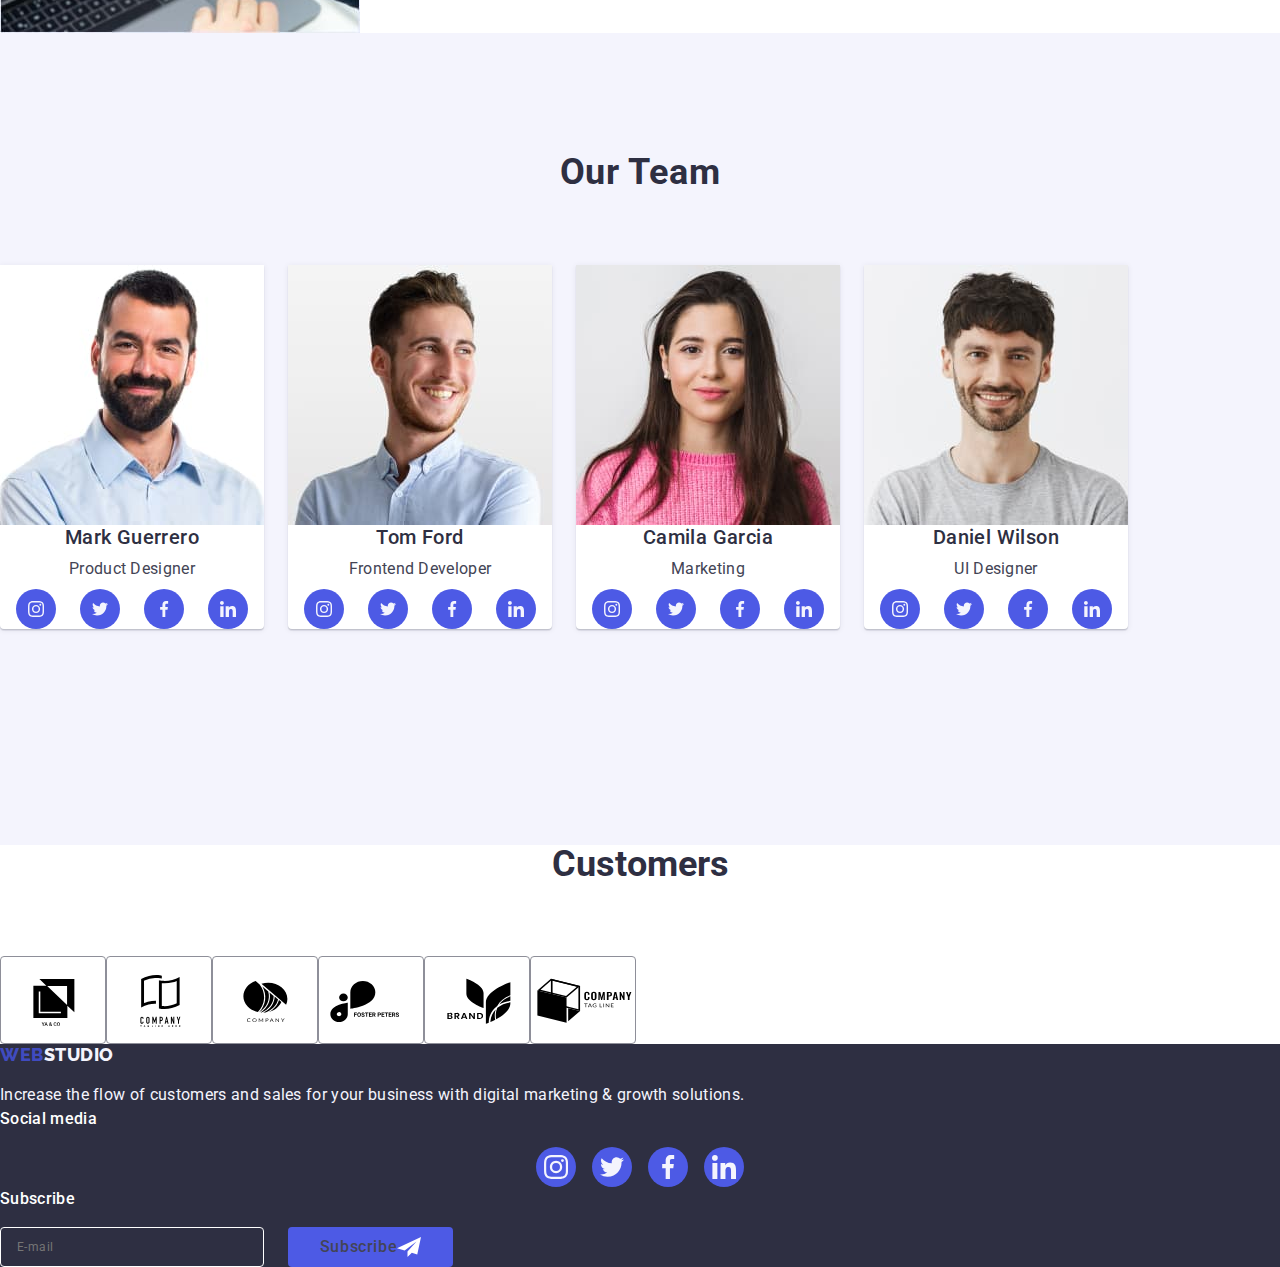
==== commit 0a5c962f: "update" ====
--- a/index.html
+++ b/index.html
@@ -37,7 +37,7 @@
             
         </address></div>
         <div class="mobile-menu js-menu-container">
-            <div class="container mobile-menu-container">
+            <div class="mobile-menu-container">
             <button type="button" class="mobile-menu-close-btn js-close-menu">
             <svg class="menu-mobile-close-icon" width="8" height="8">
             <use href="./images/icons.svg#icon-x-end"></use>
@@ -50,10 +50,10 @@
             </ul>
             <div class="mobile-menu-contact-list">
             <ul class="mobile-contact-list list">
-            <li><a class="contact-link mobile-contact-link link" href="mailto:info@devstudio.com">info@devstudio.com</a></li>
-            <li><a class="contact-link mobile-contact-link link" href="tel:+110001111111">+11 (000) 111-11-11</a></li>
+             <li><a class="mobile-contact-link mobile-contact-tel  link" href="tel:+110001111111">+11 (000) 111-11-11</a></li>   
+            <li><a class="mobile-contact-link mobile-contact-email link" href="mailto:info@devstudio.com">info@devstudio.com</a></li>
             </ul>
-            <ul class="list social-list social-list-team mobile-menu-social-list">
+            <ul class="list social-list mobile-menu-social-list">
                 <li class="social-list-item">
                     <a href="" class="social-list-link social-list-link-team">
                         <svg class="icons-social" width="16" height="16">
--- a/css/styles.css
+++ b/css/styles.css
@@ -84,8 +84,6 @@
     flex-direction: row;
     justify-content: center;
     align-items: center;
-    padding: 0px;
-    gap: 24px;
 }
 
 /*Header*/
@@ -94,6 +92,7 @@
     display: flex;
     justify-content: space-between;
     align-items: center;
+    
 }
 
 .logo {
@@ -199,6 +198,10 @@
     text-align: center;
     letter-spacing: 0.02em;
     color: #434455;
+    }
+
+    .social-list-team{
+        gap: 24px;
     }
 
     /*Customers Клієнти*/
@@ -467,7 +470,13 @@
 
 .contact-form-btn-wrapper{
     display: flex;
-    justify-content: center;}    
+    justify-content: center;}  
+    
+    
+/* Футер */
+
+    .footer-socials{
+        gap: 16px;    }
 
 
 
@@ -483,6 +492,17 @@
     .menu {display: none;} 
 
     .header-contact-list {display: none;}
+
+    .page-header-container{
+        width: 428px;
+            height: 70px;
+    }
+
+    .page-header{
+        padding-top: 25.43px;
+            padding-bottom: 25.96px;
+    }
+
 
     /*Hero*/
     .mobile-text-hero{
@@ -532,9 +552,15 @@
     pointer-events: auto;}
 
     .mobile-menu-container {
+        display: flex;
+        flex-direction: column;
+        justify-content: space-between;
     position: relative;
-    padding-top: 80px;
-    padding-left: 24px;}
+    max-width: 428px;
+    margin-left: auto;
+    margin-right: auto;
+    padding:80px 35px 40px 40px;
+height: 100%;}
 
     .menu-mobile-close-icon {
     fill: currentColor;
@@ -552,8 +578,7 @@
     padding: 0;
     border-radius: 50%;
     background: #E7E9FC;
-    opacity: 0.1;
-    border: 1px solid #2E2F42;}
+    border: 1px solid rgba(0, 0, 0, 0.1);}
 
 
     .mobile-menu-list {
@@ -576,22 +601,37 @@
     display: flex;
     flex-direction: column;}
 
-    .mobile-contact-link{
-        
-    }
+    .mobile-contact-tel{
+        font-family: 'Roboto';
+            font-style: normal;
+            font-weight: 700;
+            font-size: 36px;
+            line-height: 40px;
+            letter-spacing: 0.02em;
+            text-transform: capitalize;
+            color: #4D5AE5;
+
+    }
+.mobile-contact-email{
+    font-family: 'Roboto';
+        font-style: normal;
+        font-weight: 500;
+        font-size: 20px;
+        line-height: 24px;
+        letter-spacing: 0.02em;
+        color: #434455;
+
+}
 
     .mobile-menu-social-list{
-    gap: 56px;
-    padding-top: 48px;
-        }
-
-    .social-list-team{
-    margin-top: 0px;
-        }
+        justify-content: space-between;
+    margin-top: 48px;}
+
 
     .mobile-contact-list {
     display: flex;
-    flex-direction: column;}
+    flex-direction: column;
+gap: 40px;}
 
     /*Our-Direction*/
     .our-direction{
@@ -663,6 +703,10 @@
     margin-right: auto;
 margin-top: 16px;}
 
+.modal-window{
+    max-width: 392px;
+    max-height: 584px;
+}
 
 
 }
@@ -757,9 +801,9 @@
     display: flex;
     gap: 24px;
     align-items: center;}
+
     .page-header {
-    padding-top: 24px;
-    padding-bottom: 22px;}
+  }
 
 .visually-hidden {
     position: absolute;
@@ -783,16 +827,16 @@
 
 /* Стилі планшет */
 
-@media screen and (min width: 768px) and (max-width: 1157px) {
+@media screen and (min-width: 768px) and (max-width: 1157px) {
     .container {
 
     }
-
+    
 }
 
 /* Стилі планшет+десктоп */
 
-@media screen and (min width: 768px) {
+@media screen and (min-width: 768px) {
     .container {
  }
 
@@ -801,13 +845,31 @@
  .contact-form-footer-input {
     width: 264px;
     height: 40px;}
-    
-
-
-
-}
-
-
-
-
-
+
+        .mobile-menu-open-btn {
+            display: none;}
+
+ .mobile-menu{
+    display:none;}
+
+.menu {
+    display: flex;
+    gap: 40px;
+}
+
+
+
+
+ }           
+
+
+    
+
+
+
+
+
+
+
+
+
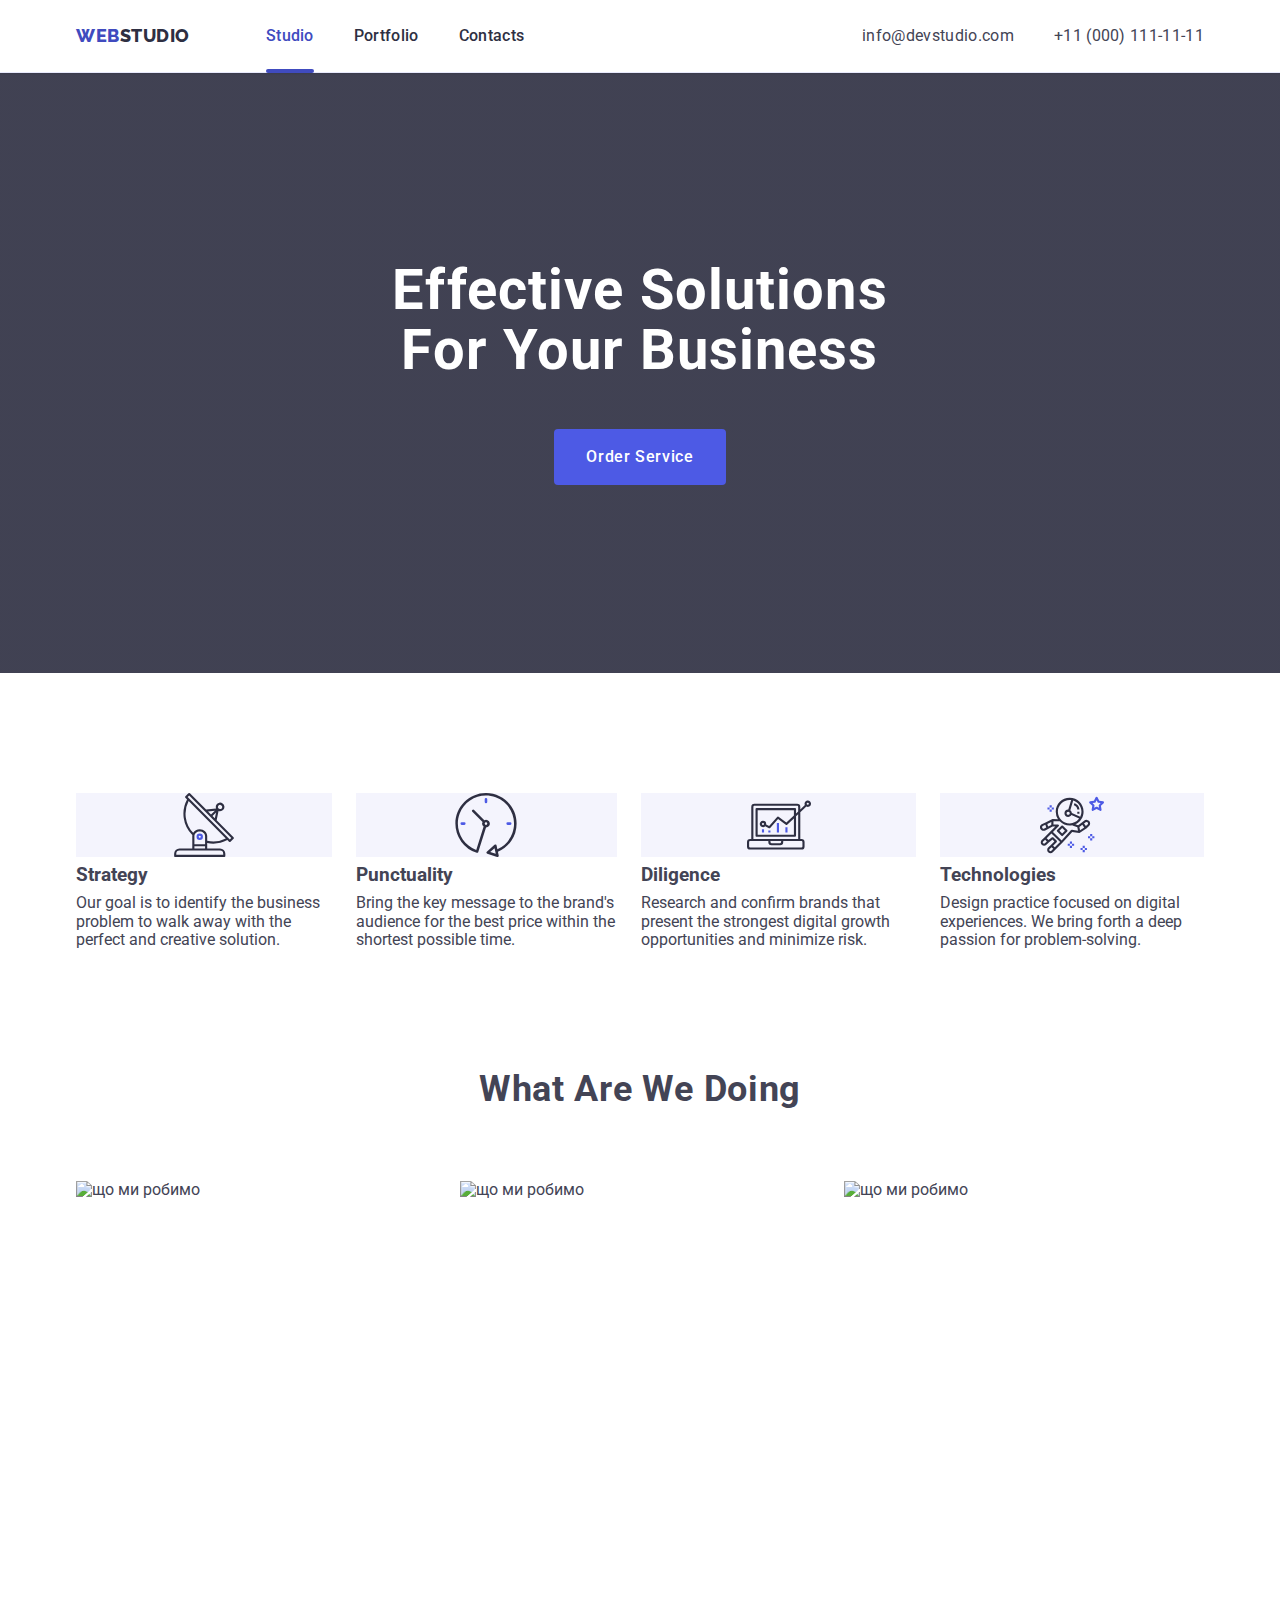
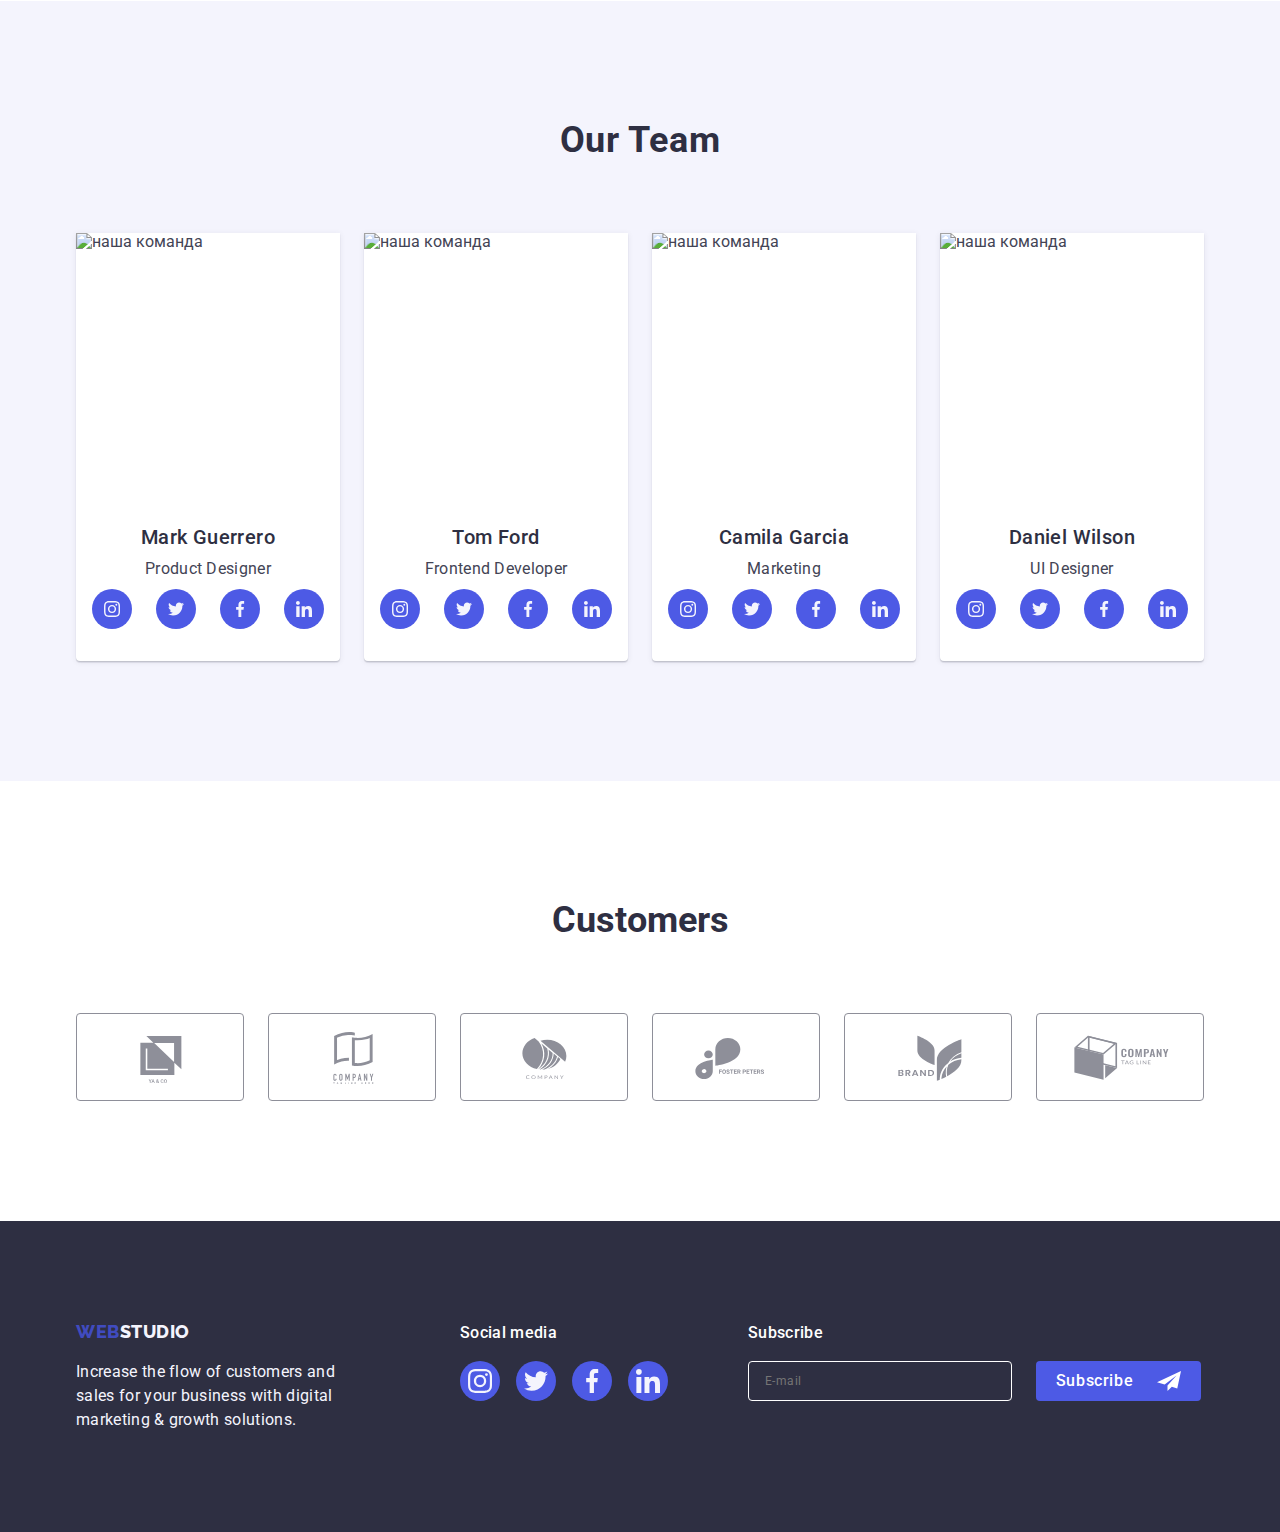
==== commit b0c5fc79: "update" ====
--- a/index.html
+++ b/index.html
@@ -1,5 +1,6 @@
 <!DOCTYPE html>
 <html lang="en">
+
 <head>
     <meta charset="UTF-8">
     <meta http-equiv="X-UA-Compatible" content="IE=edge">
@@ -7,495 +8,532 @@
     <title>Main-Page</title>
     <link rel="preconnect" href="https://fonts.googleapis.com">
     <link rel="preconnect" href="https://fonts.gstatic.com" crossorigin>
-    <link href="https://fonts.googleapis.com/css2?family=Raleway:wght@800&family=Roboto:wght@400;500;700;900&display=swap"
+    <link
+        href="https://fonts.googleapis.com/css2?family=Raleway:wght@800&family=Roboto:wght@400;500;700;900&display=swap"
         rel="stylesheet">
-        <link rel="stylesheet" href="https://cdnjs.cloudflare.com/ajax/libs/modern-normalize/1.1.0/modern-normalize.min.css">
+    <link rel="stylesheet"
+        href="https://cdnjs.cloudflare.com/ajax/libs/modern-normalize/1.1.0/modern-normalize.min.css">
     <link rel="stylesheet" href="./css/styles.css">
 </head>
+
 <body>
     <!--Header-->
-        <header class="page-header">
-            <div class="container page-header-container">
-                <nav class="page-navigation">
+    <header class="page-header">
+        <div class="container page-header-container">
+            <nav class="page-navigation">
                 <a class="logo link" href="./index.html">Web<span class="logo-st">Studio</span></a>
                 <ul class="menu list">
-                <li class="menu-item"><a class="menu-link link line" href="./index.html">Studio</a></li>
-                <li class="menu-item"><a class="menu-link link" href="./portfolio.html">Portfolio</a></li>
-                <li class="menu-item"><a class="menu-link link " href="">Contacts</a></li>
-            </ul>
-        </nav>
-        <button type="button" class="mobile-menu-open-btn js-open-menu" aria-expanded="false" aria-controls="mobile-menu" >
-            <svg class="mobile-menu-open-btn-icon" width="32" height="22">
-            <use href="./images/icons.svg#icon-menu-hamburger"></use>
-        </svg></button>
-            
-        <address class="header-contact-list">
+                    <li class="menu-item"><a class="menu-link link line" href="./index.html">Studio</a></li>
+                    <li class="menu-item"><a class="menu-link link" href="./portfolio.html">Portfolio</a></li>
+                    <li class="menu-item"><a class="menu-link link " href="">Contacts</a></li>
+                </ul>
+            </nav>
+            <button type="button" class="mobile-menu-open-btn js-open-menu" aria-expanded="false"
+                aria-controls="mobile-menu">
+                <svg class="mobile-menu-open-btn-icon" width="32" height="22">
+                    <use href="./images/icons.svg#icon-menu-hamburger"></use>
+                </svg></button>
+
+            <address class="header-contact-list">
                 <ul class="contact-list list">
-                <li><a class="contact-link link" href="mailto:info@devstudio.com">info@devstudio.com</a></li>
-                <li><a class="contact-link link" href="tel:+110001111111">+11 (000) 111-11-11</a></li>
-            </ul>
-            
-        </address></div>
-        <div class="mobile-menu js-menu-container">
+                    <li><a class="contact-link link" href="mailto:info@devstudio.com">info@devstudio.com</a></li>
+                    <li><a class="contact-link link" href="tel:+110001111111">+11 (000) 111-11-11</a></li>
+                </ul>
+
+            </address>
+        </div>
+        <div class="mobile-menu js-menu-container" id="mobile-menu">
             <div class="mobile-menu-container">
-            <button type="button" class="mobile-menu-close-btn js-close-menu">
-            <svg class="menu-mobile-close-icon" width="8" height="8">
-            <use href="./images/icons.svg#icon-x-end"></use>
-            </svg>
-            </button>
-            <ul class="mobile-menu-list list">
-            <li class="mobile-menu-item"><a class="link" href="./index.html">Studio</a></li>
-            <li class="mobile-menu-item"><a class="link" href="./portfolio.html">Portfolio</a></li>
-            <li class="mobile-menu-item"><a class="link" href="">Contacts</a></li>
-            </ul>
-            <div class="mobile-menu-contact-list">
-            <ul class="mobile-contact-list list">
-             <li><a class="mobile-contact-link mobile-contact-tel  link" href="tel:+110001111111">+11 (000) 111-11-11</a></li>   
-            <li><a class="mobile-contact-link mobile-contact-email link" href="mailto:info@devstudio.com">info@devstudio.com</a></li>
-            </ul>
-            <ul class="list social-list mobile-menu-social-list">
-                <li class="social-list-item">
-                    <a href="" class="social-list-link social-list-link-team">
-                        <svg class="icons-social" width="16" height="16">
-                            <use href="./images/icons.svg#icon-instagram">
-                            </use>
-                        </svg></a>
-                </li>
-                <li class="social-list-item">
-                    <a href="" class="social-list-link social-list-link-team">
-                        <svg class="icons-social" width="16" height="16">
-                            <use href="./images/icons.svg#icon-twitter"></use>
-                        </svg></a>
-            
-                </li>
-                <li class="social-list-item">
-                    <a href="" class="social-list-link social-list-link-team"><svg class="icons-social" width="16" height="16">
-                            <use href="./images/icons.svg#icon-facebook"></use>
-                        </svg></a>
-            
-                </li>
-                <li class="social-list-item">
-                    <a href="" class="social-list-link social-list-link-team"><svg class="icons-social" width="16" height="16">
-                            <use href="./images/icons.svg#icon-linkedin"></use>
-                        </svg></a>
-            
-                </li>
-            </ul>
-            </div>
-            </div>
-        </div>
-                
-        </header>
-        <main>
-                <section class="hero mobile-hero">
-                    <div class="container">
-                        <h1 class="text-hero mobile-text-hero">Effective Solutions <br>
-            For Your Business</h1>
-                <button class="button-hero button" type="button" data-modal-open>Order Service</button></div>
-               
-            </section>
-            
-            <!--Наш напрямок Our-Direction-->
-                <section class="our-way">
-                    <div class="container">
-                        <h2 hidden class="our-way-text visually-hidden">features</h2>
-                <ul class="our-direction list">
-                    <li class="list-our-way">
-                    
-                            <div class="icon-item">
-                                <svg  width="64" height="64">
-                                <use href="./images/icons.svg#icon-antenna"></use>
-                            </svg></div>
-                            
-                        
-                        <h3 class="text-main-our-way">Strategy</h3>
-                        <p class="text-minor-our-way">Our goal is to identify the business
-                        problem to walk away with the perfect and creative solution.</p>
-                    </li>
-                    <li class="list-our-way">
-                        
-                            <div class="icon-item">
-                                <svg  width="64" height="64">
-                                <use href="./images/icons.svg#icon-clock"></use>
-                            </svg></div>
-                            
-                        
-                        <h3 class="text-main-our-way">Punctuality</h3>
-                        <p class="text-minor-our-way">Bring the key message to the brand's audience for the best price within the shortest possible time.</p>
-                    </li>
-                    <li class="list-our-way">
-                        <div class="icon-item">
-                            <svg  width="64" height="64">
-                                <use href="./images/icons.svg#icon-diagram"></use>
-                            </svg></div>
-                            
-                        
-                        <h3 class="text-main-our-way">Diligence</h3>
-                        <p class="text-minor-our-way">Research and confirm brands that present the strongest digital growth opportunities and minimize risk.</p>
-                    </li>
-                    <li class="list-our-way">
-                        <div class="icon-item">
-                            <svg  width="64" height="64">
-                                <use href="./images/icons.svg#icon-astronaut"></use>
-                            </svg></div>
-                            
-                        
-                        <h3 class="text-main-our-way">Technologies</h3>
-                        <p class="text-minor-our-way">Design practice focused on digital experiences. We bring forth a deep passion for problem-solving.</p>
-                    </li>
-                </ul></div>
-                
-
-            </section>
-            
-            <!--Що ми робимо-->
-                <section class="section-our-works">
-                    <div class="container">
-                        <h2 class="our-works">  What are we doing </h2>
-                <ul class="list list-our-work">
-                    <li class="our-works-photo"><img src="./images/what-we-are-douing/rectangle.jpg" alt="що ми робимо" 
-                        width="360" 
-                        height="300">
-                    </li>
-                    <li class="our-works-photo"><img src="./images/what-we-are-douing/rectangle1.jpg" alt="що ми робимо"
-                        width="360"
-                         height="300">
-                    </li>
-                    <li class="our-works-photo"><img src="./images/what-we-are-douing/rectangle2.jpg" alt="що ми робимо"
-                        width="360" 
-                        height="300"></li>
-                </ul></div>
-            </section>
-            
-           <!--Наша команда Our-Team-->
-            <section class="main-team section-our-team">
-                <div class="container">
-                    <h2 class="text-main-team">Our Team</h2>
-                 <ul class="list list-our-team">
-                    <li class="team-list-item">
-                        <img src="./images/our-team/mark.jpg" alt="наша команда" width="264"
-                         height="260">
-                         <div class="team-name">
-                            <h3 class="text-main-our-team">Mark Guerrero</h3>
-                        <p class="text-minor-our-team">Product Designer</p>
-                    <ul class="list social-list social-list-team">
+                <button type="button" class="mobile-menu-close-btn js-close-menu">
+                    <svg class="menu-mobile-close-icon" width="8" height="8">
+                        <use href="./images/icons.svg#icon-x-end"></use>
+                    </svg>
+                </button>
+                <ul class="mobile-menu-list list">
+                    <li class="mobile-menu-item"><a class="link mobile-menu-link current-mobile-link"
+                            href="./index.html">Studio</a></li>
+                    <li class="mobile-menu-item"><a class="link mobile-menu-link" href="./portfolio.html">Portfolio</a>
+                    </li>
+                    <li class="mobile-menu-item"><a class="link mobile-menu-link" href="">Contacts</a></li>
+                </ul>
+                <div class="mobile-menu-contact-list">
+                    <ul class="mobile-contact-list list">
+                        <li><a class="mobile-contact-link mobile-contact-tel  link" href="tel:+110001111111">+11 (000)
+                                111-11-11</a></li>
+                        <li><a class="mobile-contact-link mobile-contact-email link"
+                                href="mailto:info@devstudio.com">info@devstudio.com</a></li>
+                    </ul>
+                    <ul class="list social-list mobile-menu-social-list">
                         <li class="social-list-item">
-                            <a  href="" class="social-list-link social-list-link-team">
-                                <svg class="icons-social" width="16"
-                        height="16">
-                                <use href="./images/icons.svg#icon-instagram">
-                                </use>
-                            </svg></a>
+                            <a href="" class="social-list-link social-list-link-team">
+                                <svg class="icons-social" width="16" height="16">
+                                    <use href="./images/icons.svg#icon-instagram">
+                                    </use>
+                                </svg></a>
                         </li>
                         <li class="social-list-item">
                             <a href="" class="social-list-link social-list-link-team">
-                                <svg class="icons-social" width="16"
-                        height="16">
-                                <use href="./images/icons.svg#icon-twitter"></use>
-                            </svg></a>
-                            
+                                <svg class="icons-social" width="16" height="16">
+                                    <use href="./images/icons.svg#icon-twitter"></use>
+                                </svg></a>
+
                         </li>
                         <li class="social-list-item">
-                            <a href="" class="social-list-link social-list-link-team"><svg class="icons-social" width="16"
-                        height="16">
-                                <use href="./images/icons.svg#icon-facebook"></use>
-                            </svg></a>
-                            
+                            <a href="" class="social-list-link social-list-link-team"><svg class="icons-social"
+                                    width="16" height="16">
+                                    <use href="./images/icons.svg#icon-facebook"></use>
+                                </svg></a>
+
                         </li>
                         <li class="social-list-item">
-                            <a href="" class="social-list-link social-list-link-team"><svg class="icons-social" width="16"
-                        height="16">
-                                <use href="./images/icons.svg#icon-linkedin"></use>
-                            </svg></a>
-                           
+                            <a href="" class="social-list-link social-list-link-team"><svg class="icons-social"
+                                    width="16" height="16">
+                                    <use href="./images/icons.svg#icon-linkedin"></use>
+                                </svg></a>
+
                         </li>
                     </ul>
-                    </div>
-                        
-                        </li>
-                    
+                </div>
+            </div>
+        </div>
+
+    </header>
+    <main>
+        <section class="hero">
+            <div class="container">
+                <h1 class="text-hero">Effective Solutions <br>
+                    For Your Business</h1>
+                <button class="button-hero button" type="button" data-modal-open>Order Service</button>
+            </div>
+
+        </section>
+
+        <!--Наш напрямок Our-Direction-->
+        <section class="our-way">
+            <div class="container">
+                <h2 hidden class="our-way-text visually-hidden">features</h2>
+                <ul class="our-direction list">
+                    <li class="list-our-way">
+
+                        <div class="icon-item">
+                            <svg width="64" height="64">
+                                <use href="./images/icons.svg#icon-antenna"></use>
+                            </svg>
+                        </div>
+
+
+                        <h3 class="text-main-our-way">Strategy</h3>
+                        <p class="text-minor-our-way">Our goal is to identify the business
+                            problem to walk away with the perfect and creative solution.</p>
+                    </li>
+                    <li class="list-our-way">
+
+                        <div class="icon-item">
+                            <svg width="64" height="64">
+                                <use href="./images/icons.svg#icon-clock"></use>
+                            </svg>
+                        </div>
+
+
+                        <h3 class="text-main-our-way">Punctuality</h3>
+                        <p class="text-minor-our-way">Bring the key message to the brand's audience for the best price
+                            within the shortest possible time.</p>
+                    </li>
+                    <li class="list-our-way">
+                        <div class="icon-item">
+                            <svg width="64" height="64">
+                                <use href="./images/icons.svg#icon-diagram"></use>
+                            </svg>
+                        </div>
+
+
+                        <h3 class="text-main-our-way">Diligence</h3>
+                        <p class="text-minor-our-way">Research and confirm brands that present the strongest digital
+                            growth opportunities and minimize risk.</p>
+                    </li>
+                    <li class="list-our-way">
+                        <div class="icon-item">
+                            <svg width="64" height="64">
+                                <use href="./images/icons.svg#icon-astronaut"></use>
+                            </svg>
+                        </div>
+
+
+                        <h3 class="text-main-our-way">Technologies</h3>
+                        <p class="text-minor-our-way">Design practice focused on digital experiences. We bring forth a
+                            deep passion for problem-solving.</p>
+                    </li>
+                </ul>
+            </div>
+
+
+        </section>
+
+        <!--Що ми робимо-->
+        <section class="section-our-works">
+            <div class="container">
+                <h2 class="our-works"> What are we doing </h2>
+                <ul class="list list-our-work">
+                    <li class="our-works-photo">
+
+                        <img srcset="./images/main-page-desktop-x2/doing-1-2.jpg 2x"
+                            src="./images/main-page-desktop-x1/doing-1-1.jpg" alt="що ми робимо" width="360"
+                            height="300">
+
+                    </li>
+                    <li class="our-works-photo">
+                        <img srcset="./images/main-page-desktop-x2/doing-2-2.jpg 2x"
+                            src="./images/main-page-desktop-x1/doing-2-1.jpg" alt="що ми робимо" width="360"
+                            height="300">
+                    </li>
+                    <li class="our-works-photo">
+                        <img srcset="./images/main-page-desktop-x2/doing-3-2.jpg 2x"
+                            src="./images/main-page-desktop-x1/doing-3-1.jpg" alt="що ми робимо" width="360"
+                            height="300">
+                </ul>
+            </div>
+        </section>
+
+        <!--Наша команда Our-Team-->
+        <section class="main-team section-our-team">
+            <div class="container">
+                <h2 class="text-main-team">Our Team</h2>
+                <ul class="list list-our-team">
                     <li class="team-list-item">
-                        <img src="./images/our-team/tom.jpg" alt="наша команда"
-                        width="264" 
-                        height="260">
+                        <img srcset="./images/main-page-desktop-x2/mark-2.jpg 2x"
+                            src="./images/main-page-desktop-x1/mark-1.jpg" alt="наша команда" width="264" height="260">
+                        <div class="team-name">
+                            <h3 class="text-main-our-team">Mark Guerrero</h3>
+                            <p class="text-minor-our-team">Product Designer</p>
+                            <ul class="list social-list social-list-team">
+                                <li class="social-list-item">
+                                    <a href="" class="social-list-link social-list-link-team">
+                                        <svg class="icons-social" width="16" height="16">
+                                            <use href="./images/icons.svg#icon-instagram">
+                                            </use>
+                                        </svg></a>
+                                </li>
+                                <li class="social-list-item">
+                                    <a href="" class="social-list-link social-list-link-team">
+                                        <svg class="icons-social" width="16" height="16">
+                                            <use href="./images/icons.svg#icon-twitter"></use>
+                                        </svg></a>
+
+                                </li>
+                                <li class="social-list-item">
+                                    <a href="" class="social-list-link social-list-link-team"><svg class="icons-social"
+                                            width="16" height="16">
+                                            <use href="./images/icons.svg#icon-facebook"></use>
+                                        </svg></a>
+
+                                </li>
+                                <li class="social-list-item">
+                                    <a href="" class="social-list-link social-list-link-team"><svg class="icons-social"
+                                            width="16" height="16">
+                                            <use href="./images/icons.svg#icon-linkedin"></use>
+                                        </svg></a>
+
+                                </li>
+                            </ul>
+                        </div>
+
+                    </li>
+
+                    <li class="team-list-item">
+                        <img srcset="./images/main-page-desktop-x2/tom-2.jpg 2x"
+                            src="./images/main-page-desktop-x1/tom-1.jpg" alt="наша команда" width="264" height="260">
                         <div class="team-name">
                             <h3 class="text-main-our-team">Tom Ford</h3>
-                        <p class="text-minor-our-team">Frontend Developer</p>
-                        <ul class="list social-list social-list-team">
-                            <li class="social-list-item">
-                                <a href="" class="social-list-link social-list-link-team">
-                                    <svg class="icons-social" width="16" height="16">
-                                        <use href="./images/icons.svg#icon-instagram">
-                                        </use>
-                                    </svg></a>
-                            </li>
-                            <li class="social-list-item">
-                                <a href="" class="social-list-link social-list-link-team">
-                                    <svg class="icons-social" width="16" height="16">
-                                        <use href="./images/icons.svg#icon-twitter"></use>
-                                    </svg></a>
-                        
-                            </li>
-                            <li class="social-list-item">
-                                <a href="" class="social-list-link social-list-link-team"><svg class="icons-social" width="16" height="16">
-                                        <use href="./images/icons.svg#icon-facebook"></use>
-                                    </svg></a>
-                        
-                            </li>
-                            <li class="social-list-item">
-                                <a href="" class="social-list-link social-list-link-team"><svg class="icons-social" width="16" height="16">
-                                        <use href="./images/icons.svg#icon-linkedin"></use>
-                                    </svg></a>
-                        
-                            </li>
-                        </ul>
-                    </div>
-                        
-                    </li>
-                    
-                    <li class="team-list-item"><img src="./images/our-team/camila.jpg" alt="наша команда"
-                        width="264" 
-                        height="260">
+                            <p class="text-minor-our-team">Frontend Developer</p>
+                            <ul class="list social-list social-list-team">
+                                <li class="social-list-item">
+                                    <a href="" class="social-list-link social-list-link-team">
+                                        <svg class="icons-social" width="16" height="16">
+                                            <use href="./images/icons.svg#icon-instagram">
+                                            </use>
+                                        </svg></a>
+                                </li>
+                                <li class="social-list-item">
+                                    <a href="" class="social-list-link social-list-link-team">
+                                        <svg class="icons-social" width="16" height="16">
+                                            <use href="./images/icons.svg#icon-twitter"></use>
+                                        </svg></a>
+
+                                </li>
+                                <li class="social-list-item">
+                                    <a href="" class="social-list-link social-list-link-team"><svg class="icons-social"
+                                            width="16" height="16">
+                                            <use href="./images/icons.svg#icon-facebook"></use>
+                                        </svg></a>
+
+                                </li>
+                                <li class="social-list-item">
+                                    <a href="" class="social-list-link social-list-link-team"><svg class="icons-social"
+                                            width="16" height="16">
+                                            <use href="./images/icons.svg#icon-linkedin"></use>
+                                        </svg></a>
+
+                                </li>
+                            </ul>
+                        </div>
+
+                    </li>
+
+                    <li class="team-list-item">
+                        <img srcset="./images/main-page-desktop-x2/camila-2.jpg 2x"
+                            src="./images/main-page-desktop-x1/camila-1.jpg" alt="наша команда" width="264"
+                            height="260">
                         <div class="team-name">
                             <h3 class="text-main-our-team">Camila Garcia</h3>
-                        <p class="text-minor-our-team">Marketing</p>
-                        <ul class="list social-list social-list-team">
-                            <li class="social-list-item">
-                                <a href="" class="social-list-link social-list-link-team">
-                                    <svg class="icons-social" width="16" height="16">
-                                        <use href="./images/icons.svg#icon-instagram">
-                                        </use>
-                                    </svg></a>
-                            </li>
-                            <li class="social-list-item">
-                                <a href="" class="social-list-link social-list-link-team">
-                                    <svg class="icons-social" width="16" height="16">
-                                        <use href="./images/icons.svg#icon-twitter"></use>
-                                    </svg></a>
-                        
-                            </li>
-                            <li class="social-list-item">
-                                <a href="" class="social-list-link social-list-link-team"><svg class="icons-social" width="16" height="16">
-                                        <use href="./images/icons.svg#icon-facebook"></use>
-                                    </svg></a>
-                        
-                            </li>
-                            <li class="social-list-item">
-                                <a href="" class="social-list-link social-list-link-team"><svg class="icons-social" width="16" height="16">
-                                        <use href="./images/icons.svg#icon-linkedin"></use>
-                                    </svg></a>
-                        
-                            </li>
-                        </ul>
-                    </div>
-                        
-                    </li>
-                    
-                    <li class="team-list-item"><img src="./images/our-team/daniel.jpg" alt="наша команда"
-                        width="264" 
-                        height="260">
+                            <p class="text-minor-our-team">Marketing</p>
+                            <ul class="list social-list social-list-team">
+                                <li class="social-list-item">
+                                    <a href="" class="social-list-link social-list-link-team">
+                                        <svg class="icons-social" width="16" height="16">
+                                            <use href="./images/icons.svg#icon-instagram">
+                                            </use>
+                                        </svg></a>
+                                </li>
+                                <li class="social-list-item">
+                                    <a href="" class="social-list-link social-list-link-team">
+                                        <svg class="icons-social" width="16" height="16">
+                                            <use href="./images/icons.svg#icon-twitter"></use>
+                                        </svg></a>
+
+                                </li>
+                                <li class="social-list-item">
+                                    <a href="" class="social-list-link social-list-link-team"><svg class="icons-social"
+                                            width="16" height="16">
+                                            <use href="./images/icons.svg#icon-facebook"></use>
+                                        </svg></a>
+
+                                </li>
+                                <li class="social-list-item">
+                                    <a href="" class="social-list-link social-list-link-team"><svg class="icons-social"
+                                            width="16" height="16">
+                                            <use href="./images/icons.svg#icon-linkedin"></use>
+                                        </svg></a>
+
+                                </li>
+                            </ul>
+                        </div>
+
+                    </li>
+
+                    <li class="team-list-item">
+                        <img srcset="./images/main-page-desktop-x2/daniel-2.jpg 2x"
+                            src="./images/main-page-desktop-x1/daniel-1.jpg" alt="наша команда" width="264"
+                            height="260">
                         <div class="team-name">
                             <h3 class="text-main-our-team">Daniel Wilson</h3>
-                        <p class="text-minor-our-team">UI Designer</p>
-                        <ul class="list social-list social-list-team">
-                            <li class="social-list-item">
-                                <a href="" class="social-list-link social-list-link-team">
-                                    <svg class="icons-social" width="16" height="16">
-                                        <use href="./images/icons.svg#icon-instagram">
-                                        </use>
-                                    </svg></a>
-                            </li>
-                            <li class="social-list-item">
-                                <a href="" class="social-list-link social-list-link-team">
-                                    <svg class="icons-social" width="16" height="16">
-                                        <use href="./images/icons.svg#icon-twitter"></use>
-                                    </svg></a>
-                        
-                            </li>
-                            <li class="social-list-item">
-                                <a href="" class="social-list-link social-list-link-team"><svg class="icons-social" width="16" height="16">
-                                        <use href="./images/icons.svg#icon-facebook"></use>
-                                    </svg></a>
-                        
-                            </li>
-                            <li class="social-list-item">
-                                <a href="" class="social-list-link social-list-link-team"><svg class="icons-social" width="16" height="16">
-                                        <use href="./images/icons.svg#icon-linkedin"></use>
-                                    </svg></a>
-                        
-                            </li>
-                        </ul>
+                            <p class="text-minor-our-team">UI Designer</p>
+                            <ul class="list social-list social-list-team">
+                                <li class="social-list-item">
+                                    <a href="" class="social-list-link social-list-link-team">
+                                        <svg class="icons-social" width="16" height="16">
+                                            <use href="./images/icons.svg#icon-instagram">
+                                            </use>
+                                        </svg></a>
+                                </li>
+                                <li class="social-list-item">
+                                    <a href="" class="social-list-link social-list-link-team">
+                                        <svg class="icons-social" width="16" height="16">
+                                            <use href="./images/icons.svg#icon-twitter"></use>
+                                        </svg></a>
+
+                                </li>
+                                <li class="social-list-item">
+                                    <a href="" class="social-list-link social-list-link-team"><svg class="icons-social"
+                                            width="16" height="16">
+                                            <use href="./images/icons.svg#icon-facebook"></use>
+                                        </svg></a>
+
+                                </li>
+                                <li class="social-list-item">
+                                    <a href="" class="social-list-link social-list-link-team"><svg class="icons-social"
+                                            width="16" height="16">
+                                            <use href="./images/icons.svg#icon-linkedin"></use>
+                                        </svg></a>
+
+                                </li>
+                            </ul>
+                        </div>
+
+                    </li>
+
+                </ul>
+            </div>
+        </section>
+
+        <!--Клієнти-->
+        <section class="customers">
+            <div class="container">
+                <h2 class="customers-main">Customers</h2>
+                <ul class="list customers-list">
+                    <li class="customers-item">
+                        <a class="customers-id" href=""> <svg class="customers-bt" width="104" height="56">
+                                <use href="./images/icons.svg#icon-Logo">
+                                </use>
+                            </svg></a>
+                    </li>
+                    <li class="customers-item">
+                        <a class="customers-id" href=""> <svg class="customers-bt" width="104" height="56">
+                                <use href="./images/icons.svg#icon-Logo1"></use>
+                            </svg></a>
+                    </li>
+                    <li class="customers-item">
+                        <a class="customers-id" href=""> <svg class="customers-bt" width="104" height="56">
+                                <use href="./images/icons.svg#icon-Logo2"></use>
+                            </svg></a>
+                    </li>
+                    <li class="customers-item">
+                        <a class="customers-id" href=""> <svg class="customers-bt" width="104" height="56">
+                                <use href="./images/icons.svg#icon-Logo3"></use>
+                            </svg></a>
+                    </li>
+                    <li class="customers-item">
+                        <a class="customers-id" href=""> <svg class="customers-bt" width="104" height="56">
+                                <use href="./images/icons.svg#icon-Logo4"></use>
+                            </svg></a>
+                    </li>
+                    <li class="customers-item">
+                        <a class="customers-id" href=""> <svg class="customers-bt" width="104" height="56">
+                                <use href="./images/icons.svg#icon-Logo5"></use>
+                            </svg></a>
+                    </li>
+                </ul>
+            </div>
+
+        </section>
+
+    </main>
+    <footer class="page-footer">
+        <div class="container footer-container">
+            <div class="footer-item">
+                <a class="logo link logo-footer-page " href="./index.html">Web<span
+                        class="logo-footer">Studio</span></a>
+                <p class="text-footer">Increase the flow of customers and sales for your business with digital marketing
+                    & growth solutions.</p>
+            </div>
+
+            <div class="footer-social-container">
+                <p class="footer-icon-title">Social media</p>
+                <ul class="list footer-socials  social-list">
+                    <li class="social-list-item">
+                        <a href="" class="social-list-link social-list-link-footer">
+                            <svg class="icons-social" width="24" height="24">
+                                <use href="./images/icons.svg#icon-instagram">
+                                </use>
+                            </svg></a>
+                    </li>
+                    <li class="social-list-item">
+                        <a href="" class="social-list-link social-list-link-footer">
+                            <svg class="icons-social" width="24" height="24">
+                                <use href="./images/icons.svg#icon-twitter"></use>
+                            </svg></a>
+
+                    </li>
+                    <li class="social-list-item">
+                        <a href="" class="social-list-link social-list-link-footer"><svg class="icons-social" width="24"
+                                height="24">
+                                <use href="./images/icons.svg#icon-facebook"></use>
+                            </svg></a>
+
+                    </li>
+                    <li class="social-list-item">
+                        <a href="" class="social-list-link social-list-link-footer"><svg class="icons-social" width="24"
+                                height="24">
+                                <use href="./images/icons.svg#icon-linkedin"></use>
+                            </svg></a>
+
+                    </li>
+                </ul>
+
+            </div>
+            <div class="subscribe-footer">
+                <p class="footer-icon-title">Subscribe</p>
+                <form class="form-subscribe-input">
+                    <label class="subscribe-send">
+                        <input class="contact-form-footer-input" type="email" name="user-email" required title="Email"
+                            placeholder="E-mail">
+                    </label>
+                    <button class="button-subscribe button-subscribe-footer" type="submit">Subscribe <svg
+                            class="icon-frame" width="24" height="24">
+                            <use class="" href="./images/icons.svg#icon-Frame"></use>
+                        </svg></button>
+                </form>
+
+            </div>
+        </div>
+
+
+    </footer>
+
+    <div class="backdrop is-hidden " data-modal>
+        <div class="modal-window">
+            <button type="button" class="modal-close-btn button" data-modal-close><svg class="modal-close-icon"
+                    width="8" height="8">
+                    <use href="./images/icons.svg#icon-x-end"></use>
+                </svg></button>
+            <p class="contact-form-text-main">Leave your contacts and we will call you back</p>
+            <form class="contact-form">
+                <div class="label-contact"><label for="user-name" class="contact-form-field-wrapper">Name</label>
+                    <div class="contact-form-input-wrapper">
+                        <input class="contact-form-input" id="user-name" type="text" name="user-name" required
+                            pattern="[a-zA-Zа-яА-ЯЇІіїєЄ]+">
+                        <svg class="svg-persona" width="18" height="24">
+                            <use href="./images/icons.svg#icon-person-black"></use>
+                        </svg>
                     </div>
-                        
-                    </li>
-                    
-                 </ul></div>
-            </section>
-
-          <!--Клієнти-->
-            <section class="customers">
-                <div class="container">
-                    <h2 class="customers-main">Customers</h2>
-                    <ul class="list customers-list">
-                        <li class="customers-item"> 
-                            <a class="customers-id" href=""> <svg class="customers-bt" width="104"
-                            height="56">
-                            <use href="./images/icons.svg#icon-Logo">
-                            </use>
-                        </svg></a></li>
-                        <li class="customers-item">
-                            <a class="customers-id" href=""> <svg class="customers-bt" width="104"
-                            height="56">
-                            <use  href="./images/icons.svg#icon-Logo1"></use>
-                        </svg></a></li>
-                        <li class="customers-item">
-                             <a class="customers-id" href=""> <svg class="customers-bt" width="104"
-                            height="56">
-                            <use  href="./images/icons.svg#icon-Logo2"></use>
-                        </svg></a></li>
-                        <li class="customers-item"> 
-                            <a class="customers-id" href=""> <svg class="customers-bt" width="104"
-                            height="56">
-                            <use  href="./images/icons.svg#icon-Logo3"></use>
-                        </svg></a></li>
-                        <li class="customers-item"> 
-                            <a class="customers-id" href=""> <svg class="customers-bt" width="104"
-                            height="56">
-                            <use  href="./images/icons.svg#icon-Logo4"></use>
-                        </svg></a></li>
-                        <li class="customers-item">
-                            <a class="customers-id" href=""> <svg class="customers-bt" width="104"
-                            height="56">
-                            <use  href="./images/icons.svg#icon-Logo5"></use>
-                        </svg></a></li>
-                    </ul>
                 </div>
 
-            </section>
-            
-        </main>
-            <footer class="page-footer">
-                <div class="container footer-container">
-                    <div class="footer-item">
-                        <a class="logo link logo-footer-page " href="./index.html">Web<span class="logo-footer">Studio</span></a>
-            <p class="text-footer">Increase the flow of customers and sales for your business with digital marketing & growth solutions.</p>
+                <div class="label-contact"><label for="user-tel" class="contact-form-field-wrapper">Phone</label>
+                    <div class="contact-form-input-wrapper">
+                        <input class="contact-form-input" id="user-tel" type="tel" name="usertel" required
+                            pattern="[0-9]{3}-[0-9]{3}-[0-9]{2}-[0-9]{2}" title="xxx-xxx-xx-xx">
+                        <svg class="svg-persona" width="18" height="24">
+                            <use href="./images/icons.svg#icon-phone-black"></use>
+                        </svg>
                     </div>
-                   
-                    <div>
-                         <p class="footer-icon-title">Social media</p> 
-                        <ul class="list footer-socials  social-list">
-                            <li class="social-list-item">
-                                <a href="" class="social-list-link social-list-link-footer">
-                                    <svg class="icons-social" width="24" height="24">
-                                        <use href="./images/icons.svg#icon-instagram">
-                                        </use>
-                                    </svg></a>
-                            </li>
-                            <li class="social-list-item">
-                                <a href="" class="social-list-link social-list-link-footer">
-                                    <svg class="icons-social" width="24" height="24">
-                                        <use href="./images/icons.svg#icon-twitter"></use>
-                                    </svg></a>
-                        
-                            </li>
-                            <li class="social-list-item">
-                                <a href="" class="social-list-link social-list-link-footer"><svg class="icons-social" width="24" height="24">
-                                        <use href="./images/icons.svg#icon-facebook"></use>
-                                    </svg></a>
-                        
-                            </li>
-                            <li class="social-list-item">
-                                <a href="" class="social-list-link social-list-link-footer"><svg class="icons-social" width="24" height="24">
-                                        <use href="./images/icons.svg#icon-linkedin"></use>
-                                    </svg></a>
-                        
-                            </li>
-                        </ul>
-
+                </div>
+
+
+                <div class="label-contact"><label for="user-email" class="contact-form-field-wrapper">Email</label>
+                    <div class="contact-form-input-wrapper">
+                        <input class="contact-form-input" id="user-email" type="tel" name="user-email" required
+                            title="">
+                        <svg class="svg-persona" width="18" height="24">
+                            <use href="./images/icons.svg#icon-email-black"></use>
+                        </svg>
                     </div>
-                    <div class="subscribe-footer">
-                        <p class="footer-icon-title">Subscribe</p>
-                        <form class="form-subscribe-input">
-                            <label class="subscribe-send">
-                                <input class="contact-form-footer-input" type="email" name="user-email" required title="Email" placeholder="E-mail">
-                        </label>
-                        <button class="button-subscribe button-subscribe-footer" type="submit">Subscribe <svg class="icon-frame" width="24" height="24">
-                            <use class="" href="./images/icons.svg#icon-Frame"></use>
-                        </svg></button></form>
-                        
-                    </div>
-                    </div>
-            
-                
-        </footer>
-        
-        <div class="backdrop is-hidden " data-modal>
-            <div class="modal-window">
-                <button type="button" class="modal-close-btn button" data-modal-close><svg class="modal-close-icon" width="8" height="8">
-                <use href="./images/icons.svg#icon-x-end"></use>
-                </svg></button>
-                <p class="contact-form-text-main">Leave your contacts and we will call you back</p>
-                <form class="contact-form">
-                    <div class="label-contact"><label for="user-name" class="contact-form-field-wrapper" >Name</label>
-                        <div class="contact-form-input-wrapper">
-                        <input class="contact-form-input"
-                        id="user-name"
-                        type="text"
-                        name="user-name"
-                        required
-                        pattern="[a-zA-Zа-яА-ЯЇІіїєЄ]+">
-                        <svg class="svg-persona" width="18" height="24"><use href="./images/icons.svg#icon-person-black"></use></svg></div></div>
-                        
-                    <div class="label-contact"><label for="user-tel" class="contact-form-field-wrapper">Phone</label>
-                        <div class="contact-form-input-wrapper">
-                        <input class="contact-form-input" 
-                        id="user-tel"
-                        type="tel" 
-                        name="usertel" 
-                        required 
-                        pattern="[0-9]{3}-[0-9]{3}-[0-9]{2}-[0-9]{2}"
-                        title="xxx-xxx-xx-xx">
-                        <svg class="svg-persona" width="18" height="24"><use href="./images/icons.svg#icon-phone-black"></use></svg></div></div>
-                    
-                        
-                    <div class="label-contact"><label for="user-email" class="contact-form-field-wrapper">Email</label>
-                        <div class="contact-form-input-wrapper">
-                        <input class="contact-form-input" 
-                        id="user-email"
-                        type="tel" 
-                        name="user-email" 
-                        required
-                        title="">
-                        <svg class="svg-persona" width="18" height="24"><use href="./images/icons.svg#icon-email-black"></use></svg></div></div>
-                        
-                    <div class="label-contact-message"><label for="user-comment" class="contact-form-field-wrapper">Comment</label>
-                        <textarea class="contact-form-message"
-                       name="user-comment"
-                       id="user-comment"
-                       placeholder="Text input"></textarea>
-                       </div>  
-
-                    <div class="label-contact-checkbox">
-                        <input class="contact-form-checkbox visually-hidden" 
-                        value="true"
-                        type="checkbox"
-                        id="user-privacy"
-                        name="user-privacy"
-                        required>
-                        <label for="user-privacy" class="contact-form-checkbox-wrapper ">
+                </div>
+
+                <div class="label-contact-message"><label for="user-comment"
+                        class="contact-form-field-wrapper">Comment</label>
+                    <textarea class="contact-form-message" name="user-comment" id="user-comment"
+                        placeholder="Text input"></textarea>
+                </div>
+
+                <div class="label-contact-checkbox">
+                    <input class="contact-form-checkbox visually-hidden" value="true" type="checkbox" id="user-privacy"
+                        name="user-privacy" required>
+                    <label for="user-privacy" class="contact-form-checkbox-wrapper ">
                         <span class="icon-checkbox">
-                            <svg class="contact-form-own-chekbox" width="10" height="8"><use class="contact-form-checkmark-icon" href="./images/icons.svg#icon-checkbox"></use> </svg></span>
-                        I accept the terms and conditions of the   
-                        <a class="contact-privacy" href="">Privacy Policy</a>
-                        </label>
-                    </div>
-                    <button class="contact-form-btn" type="submit">Send</button>
-            
-        </form>
+                            <svg class="contact-form-own-chekbox" width="10" height="8">
+                                <use class="contact-form-checkmark-icon" href="./images/icons.svg#icon-checkbox"></use>
+                            </svg></span>
+                        <span class="checkbox-text"> I accept the terms and conditions of the
+                            <a class="contact-privacy" href="">Privacy Policy</a></span>
+                    </label>
                 </div>
-
+                <button class="contact-form-btn" type="submit">Send</button>
+
+            </form>
         </div>
-        <script src="./js/modal.js"></script>
-        <script src="./js/mobile-menu.js"></script>
+
+    </div>
+    <script src="./js/modal.js"></script>
+    <script src="./js/mobile-menu.js"></script>
 </body>
+
 </html>--- a/css/styles.css
+++ b/css/styles.css
@@ -10,7 +10,7 @@
     --main-but-pf-border: #e7e9fc;
     --menu-contact-link-color: #404BBF;
     --color-lable-modal: #8e8f99;
-    --transition-duration-and-func: 250ms cubic-bezier(0.4, 0, 0.2, 1);
+    --transition-duration-and-func: 2500ms cubic-bezier(0.4, 0, 0.2, 1);
     --contact-form-text-main-color: #2E2F42;
     --contact-form-checkbox-wrapper-color: #8e8f99;
     --contact-form-btn-color: #ffffff;
@@ -21,14 +21,26 @@
     --button-subscribe-color-background: #4D5AE5;
 
 }
-h1,h2,h3,h4,p { margin-top: 0; margin-bottom: 0;}
-
-ul,ol {
-margin-top: 0;
-margin-bottom: 0;
-padding-left: 0;}
-
-img {display: block;}
+
+h1,
+h2,
+h3,
+h4,
+p {
+    margin-top: 0;
+    margin-bottom: 0;
+}
+
+ul,
+ol {
+    margin-top: 0;
+    margin-bottom: 0;
+    padding-left: 0;
+}
+
+img {
+    display: block;
+}
 
 body {
     font-family: 'Roboto', sans-serif;
@@ -36,23 +48,30 @@
     background-color: var(--main-background-color);
 }
 
-.list {list-style: none;}
-
-.link {text-decoration: none;}
-
-.button {cursor: pointer;}
+.list {
+    list-style: none;
+}
+
+.link {
+    text-decoration: none;
+}
+
+.button {
+    cursor: pointer;
+}
 
 
 /* СТИЛІ ЗАГАЛЬНІ */
-.container{
+.container {
     margin-left: auto;
     margin-right: auto;
-    
-}
+
+}
+
 /*Social-icon*/
 .social-list-link-team:hover,
 .social-list-link-team:focus {
-    background-color: #404BBF;
+    background-color: var(--menu-contact-link-color);
 }
 
 .social-list-item {
@@ -71,13 +90,18 @@
     width: 100%;
     height: 100%;
     border-radius: 50%;
-    background-color: #4D5AE5;
+    background-color: var(--button-subscribe-color-background);
     transition: background-color 250ms cubic-bezier(0.4, 0, 0.2, 1);
 }
 
-.list-our-team{padding-bottom: 96px;}
-
-.icons-social {fill: #F4F4FD;}
+.list-our-team {
+    display: flex;
+
+}
+
+.icons-social {
+    fill: var(--button-color-bg);
+}
 
 .social-list {
     display: flex;
@@ -88,11 +112,11 @@
 
 /*Header*/
 
-.page-header-container{
+.page-header-container {
     display: flex;
     justify-content: space-between;
     align-items: center;
-    
+
 }
 
 .logo {
@@ -101,24 +125,129 @@
     font-size: 18px;
     letter-spacing: 0.03em;
     line-height: 1.17;
-    color: #404bbf;
+    color: var(--menu-contact-link-color);
     text-transform: uppercase;
 }
 
-.logo-st { color: #2E2F42;}
+.logo-st {
+    color: var(--contact-form-text-main-color);
+}
 
 
 /*Контакти*/
 
-.contact-link {font-size: 16px;
-line-height: 1.5;
-letter-spacing: 0.02em;
-color: var(--secondary-color-text);
-transition: color var(--transition-duration-and-func);}
+.contact-link {
+    font-size: 16px;
+    line-height: 1.5;
+    letter-spacing: 0.02em;
+    color: var(--secondary-color-text);
+    transition: color var(--transition-duration-and-func);
+}
 
 .contact-link:hover,
-.contact-link:focus{color: var(--menu-contact-link-color);}
-
+.contact-link:focus {
+    color: var(--menu-contact-link-color);
+}
+
+
+/*Hero*/
+ .hero {
+    margin-right: auto;
+        margin-left: auto;
+     background: rgba(46, 47, 66, 0.7);
+ }
+
+
+ /* Screen 1px - Mobile */
+ @media screen and (max-device-pixel-ratio: 1) and (max-width: 767px),
+ screen and (max-resolution: 96dpi) and (max-width: 767px),
+ screen and (max-resolution: 1dppx) and (max-width: 767px) {
+     .hero {
+         background-image: linear-gradient(rgba(46, 47, 66, 0.7),
+                 rgba(46, 47, 66, 0.7)),
+             url('../images/hero-mobile-428x432-1px.jpg');
+     }
+ }
+
+/* Screen 2px - Mobile */
+@media screen and (min-device-pixel-ratio: 2) and (max-width: 767px),
+screen and (min-resolution: 192dpi) and (max-width: 767px),
+screen and (min-resolution: 2dppx) and (max-width: 767px) {
+    .hero {
+        background-image: linear-gradient(rgba(46, 47, 66, 0.7),
+                rgba(46, 47, 66, 0.7)),
+            url('../images/hero-mobile-428x432-2px.jpg');
+    }
+}
+
+
+/* Tablet hero image 1x */
+
+ @media screen and (max-device-pixel-ratio: 1) and (min-width: 768px) and (max-width: 1157px),
+ screen and (max-resolution: 96dpi) and (min-width: 768px) and (max-width: 1157px),
+ screen and (max-resolution: 1dppx) and (min-width: 768px) and (max-width: 1157px) {
+     .hero {
+         background-image: linear-gradient(rgba(46, 47, 66, 0.7),
+                 rgba(46, 47, 66, 0.7)),
+             url('../images/hero-tablet-768x436-1px.jpg');
+     }
+ }
+
+
+
+/* Tablet hero image 2x */
+
+@media screen and (min-device-pixel-ratio: 2) and (min-width: 768px) and (max-width: 1157px),
+screen and (min-resolution: 192dpi) and (min-width: 768px) and (max-width: 1157px),
+screen and (min-resolution: 2dppx) and (min-width: 768px) and (max-width: 1157px) {
+    .hero {
+        background-image: linear-gradient(rgba(46, 47, 66, 0.7),
+                rgba(46, 47, 66, 0.7)),
+            url('../images/hero-tablet-768x436-2px.jpg');
+    }
+}
+
+
+/* Desktop hero image  1x*/
+
+@media screen and (max-device-pixel-ratio: 1) and (min-width: 1158px),
+screen and (max-resolution: 96dpi) and (min-width: 1158px),
+screen and (max-resolution: 1dppx) and (min-width: 1158px) {
+    .hero {
+        background-image: linear-gradient(rgba(46, 47, 66, 0.7),
+                rgba(46, 47, 66, 0.7)),
+            url('../images/main-page-desktop-x1/hero-desktop-1440x600-1px.jpg');
+    }
+}
+
+/* Desktop hero image 2px */
+@media screen and (min-device-pixel-ratio: 2) and (min-width: 1158px),
+screen and (min-resolution: 192dpi) and (min-width: 1158px),
+screen and (min-resolution: 2dppx) and (min-width: 1158px) {
+    .hero {
+        background-image: linear-gradient(rgba(46, 47, 66, 0.7),
+                rgba(46, 47, 66, 0.7)),
+            url('../images/main-page-desktop-x2/hero-desktop-1440x600-2px.jpg');
+    }
+}
+
+
+
+
+.text-hero {
+    color: var(--button-subscribe-color);
+            text-align: center;
+                letter-spacing: 0.02em;
+                font-weight: 700;
+
+}
+
+
+/*Our direction*/
+
+.our-direction {
+    display: flex;;
+}
 /*Кнопка Героя*/
 .button-hero {
     display: block;
@@ -133,40 +262,21 @@
     padding: 16px 32px;
     border: none;
     border-radius: 4px;
-    color: #FFFFFF;
-    background-color: #4D5AE5;
+    color: var(--button-subscribe-color);
+    background-color: var(--button-subscribe-color-background);
     transition: background-color 250ms cubic-bezier(0.4, 0, 0.2, 1);
 }
 
 .button-hero:hover,
 .button-hero:focus {
-    background-color: #404BBF;}
-
-
-    
- /*Our-Team*/
-
-.text-main-team{
-    font-weight: 700;
-    font-size: 36px;
-    line-height: 1.11;
-    text-align: center;
-    letter-spacing: 0.02em;
-    text-transform: capitalize;
-    margin-bottom: 72px;
-    color: var(--previous-color-text);}
-
-    .team-list-item {
-    box-shadow: 0px 1px 6px rgba(46, 47, 66, 0.08),
-    0px 1px 1px rgba(46, 47, 66, 0.16),
-    0px 2px 1px rgba(46, 47, 66, 0.08);
-    border-radius: 0px 0px 4px 4px;
-    background-color: var(--main-background-color);}
-
-
-    .main-team {background: #F4F4FD;}
-
-    .text-main-team {
+    background-color: var(--menu-contact-link-color);
+}
+
+
+
+/*Our-Team*/
+
+.text-main-team {
     font-weight: 700;
     font-size: 36px;
     line-height: 1.11;
@@ -175,22 +285,47 @@
     text-transform: capitalize;
     margin-bottom: 72px;
     color: var(--previous-color-text);
-    }
-
-    .text-main-our-team{
+}
+
+.team-list-item {
+    box-shadow: 0px 1px 6px rgba(46, 47, 66, 0.08),
+        0px 1px 1px rgba(46, 47, 66, 0.16),
+        0px 2px 1px rgba(46, 47, 66, 0.08);
+    border-radius: 0px 0px 4px 4px;
+    background-color: var(--main-background-color);
+}
+
+
+.main-team {
+    background: var(--button-color-bg);
+}
+
+.text-main-team {
+    font-weight: 700;
+    font-size: 36px;
+    line-height: 1.11;
+    text-align: center;
+    letter-spacing: 0.02em;
+    text-transform: capitalize;
+    margin-bottom: 72px;
+    color: var(--previous-color-text);
+}
+
+.text-main-our-team {
     font-family: 'Roboto';
     font-weight: 500;
     font-style: normal;
     font-size: 20px;
     line-height: 24px;
-    text-align: center;
+
+    
     letter-spacing: 0.02em;
-    color: #2E2F42;
-    }
-
-    .text-minor-our-team{
+    color: var(--contact-form-text-main-color);
+}
+
+.text-minor-our-team {
     margin-top: 8px;
-    font-family: 'Roboto' , sans-serif;
+    font-family: 'Roboto', sans-serif;
     font-style: normal;
     font-weight: 400;
     font-size: 16px;
@@ -198,52 +333,69 @@
     text-align: center;
     letter-spacing: 0.02em;
     color: #434455;
-    }
-
-    .social-list-team{
-        gap: 24px;
-    }
-
-    /*Customers Клієнти*/
-
-    .customers-main{
+}
+
+.social-list-team {
+    gap: 24px;
+}
+
+/*Customers Клієнти*/
+
+.customers-main {
     display: flex;
     align-items: center;
     justify-content: center;
-    font-family: 'Roboto' , sans-serif;
+    font-family: 'Roboto', sans-serif;
     font-style: normal;
     font-weight: 700;
     font-size: 36px;
     line-height: 1.1;
     margin-bottom: 72px;
-    color: var(--previous-color-text);}
-
-    .customers-list {display: flex;}
-
-    .customers-item{height: 88px;}
-
-    .customers-id {
+    color: var(--previous-color-text);
+}
+
+.customers-list {
+    display: flex;
+}
+
+.customers-item {
+    height: 88px;
+}
+
+.customers-id {
     display: flex;
     align-items: center;
     justify-content: center;
-    border: 1px solid rgb(142, 143, 153);
+    border: 1px solid var(--contact-form-checkbox-wrapper-color);
     border-radius: 4px;
-    color: rgb(142, 143, 153);
+    color: var(--contact-form-checkbox-wrapper-color);
     height: 100%;
     width: 100%;
     transition: border-color 250ms cubic-bezier(0.4, 0, 0.2, 1),
-    color 250ms cubic-bezier(0.4, 0, 0.2, 1);}
-
-    .customers-bt{display: flex;}
-
-
-   /* Footer */
-
-   .logo-footer {color: #F4F4FD;}
-
-   .footer-container {background: #2E2F42;}
-
-   .text-footer {
+        color 250ms cubic-bezier(0.4, 0, 0.2, 1);
+}
+
+.customers-id:hover,
+.customers-id:focus {
+    color: var(--menu-contact-link-color);
+    border-color: var(--menu-contact-link-color);
+}
+.customers-bt {
+    fill: currentColor;
+}
+
+
+/* Footer */
+
+.logo-footer {
+    color: var(--button-color-bg);
+}
+
+.page-footer {
+    background: var(--contact-form-text-main-color);
+}
+
+.text-footer {
     text-align: start;
     font-family: 'Roboto', sans-serif;
     font-style: normal;
@@ -252,35 +404,40 @@
     line-height: 1.5;
     letter-spacing: 0.02em;
     margin-top: 17.5px;
-    color: var(--footer-text-color); }
-
-    .footer-icon-title {
+    color: var(--footer-text-color);
+}
+
+.footer-icon-title {
     font-weight: 500;
     font-size: 16px;
     line-height: 1.5;
     letter-spacing: 0.02em;
     margin-bottom: 16px;
-    color: var(--third-color-text);}
-
-    .form-subscribe-input {display: flex;}
-
-    .contact-form-footer-input {
+    color: var(--third-color-text);
+}
+
+.form-subscribe-input {
+    display: flex;
+}
+
+.contact-form-footer-input {
     display: flex;
     height: 40px;
     padding: 16px;
-    border: 1px solid #FFFFFF;
+    border: 1px solid var(--button-subscribe-color);
     font-size: 12px;
     line-height: 1.5;
     letter-spacing: 0.04em;
-    filter: drop-shadow(0px 4px 4px rgba0, 0.15));
+    filter: drop-shadow(0px 4px 4px rgba0, 0.15);
     border-radius: 4px;
     background-color: rgb(46, 47, 66);
-    color: #FFFFFF;
-    background-color: transparent;}
-
-    /* Footer-Button */
-
-    .button-subscribe {
+    color: var(--button-subscribe-color);
+    background-color: transparent;
+}
+
+/* Footer-Button */
+
+.button-subscribe {
     font-weight: 500;
     line-height: 1.5;
     width: 165px;
@@ -290,15 +447,18 @@
     cursor: pointer;
     color: var(--button-social-list-teamribe-color);
     background-color: var(--button-subscribe-color-background);
-    transition: background-color 250ms cubic-bezier(0.4, 0, 0.2, 1);}
-
-    .button-subscribe-footer {
+    transition: background-color 250ms cubic-bezier(0.4, 0, 0.2, 1);
+}
+
+.button-subscribe-footer {
     display: flex;
     justify-content: center;
     min-width: 165px;
     align-items: center;
     text-align: center;
-    letter-spacing: 0.04em;}
+    letter-spacing: 0.04em;
+    color: var(--button-subscribe-color);
+}
 
 
 
@@ -312,7 +472,8 @@
     width: 100%;
     height: 100%;
     transition: opacity 250ms cubic-bezier(0.4, 0, 0.2, 1), visibility 250ms cubic-bezier(0.4, 0, 0.2, 1);
-    background-color: rgba(46, 47, 66, 0.4);}
+    background-color: rgba(46, 47, 66, 0.4);
+}
 
 .modal-window {
     position: absolute;
@@ -327,7 +488,8 @@
     transition: transform 250ms cubic-bezier(0.4, 0, 0.2, 1);
     box-shadow: 0px 1px 1px rgba(0, 0, 0, 0.14),
         0px 1px 3px rgba(0, 0, 0, 0.12),
-        0px 2px 1px rgba(0, 0, 0, 0.2);}
+        0px 2px 1px rgba(0, 0, 0, 0.2);
+}
 
 .modal-close-btn {
     position: absolute;
@@ -344,41 +506,56 @@
     background: rgb(231, 233, 252);
     border: 1px solid rgba(0, 0, 0, 0.1);
     transition: background-color 250ms cubic-bezier(0.4, 0, 0.2, 1),
-    border 250ms cubic-bezier(0.4, 0, 0.2, 1);}
+        border 250ms cubic-bezier(0.4, 0, 0.2, 1);
+}
 
 .modal-close-btn:hover,
 .modal-close-btn:focus {
     border: none;
     color: rgb(255, 255, 255);
-    background-color: rgb(64, 75, 191);}
+    background-color: rgb(64, 75, 191);
+}
 
 .modal-close-icon {
     fill: currentColor;
-    transition: fill 250ms cubic-bezier(0.4, 0, 0.2, 1);}
+    transition: fill 250ms cubic-bezier(0.4, 0, 0.2, 1);
+}
 
 .is-hidden {
     opacity: 0;
     visibility: hidden;
-    pointer-events: none;}
-
-.backdrop.is-hidden .modal-window {transform: translate(-50%, -50%) scale(1.5);}
-
-.contact-form-text-main{
+    pointer-events: none;
+}
+
+.backdrop.is-hidden .modal-window {
+    transform: translate(-50%, -50%) scale(1.5);
+}
+
+.contact-form-text-main {
     font-weight: 500;
     font-size: 16px;
     line-height: 1.5;
     text-align: center;
     letter-spacing: 0.02em;
     margin-bottom: 16px;
-    color: var(--contact-form-text-main-color);}
-    
-.contact-form-own-chekbox{cursor: pointer;}
-
-.label-contact{margin-bottom: 8px;}
-
-.label-contact-message{ margin-bottom: 16px;}
-
-.label-contact-checkbox{  margin-bottom: 24px;}
+    color: var(--contact-form-text-main-color);
+}
+
+.contact-form-own-chekbox {
+    cursor: pointer;
+}
+
+.label-contact {
+    margin-bottom: 8px;
+}
+
+.label-contact-message {
+    margin-bottom: 16px;
+}
+
+.label-contact-checkbox {
+    margin-bottom: 24px;
+}
 
 .contact-form-field-wrapper {
     display: block;
@@ -387,11 +564,13 @@
     line-height: 1.17;
     letter-spacing: 0.04em;
     margin-bottom: 4px;
-    color: var(--color-lable-modal);}
+    color: var(--color-lable-modal);
+}
 
 .contact-form-input-wrapper {
-     position: relative;
-    display: block; }
+    position: relative;
+    display: block;
+}
 
 .contact-form-input {
     padding-left: 38px;
@@ -401,53 +580,92 @@
     border: 1px solid rgba(46, 47, 66, 0.4);
     border-radius: 4px;
     transition: border-color 250ms cubic-bezier(0.4, 0, 0.2, 1);
-    background-color: transparent;}
+    background-color: transparent;
+}
 
 .contact-form-input:focus {
     outline: none;
-    border-color: rgb(77, 90, 229);}
-
-.contact-form-input:focus+.svg-persona {fill: #4D5AE5;}
-
-.contact-form-message{
-width: 100%;
-height: 120px;
-font-size: 12px;
-line-height: 1.17;
-letter-spacing: 0.04em;
-border-radius: 4px;
-outline: transparent;
-resize: none;
-padding: 8px 16px;
-border: 1px solid rgba(46, 47, 66, 0.2);
-color: rgba(46, 47, 66, 0.4);
-background-color: transparent;
-transition: border-color 250ms cubic-bezier(0.4, 0, 0.2, 1);}
-
-.contact-form-message:focus{
+    border-color: rgb(77, 90, 229);
+}
+
+.contact-form-input:focus+.svg-persona {
+    fill: var(--button-subscribe-color-background);
+}
+
+.svg-persona {
+    position: absolute;
+    display: block;
+    top: 50%;
+    left: 16px;
+    transform: translateY(-50%);
+    width: 18px;
+    height: 24px;
+    transition: fill 250ms cubic-bezier(0.4, 0, 0.2, 1);
+    fill: var(--contact-form-text-main-color);
+
+}
+.contact-form-message {
+    width: 100%;
+    height: 120px;
+    font-size: 12px;
+    line-height: 1.17;
+    letter-spacing: 0.04em;
+    border-radius: 4px;
+    outline: transparent;
+    resize: none;
+    padding: 8px 16px;
+    border: 1px solid rgba(46, 47, 66, 0.2);
+    color: rgba(46, 47, 66, 0.4);
+    background-color: transparent;
+    transition: border-color 250ms cubic-bezier(0.4, 0, 0.2, 1);
+}
+
+.contact-form-message:focus {
     outline: none;
-    border-color:rgb(77, 90, 229);}
+    border-color: rgb(77, 90, 229);
+}
 
 .contact-form-checkbox {
     appearance: none;
-    position: absolute;}
-
-.contact-form-checkbox:checked + .contact-form-checkbox-wrapper .icon-checkbox {
-   border: none;
-    background-color:#404bbf;
-    fill:#ffffff;
-    border-color:#404bbf;}
+    position: absolute;
+}
+
+
+.icon-checkbox {
+    display: inline-flex;
+    align-items: center;
+    justify-content: center;
+    width: 16px;
+    height: 16px;
+    border: 1px solid rgba(46, 47, 66, 0.4);
+    border-radius: 2px;
+    fill: transparent;
+
+}
+
+.contact-form-checkbox:checked+.contact-form-checkbox-wrapper .icon-checkbox {
+    border: none;
+    background-color: var(--menu-contact-link-color);
+    fill: var(--button-subscribe-color);
+    border-color: var(--menu-contact-link-color);
+}
 
 .contact-form-checkbox-wrapper {
+    display: flex;
+    column-gap: 8px;
     font-size: 13px;
     font-size: 12px;
     line-height: 1.17;
     letter-spacing: 0.04em;
-    color: var(--contact-form-checkbox-wrapper-color);}
-
-.contact-privacy {color: rgba(77, 90, 229, 1);}
-
-.contact-form-btn{
+    color: var(--contact-form-checkbox-wrapper-color);
+}
+
+.contact-privacy {
+    display: block;
+    color: rgba(77, 90, 229, 1);
+}
+
+.contact-form-btn {
     display: block;
     margin-left: auto;
     margin-right: auto;
@@ -466,154 +684,215 @@
     background: var(--contact-form-btn-background);
     box-shadow: 0px 4px 4px rgba(0, 0, 0, 0.15);
     border-radius: 4px;
-    transition: background-color 250ms cubic-bezier(0.4, 0, 0.2, 1);}
-
-.contact-form-btn-wrapper{
+    transition: background-color 250ms cubic-bezier(0.4, 0, 0.2, 1);
+}
+
+.contact-form-btn-wrapper {
     display: flex;
-    justify-content: center;}  
-    
-    
+    justify-content: center;
+}
+
+/*Our way*/
+
+.text-main-our-way {
+    margin-bottom: 8px;
+}
+
+/*Our team*/
+.team-name {
+    padding: 32px 16px;
+}
+
+.text-main-our-team {
+    text-align: center;
+}
+
 /* Футер */
-
-    .footer-socials{
-        gap: 16px;    }
-
-
-
-
-
-
-   /* Стилі мобілка */
+.footer-container {
+    display: flex;
+}
+.footer-socials {
+    gap: 16px;
+}
+
+.footer-subscribe-input {
+    display: flex;
+}
+
+.social-list-link-footer:hover,
+.social-list-link-footer:focus {
+    background-color: #31D0AA;
+}
+
+
+.button-subscribe-footer {
+    column-gap: 24px;
+}
+
+.button-subscribe-footer:hover,
+.button-subscribe-footer:focus {
+    background-color: #31D0AA;
+}
+
+
+        .visually-hidden {
+            position: absolute;
+            white-space: nowrap;
+            width: 1px;
+            height: 1px;
+            overflow: hidden;
+            border: 0;
+            padding: 0;
+            clip: rect(0 0 0 0);
+            clip-path: inset(50%);
+            margin: -1px;
+        }
+
+
+
+
+
+
+ 
+/* Стилі мобілка */
 
 @media screen and (max-width: 767px) {
+
     /*загальні*/
-    .container {max-width: 428px;}
+    .container {
+        max-width: 428px;
+    }
+
     /*header*/
-    .menu {display: none;} 
-
-    .header-contact-list {display: none;}
-
-    .page-header-container{
-        width: 428px;
-            height: 70px;
-    }
-
-    .page-header{
-        padding-top: 25.43px;
-            padding-bottom: 25.96px;
-    }
-
-
-    /*Hero*/
-    .mobile-text-hero{
-    padding-top: 112px;
-    font-family: 'Roboto';
-    font-style: normal;
-    font-weight: 700;
-    font-size: 36px;
-    line-height: 40px;
-    text-align: center;
-    letter-spacing: 0.02em;
-    color: #FFFFFF;    }
-
-
-    .mobile-hero{height: 432px; background: rgba(46, 47, 66, 0.7);}
-    .button-hero {margin-top: 72px; }
+    .menu {
+        display: none;
+    }
+
+    .header-contact-list {
+        display: none;
+    }
+
+
+
+    .page-header {
+        padding-top: 24px;
+        padding-bottom: 24px;
+    }
+
+
+ 
 
     /*Button-Gamburger-Mobile-Menu*/
 
     .mobile-menu-open-btn {
-    border: none;
-    background-color: transparent;
-    padding: 0;
-    line-height: 0;}
+        border: none;
+        background-color: transparent;
+        padding: 0;
+        line-height: 0;
+    }
 
     .mobile-menu-open-btn-icon {
-    stroke-width: 3px;
-    stroke-linecap: round;
-    stroke-linejoin: round;
-    stroke: black;}
-    
+        stroke-width: 3px;
+        stroke-linecap: round;
+        stroke-linejoin: round;
+        stroke: black;
+    }
+
     .mobile-menu {
-    position: fixed;
-    top: 0;
-    left: 0;
-    width: 100%;
-    height: 100%;
-    background: #FFFFFF;
-    box-shadow: 0px 2px 1px rgba(46, 47, 66, 0.08), 0px 1px 1px rg(46, 47, 66, 0.16), 0px 1px 6px rgba(46, 47, 66, 0.08);
-    opacity: 0;
-    visibility: hidden;
-    pointer-events: none;}
-    
+        position: fixed;
+        top: 0;
+        left: 0;
+        width: 100%;
+        height: 100%;
+        background: var(--button-subscribe-color);
+        box-shadow: 0px 2px 1px rgba(46, 47, 66, 0.08), 0px 1px 1px rg(46, 47, 66, 0.16), 0px 1px 6px rgba(46, 47, 66, 0.08);
+        opacity: 0;
+        visibility: hidden;
+        pointer-events: none;
+    }
+
     .mobile-menu.is-open {
-    opacity: 1;
-    visibility: visible;
-    pointer-events: auto;}
+        opacity: 1;
+        visibility: visible;
+        pointer-events: auto;
+    }
 
     .mobile-menu-container {
         display: flex;
         flex-direction: column;
         justify-content: space-between;
-    position: relative;
-    max-width: 428px;
-    margin-left: auto;
-    margin-right: auto;
-    padding:80px 35px 40px 40px;
-height: 100%;}
+        position: relative;
+        max-width: 428px;
+        margin-left: auto;
+        margin-right: auto;
+        padding: 80px 35px 40px 40px;
+        height: 100%;
+    }
 
     .menu-mobile-close-icon {
-    fill: currentColor;
-    transition: fill 250ms cubic-bezier(0.4, 0, 0.2, 1);}
+        fill: currentColor;
+        transition: fill 250ms cubic-bezier(0.4, 0, 0.2, 1);
+    }
 
     .mobile-menu-close-btn {
-    position: absolute;
-    top: 24px;
-    right: 23px;
-    display: flex;
-    align-items: center;
-    justify-content: center;
-    width: 24px;
-    height: 24px;
-    padding: 0;
-    border-radius: 50%;
-    background: #E7E9FC;
-    border: 1px solid rgba(0, 0, 0, 0.1);}
-
-
+        position: absolute;
+        top: 24px;
+        right: 23px;
+        display: flex;
+        align-items: center;
+        justify-content: center;
+        width: 24px;
+        height: 24px;
+        padding: 0;
+        border-radius: 50%;
+        background: #E7E9FC;
+        border: 1px solid rgba(0, 0, 0, 0.1);
+    }
+
+    .mobile-menu-link {
+        color: var(--contact-form-text-main-color);
+    }
+
+    .current-mobile-link {
+        color: var(--main-but-pf-background-color);
+    }
     .mobile-menu-list {
-    display: flex;
-    flex-direction: column;
-    align-items: flex-start;
-    padding: 0px;
-    gap: 40px;}
-    
+        display: flex;
+        flex-direction: column;
+        align-items: flex-start;
+        padding: 0px;
+        gap: 40px;
+    }
+
     .mobile-menu-item {
-    font-family: 'Roboto';
-    font-style: normal;
-    font-weight: 700;
-    font-size: 36px;
-    line-height: 40px;
-    letter-spacing: 0.02em;
-    color: #2E2F42;}
-
-    .mobile-menu-contact-list{ 
-    display: flex;
-    flex-direction: column;}
-
-    .mobile-contact-tel{
         font-family: 'Roboto';
-            font-style: normal;
-            font-weight: 700;
-            font-size: 36px;
-            line-height: 40px;
-            letter-spacing: 0.02em;
-            text-transform: capitalize;
-            color: #4D5AE5;
-
-    }
-.mobile-contact-email{
-    font-family: 'Roboto';
+        font-style: normal;
+        font-weight: 700;
+        font-size: 36px;
+        line-height: 40px;
+        letter-spacing: 0.02em;
+        color: var(--contact-form-text-main-color);
+    }
+
+    .mobile-menu-contact-list {
+        display: flex;
+        flex-direction: column;
+    }
+
+    .mobile-contact-tel {
+        font-family: 'Roboto';
+        font-style: normal;
+        font-weight: 700;
+        font-size: 36px;
+        line-height: 40px;
+        letter-spacing: 0.02em;
+        text-transform: capitalize;
+        color: var(--button-subscribe-color-background);
+
+    }
+
+    .mobile-contact-email {
+        font-family: 'Roboto';
         font-style: normal;
         font-weight: 500;
         font-size: 20px;
@@ -621,255 +900,510 @@
         letter-spacing: 0.02em;
         color: #434455;
 
-}
-
-    .mobile-menu-social-list{
+    }
+
+    .mobile-menu-social-list {
         justify-content: space-between;
-    margin-top: 48px;}
+        margin-top: 48px;
+    }
 
 
     .mobile-contact-list {
-    display: flex;
-    flex-direction: column;
-gap: 40px;}
+        display: flex;
+        flex-direction: column;
+        gap: 40px;
+    }
+   /*Hero*/
+
+   .hero {
+    max-width: 428px;
+   }
+
+
+   .text-hero {
+       font-size: 36px;
+       line-height: 40px;
+
+   }
+
+
+
+   .button-hero {
+       margin-top: 72px;
+   }
+
+
+   /*Modal window*/
+   .modal-window {
+    max-width: 95%;
+   };
 
     /*Our-Direction*/
-    .our-direction{
-    display: flex;
-    flex-direction: column;
-    align-items: flex-start;
-    padding: 0px;
-    gap: 72px;
-    margin-top: 96px;
-    margin-bottom: 96px;}
-
-        /*Our-Team*/
-    .team-list-item{
-    display: flex;
-    flex-direction: column;
-    justify-content: center;
-    align-items: center;
-    padding: 0px 0px 32px;
-    gap: 32px;}
-
-    .list-our-team{
-    display: flex;
-    flex-direction: column;
-    align-items: center;
-    gap: 72px;}
-
-    .team-name {
-    display: flex;
-    flex-direction: column;
-    justify-content: center;
-    align-items: center;
-    padding: 0px;
-    gap: 8px;}
-
-
-
-/*Customers Клієнти*/
-.customers-list{
-display: flex;
-column-gap: 16px;}
-
-.customers-item{width: calc((100% - 16px) / 2);}
-
-/*Footer*/
-.text-footer{
-max-width: 268px;
-margin-left: auto;
-margin-right: auto;}
-
-.footer-item {text-align: center;}
-
-.footer-icon-title{
-text-align: center;
-margin-top: 72px;}
-
-.contact-form-footer-input{
-    width: 100%;}
-
-  
-.form-subscribe-input{
-display: flex;
-flex-direction: column;
-}
-
-/*Footer-Button*/
-.button-subscribe{
-    display: flex;
-    margin-left: auto;
-    margin-right: auto;
-margin-top: 16px;}
-
-.modal-window{
-    max-width: 392px;
-    max-height: 584px;
-}
-
-
-}
-
+    .our-direction {
+        flex-direction: column;
+        padding: 0px;
+        
+    }
+
+    .text-main-our-way {
+        text-align: center;
+        
+    }
+
+    /*Our-Team*/
+ 
+
+    .list-our-team {
+        flex-direction: column;
+        align-items: center;
+        
+    }
+
+
+
+
+
+    /*Customers Клієнти*/
+    .customers-list {
+       
+        column-gap: 16px;
+    }
+
+    .customers-item {
+        width: calc((100% - 16px) / 2);
+    }
+
+    /*Footer*/
+    .footer-container {
+        flex-direction: column;
+        
+    }
+    .text-footer {
+        max-width: 268px;
+        margin-left: auto;
+        margin-right: auto;
+    }
+
+    .footer-item {
+        text-align: center;
+    }
+
+    .footer-icon-title {
+        text-align: center;
+    }
+
+    .contact-form-footer-input {
+        width: 100%;
+    }
+
+
+    .form-subscribe-input {
+        
+        flex-direction: column;
+    }
+
+    /*Footer-Button*/
+    .button-subscribe {
+        display: flex;
+        margin-left: auto;
+        margin-right: auto;
+        margin-top: 16px;
+    }
+
+   
+
+}
+           @media screen and (max-width: 428px) {
+               .mobile-contact-tel {
+                   font-size: 24px;
+               }
+           }
 
 /* Стилі мобілка+планшет */
 @media screen and (max-width: 1157px) {
     .container {
-     padding-left: 16px;
-    padding-right: 16px;}
-
-    .icon-item{display: none;}
-
-    .section-our-works{display: none;}
-
-    .text-main-our-way{
-    font-family: 'Roboto';
-    font-style: normal;
-    font-weight: 700;
-    font-size: 36px;
-    line-height: 40px;
-    text-align: center;
-    letter-spacing: 0.02em;
-    color: #2E2F42;}
+        padding-left: 16px;
+        padding-right: 16px;
+    }
+
+    .icon-item {
+        display: none;
+    }
+
+
+    /*Hero*/
+
+    .hero {
+        padding-top: 112px;
+        padding-bottom: 112px;
+    }
+    .section-our-works {
+        display: none;
+    }
+
+    .text-main-our-way {
+        font-family: 'Roboto';
+        font-style: normal;
+        font-weight: 700;
+        font-size: 36px;
+        line-height: 40px;
+       
+        letter-spacing: 0.02em;
+        color: var(--contact-form-text-main-color);
+    }
 
     .text-minor-our-way {
-    font-family: 'Roboto';
-    font-style: normal;
-    font-weight: 500;
-    font-size: 16px;
-    line-height: 24px;
-    letter-spacing: 0.02em;}
-
-    .text-main-team{
-        padding-top: 96px;
-
-    }
-
-        /*Customers Клієнти*/
-    .customers{
+        font-family: 'Roboto';
+        font-style: normal;
+        font-weight: 500;
+        font-size: 16px;
+        line-height: 24px;
+        letter-spacing: 0.02em;
+    }
+
+
+/*Our direction*/
+.our-way {
+    padding-top: 96px;
+    padding-bottom: 96px;
+}
+
+.our-direction {
+    row-gap: 72px;
+    flex-wrap: wrap;
+}
+    /*Customers Клієнти*/
+    .customers {
         padding-top: 96px;
         padding-bottom: 96px;
     }
-        /*Customers Клієнти*/
+
+
+    /*Our-team*/
+
+    .list-our-team {
+        row-gap: 72px;
+    }
+    .main-team {
+        padding-top: 96px;
+        padding-bottom: 96px;
+    }
+    /*Customers Клієнти*/
+
+    .customers-list {
+       
+        row-gap: 72px;
+        flex-wrap: wrap;
+    }
+
+
+    /*Footer*/
+    .page-footer {
+        padding-top: 96px;
+        padding-bottom: 96px;
+    }
+
+
+    .footer-container {
+
+        row-gap: 72px;
+    }
+
+
+
+}
+
+/* Стилі планшет */
+
+@media screen and (min-width: 768px) and (max-width: 1157px) {
+    .container {
+        width: 768px;
+    }
+/*Header*/
+.page-navigation {
+    column-gap: 120px
+}
+
+.contact-list {
+    flex-direction: column;
+    row-gap: 12px;
+}
+
+/*Hero*/
+
+.hero {
+    max-width: 768px;
+}
+/*Our direction*/
+
+
+.list-our-way {
+    width: calc((100% - 24px) / 2);
+}
+
+
+/*Our team*/
+.list-our-team {
+    flex-wrap: wrap;
+    width: 552px;
+    margin-left: auto;
+    margin-right: auto;
+}
+
+
+/*Customers*/
+
+.customers-list {
+    width: 552px;
+    margin-left: auto;
+    margin-right: auto;
+}
+.customers-item {
+    width: calc((100% - 48px) / 3 );
+}
+
+
+/*Footer*/
+.footer-container {
+    flex-wrap: wrap;
+    column-gap: 24px;
+    width: 584px;
+}
+}
+
+/* Стилі планшет+десктоп */
+
+@media screen and (min-width: 768px) {
+  /* Header*/
+
+  .page-header {
+    border-bottom: 1px solid #E7E9FC;
+    box-shadow: 0px 2px 1px rgba(46, 47, 66, 0.08), 0px 1px 1px rgba(46, 47, 66, 0.16), 0px 1px 6px rgba(46, 47, 66, 0.08);
+  }
+.page-navigation {
+        display: flex;
+        align-items: center;
+    }
+
+        .menu-link {
+            position: relative;
+            font-weight: 500;
+            font-size: 16px;
+            line-height: 1.5;
+            letter-spacing: 0.02em;
+            padding: 24px 0;
+            display: block;
+            color: var(--contact-form-text-main-color);
+            transition: color var(--transition-duration-and-func);
+        }
     
+    
+        .menu-link:hover,
+        .menu-link:focus {
+            color: var(--menu-contact-link-color);
+        }
+    
+        .line::after {
+            position: absolute;
+            content: "";
+            bottom: -1px;
+            left: 0px;
+            display: block;
+            width: 100%;
+            height: 4px;
+            border-radius: 2px;
+            background-color: var(--menu-contact-link-color);
+        }
+    
+        .line {
+            color: var(--menu-contact-link-color);
+        }
+
+    .subscribe-send {
+        margin-right: 24px;
+    }
+
+    .contact-form-footer-input {
+        width: 264px;
+        height: 40px;
+    }
+
+    .mobile-menu-open-btn {
+        display: none;
+    }
+
+    .mobile-menu {
+        display: none;
+    }
+
+    .menu {
+        display: flex;
+        gap: 40px;
+    }
+
+    .contact-list {
+        display: flex;;
+    }
+
+        .contact-link {
+            font-style: normal;
+            font-size: 16px;
+            line-height: 1.5;
+            letter-spacing: 0.02em;
+            color: var(--secondary-color-text);
+            transition: color var(--transition-duration-and-func);
+        }
+    
+        .contact-link:hover,
+        .contact-link:focus {
+            color: var(--menu-contact-link-color);
+        }
+
+
+        /*Hero*/
+        .text-hero {
+            font-size: 56px;
+            line-height: 1.07;
+        }
+    
+        /*Our direction*/
+    
+        .our-direction {
+            column-gap: 24px;
+        }
+    
+    
+        /*Our team*/
+        .list-our-team {
+            column-gap: 24px;
+        }
+    
+    
+        /*Customers*/
         .customers-list {
-            display: flex;
-            row-gap: 72px;
-            flex-wrap: wrap;
-            }
-
-
-/*Footer*/
-
-    .text-footer { margin-bottom: 72px;}
-
-    .footer-item{}
-
-    .footer-container{
-    padding-bottom: 96px;
-    padding-top: 97.5px;}
-
+            column-gap: 24px;
+        }
     
-
-}
+        /*Footer*/
+        .footer-container {}
+    
+        .text-footer {
+            max-width: 264px;
+        }
+}
+
+
 
 
 /* Стилі desktop*/
 @media screen and (min-width:1158px) {
 
-    .container {}
+    .container {
+        padding-left: 15px;
+        padding-right: 15px;
+        width: 1158px;
+    }
+
+
+    /*Header*/
+        .page-navigation {
+            column-gap: 76px
+        }
+
+        .contact-list {
+            column-gap: 40px;
+        }
+
+
+/*Hero*/
+.hero {
+    padding-top: 188px;
+    padding-bottom: 188px;
+    max-width: 1440px;
+
+}
 
     .text-hero {
+        margin-left: auto;
+        margin-right: auto;
+        max-width: 496px;
+        margin-bottom: 48px;
+    }
+
+    /*Our way*/
+    .our-way {
+        padding-top: 120px;
+        padding-bottom: 120px;
+    }
+
+    .icon-item {
+        display: flex;
+        justify-content: center;
+        align-items:  center;
+        background-color: var(--button-color-bg);
+        margin-bottom: 8px;
+    }
+
+    /*What are we doing*/
+
+    .section-our-works {
+        padding-bottom: 120px;
+    }
+    .our-works {
     font-weight: 700;
-    font-size: 56px;
-    line-height: 1.07;
-    letter-spacing: 0.02em;
-    text-align: center;
-    color: var(--third-color-text);
-    margin-left: auto;
-    margin-right: auto;
-    max-width: 496px;
-    margin-bottom: 48px;
-    color: var(--third-color-text);}
+        font-size: 36px;
+        line-height: 1.11;
+        text-align: center;
+        letter-spacing: 0.02em;
+        text-transform: capitalize;
+        margin-bottom: 72px;
+
+    }
+
+    .list-our-work {
+        display: flex;
+        column-gap: 24px;
+    }
 
     /*Our-Team*/
     .section-our-team {
-    padding-bottom: 120px;
-    padding-top: 120px;}
+        padding-bottom: 120px;
+        padding-top: 120px;
+    }
 
     .list-our-team {
-    display: flex;
-    gap: 24px;
-    align-items: center;}
-
-    .page-header {
-  }
-
-.visually-hidden {
-    position: absolute;
-    white-space: nowrap;
-    width: 1px;
-    height: 1px;
-    overflow: hidden;
-    border: 0;
-    padding: 0;
-    clip: rect(0 0 0 0);
-    clip-path: inset(50%);
-    margin: -1px;}
-
-    .contact-link{
-       padding: 24px 0;
-margin-left: auto; 
-    }
-
-}
-
-
-/* Стилі планшет */
-
-@media screen and (min-width: 768px) and (max-width: 1157px) {
-    .container {
-
-    }
-    
-}
-
-/* Стилі планшет+десктоп */
-
-@media screen and (min-width: 768px) {
-    .container {
- }
-
- .subscribe-send {margin-right: 24px;}
-
- .contact-form-footer-input {
-    width: 264px;
-    height: 40px;}
-
-        .mobile-menu-open-btn {
-            display: none;}
-
- .mobile-menu{
-    display:none;}
-
-.menu {
-    display: flex;
-    gap: 40px;
-}
-
-
-
-
- }           
-
-
-    
-
-
-
-
-
-
-
-
-
+        
+        align-items: center;
+    }
+
+  
+
+    /*Customers*/
+    .customers {
+        padding-top: 120px;
+        padding-bottom: 120px;
+    }
+
+    .customers-item {
+        width: calc((100% - 120px) / 6);
+    }
+  
+
+    /*Footer*/
+    .page-footer {
+        padding-top: 100px;
+        padding-bottom: 100px;
+
+    }
+
+    .footer-item {
+        margin-right: 120px;
+    }
+
+    .footer-social-container {
+        margin-right: 80px;
+    }
+
+}
+
+
